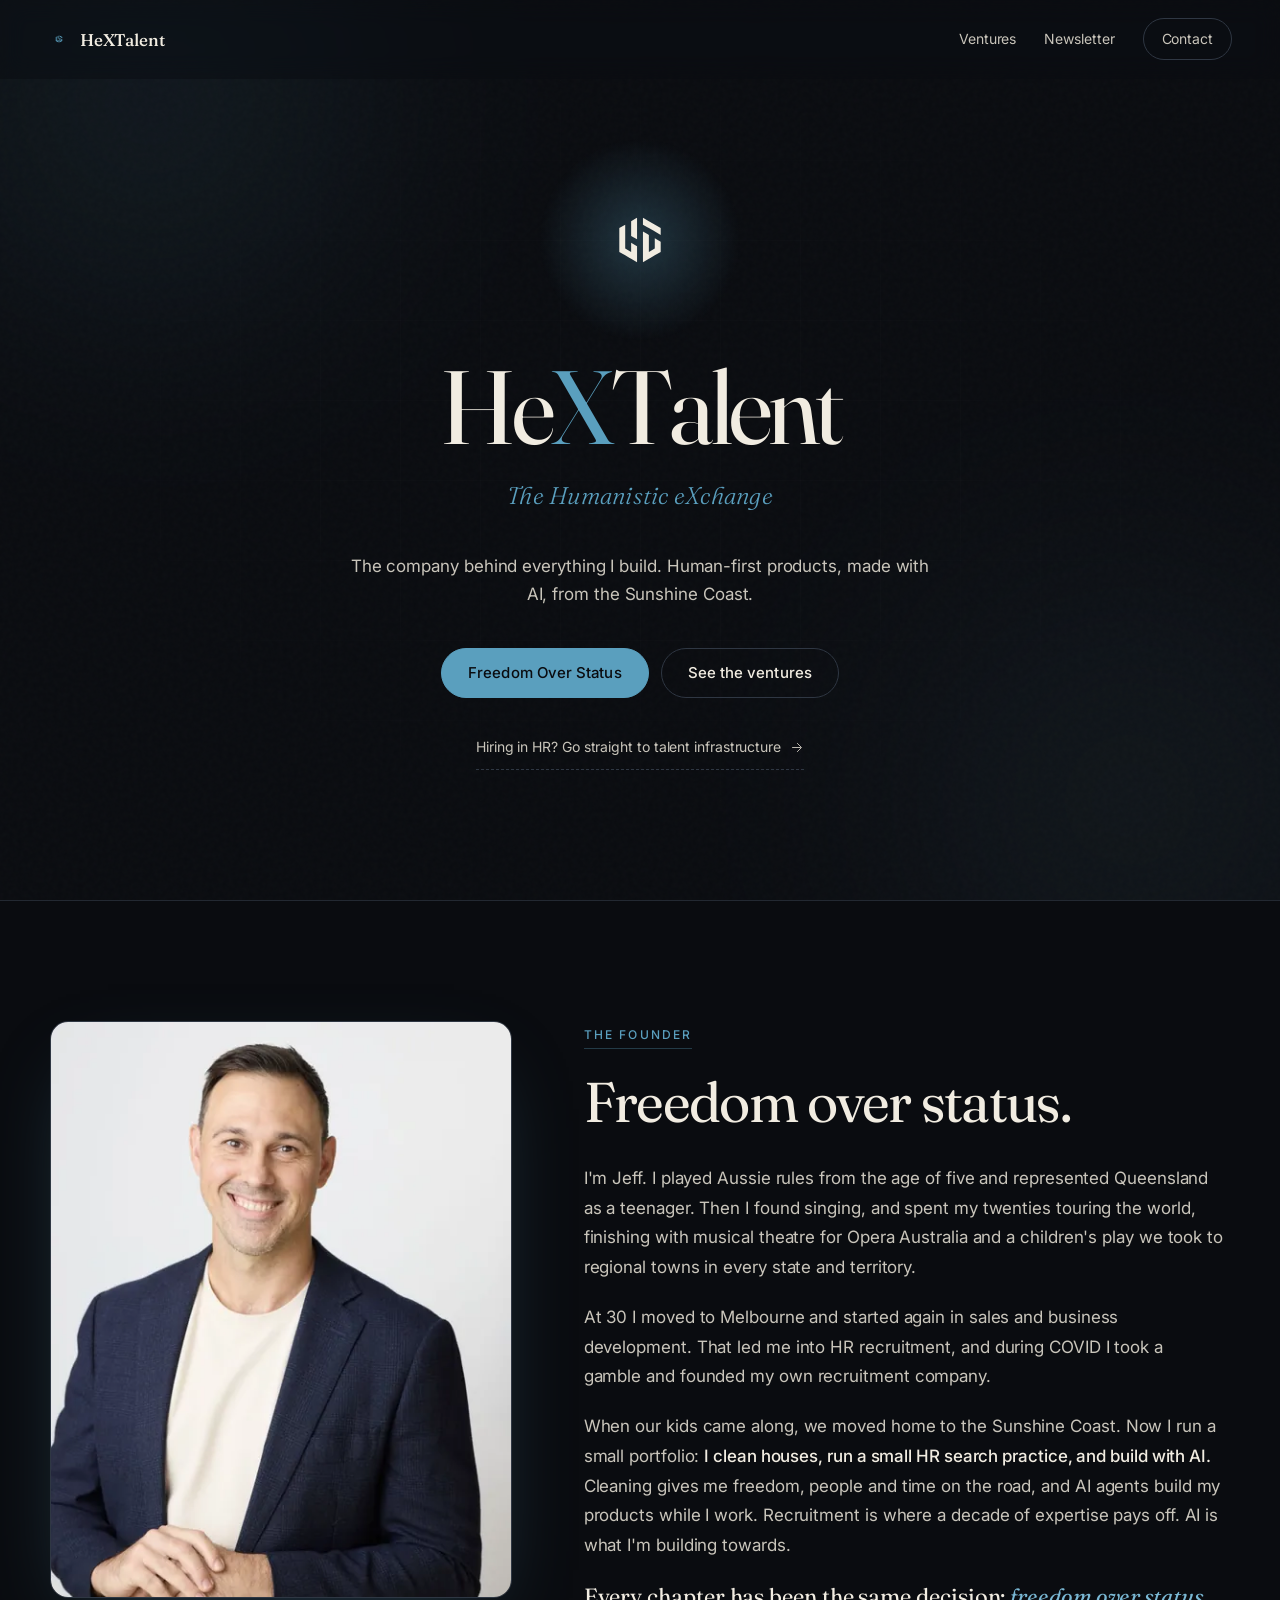
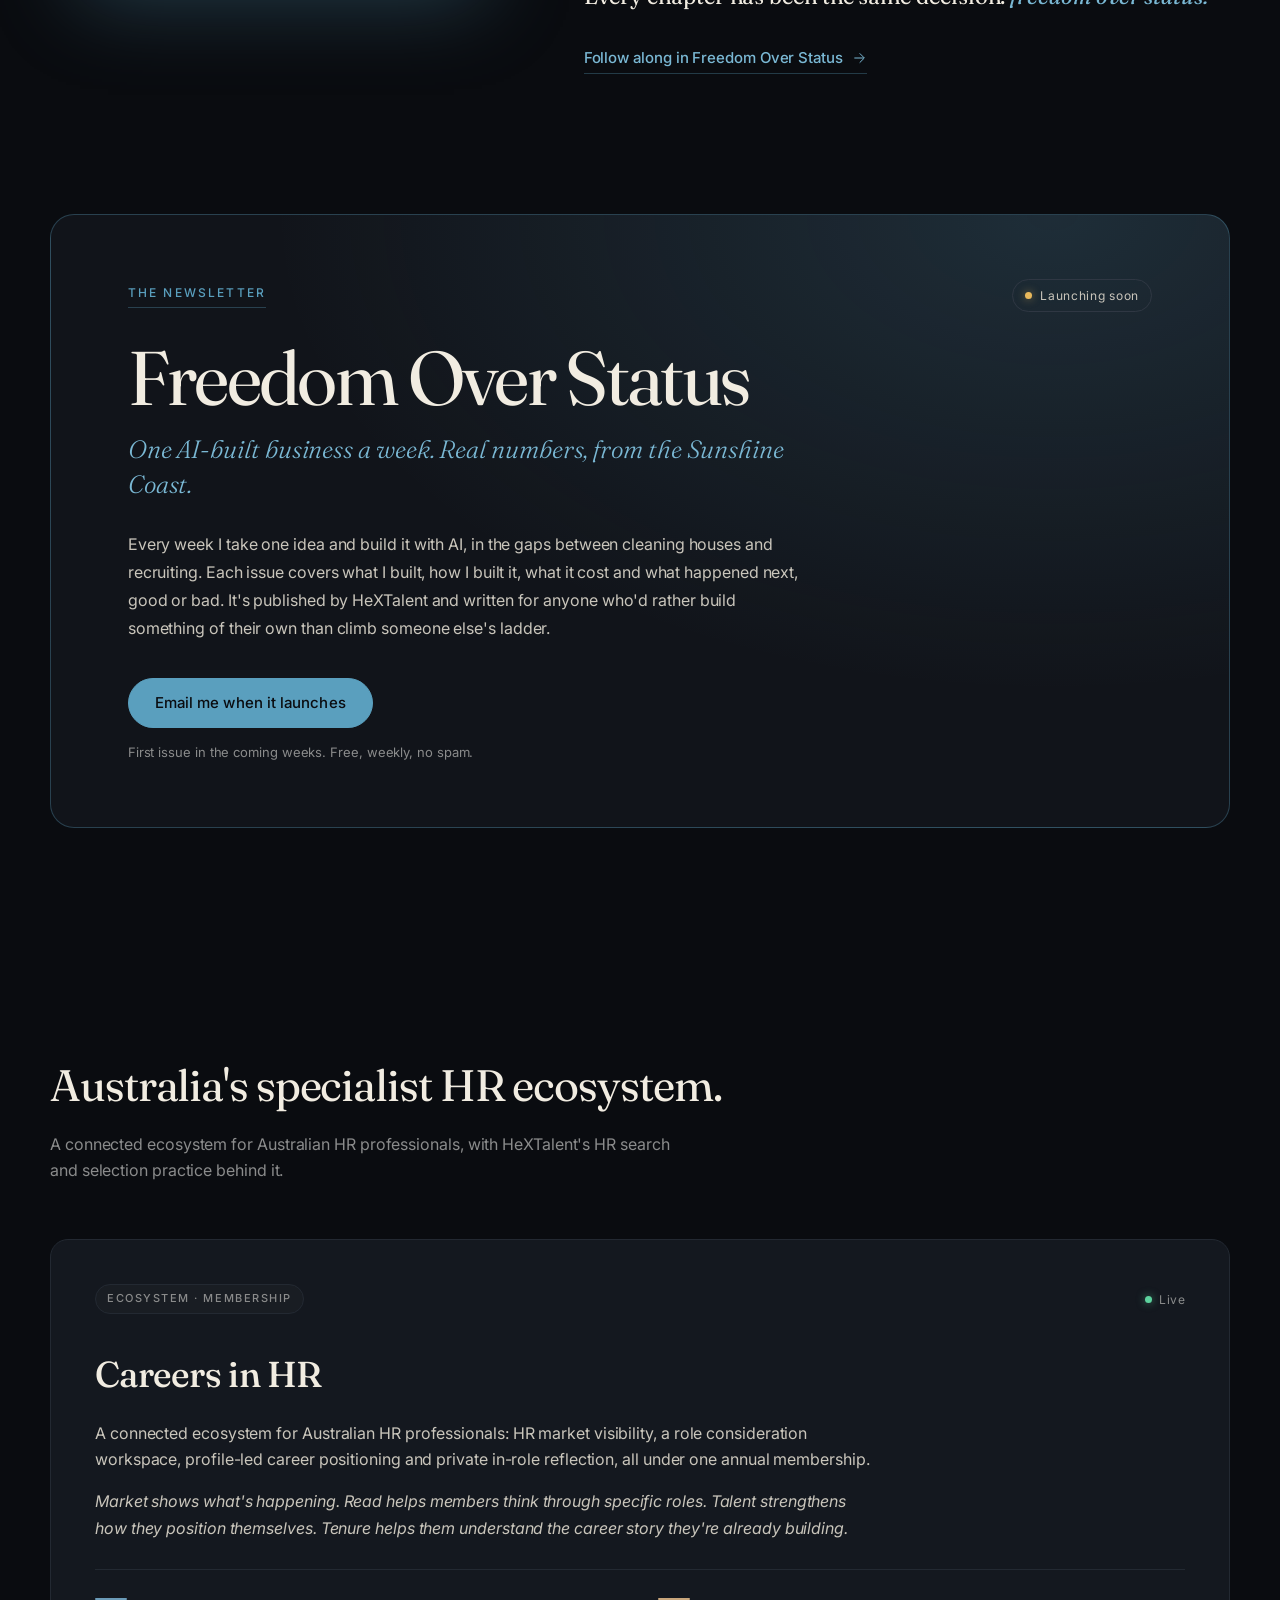
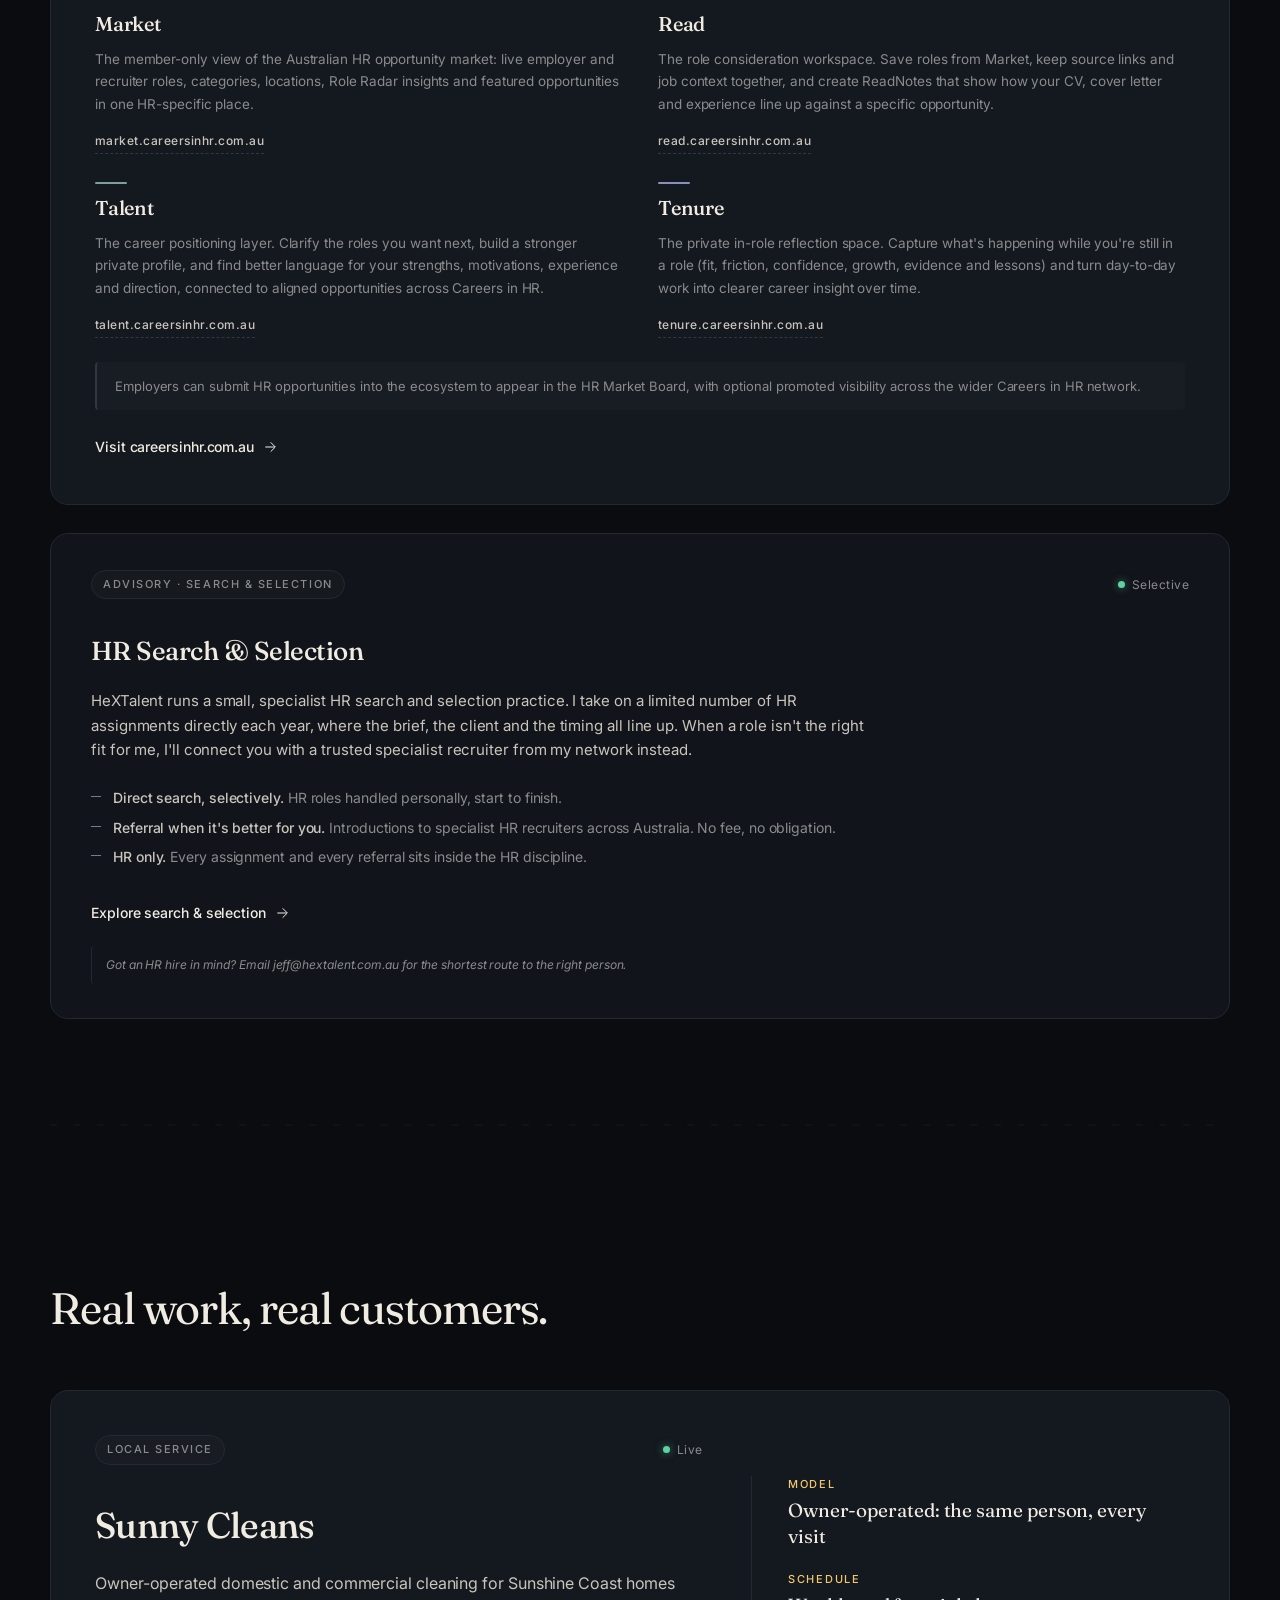
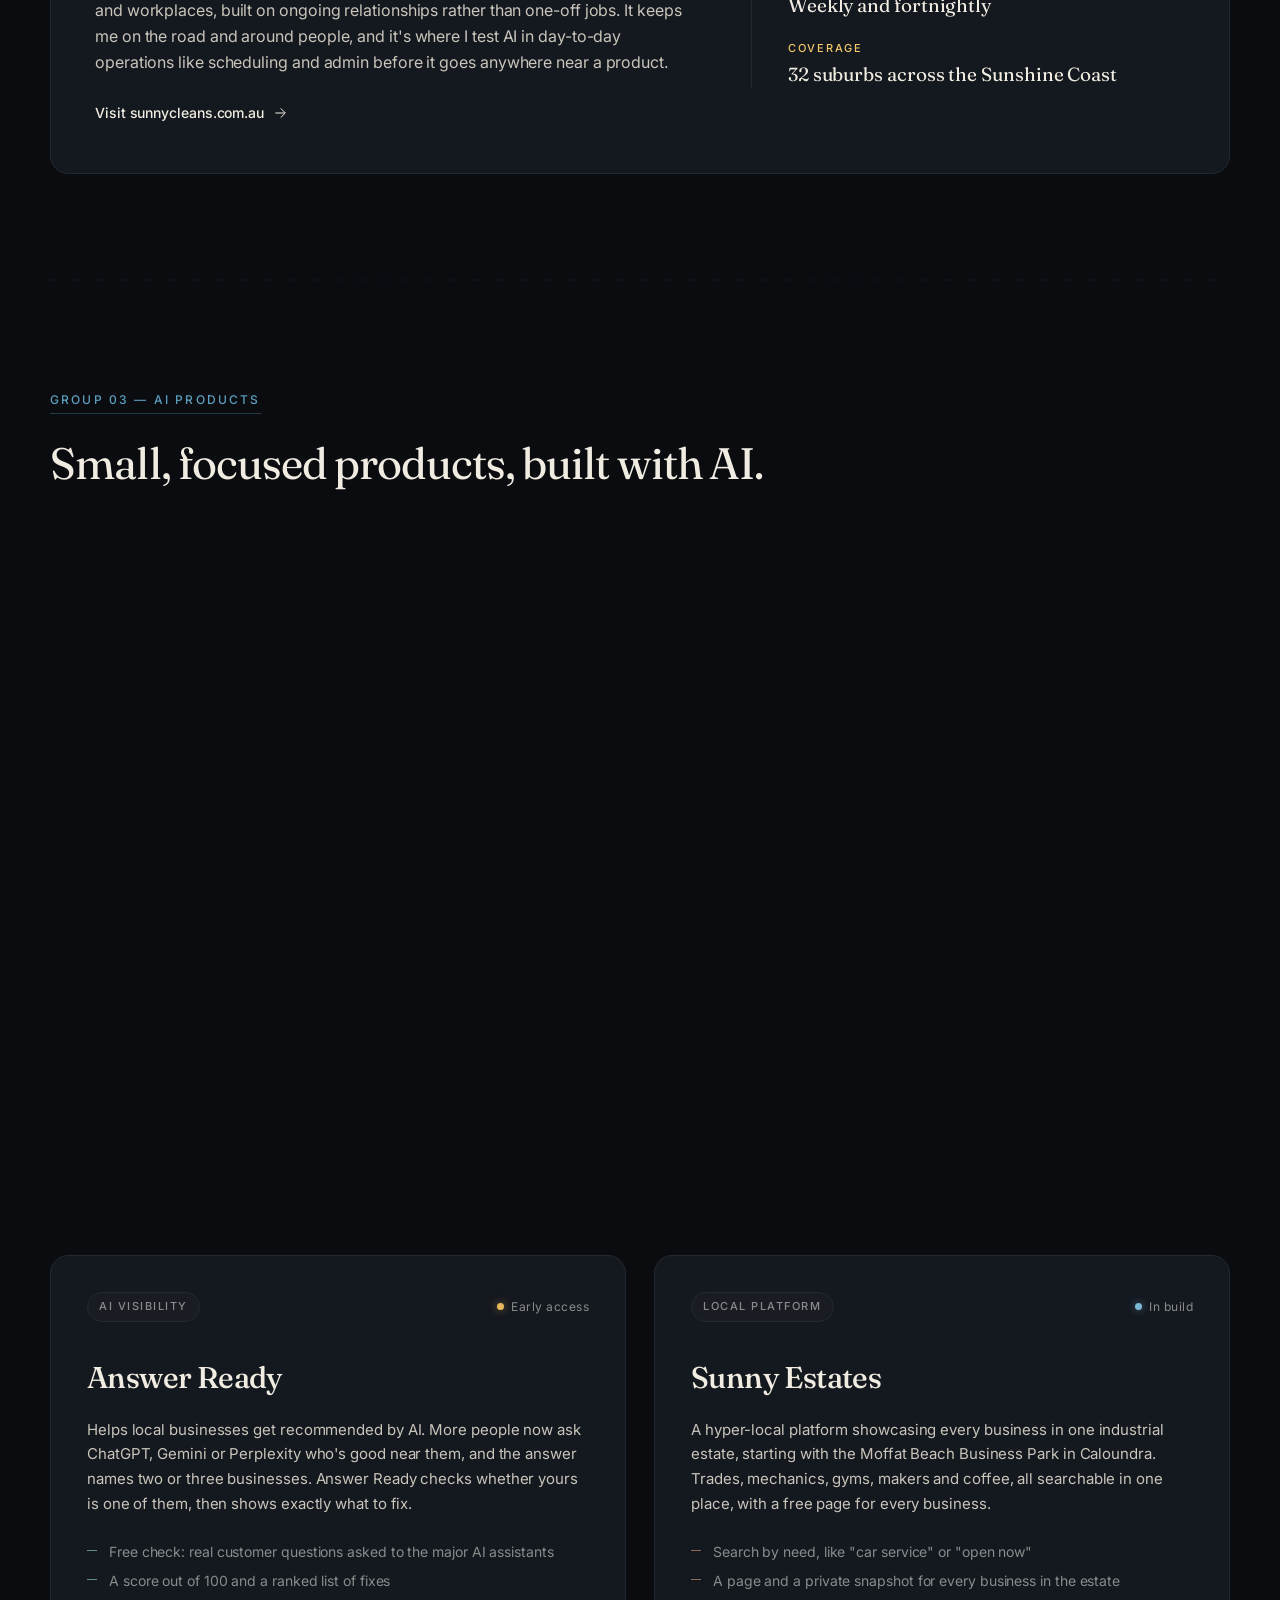
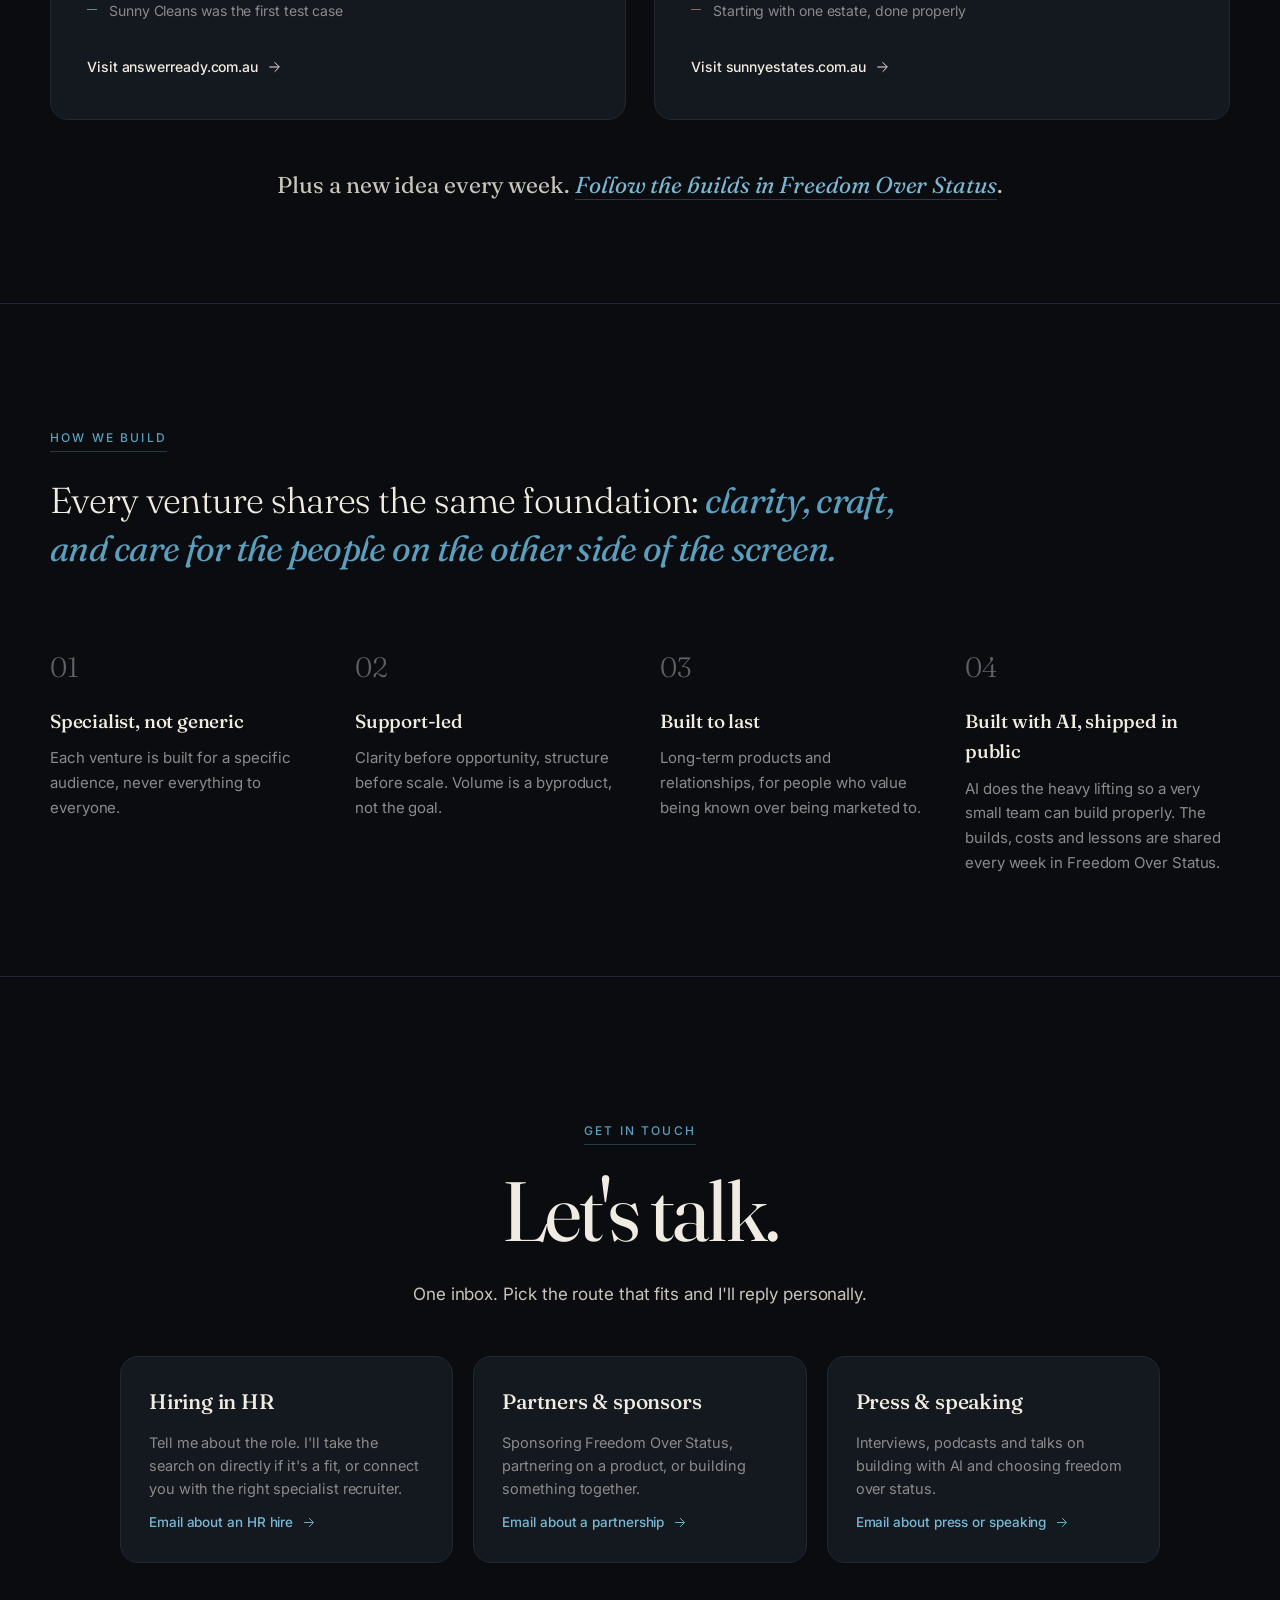
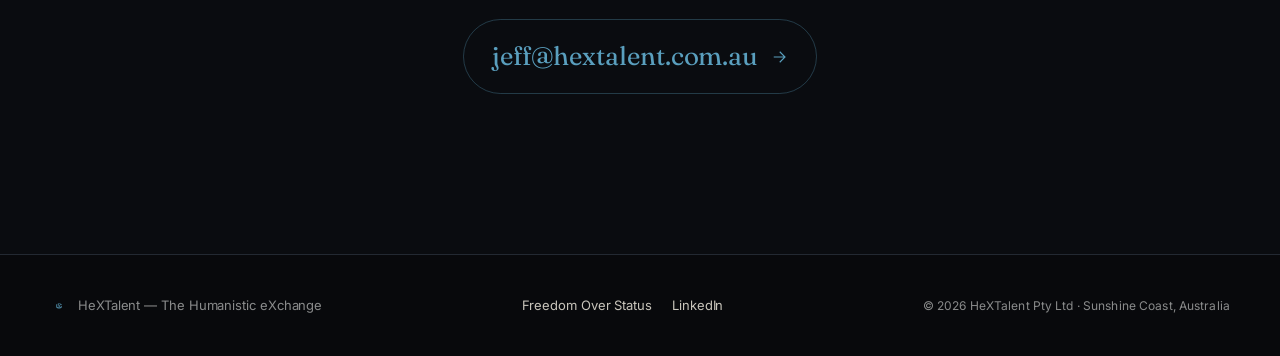
==== index.html @ 3245e7ce "Add founder portrait Cropped to 4:5, served as WebP with JPEG fallback at 480 and 800 px (15–73 KB)." ====
<!DOCTYPE html>
<html lang="en-AU">
<head>
  <meta charset="UTF-8" />
  <meta name="viewport" content="width=device-width, initial-scale=1.0" />
  <title>HeXTalent — Human-first products, built with AI, from the Sunshine Coast</title>
  <meta name="description" content="HeXTalent is a small, human-first company on the Sunshine Coast. Founder Jeff Teale cleans houses, runs a small HR search practice and builds AI products, including the Careers in HR ecosystem, Sunny Stories and Sunny Home. Publisher of Freedom Over Status." />
  <meta name="theme-color" content="#0a0c10" />
  <link rel="canonical" href="https://hextalent.com.au/" />

  <!-- Icons -->
  <link rel="icon" type="image/svg+xml" href="/assets/favicon.svg" />
  <link rel="apple-touch-icon" href="/assets/apple-touch-icon.png" />

  <!-- Open Graph (LinkedIn, Facebook, Slack, iMessage, etc.) -->
  <meta property="og:type" content="website" />
  <meta property="og:site_name" content="HeXTalent" />
  <meta property="og:title" content="HeXTalent — The Humanistic eXchange" />
  <meta property="og:description" content="The company behind everything Jeff Teale builds. Human-first products, built with AI, from the Sunshine Coast." />
  <meta property="og:url" content="https://hextalent.com.au/" />
  <meta property="og:image" content="https://hextalent.com.au/assets/og-image-2026.png" />
  <meta property="og:image:width" content="1200" />
  <meta property="og:image:height" content="630" />
  <meta property="og:image:alt" content="HeXTalent — The Humanistic eXchange. Human-first products, built with AI, from the Sunshine Coast." />
  <meta property="og:locale" content="en_AU" />

  <!-- Twitter / X -->
  <meta name="twitter:card" content="summary_large_image" />
  <meta name="twitter:title" content="HeXTalent — The Humanistic eXchange" />
  <meta name="twitter:description" content="The company behind everything Jeff Teale builds. Human-first products, built with AI, from the Sunshine Coast." />
  <meta name="twitter:image" content="https://hextalent.com.au/assets/og-image-2026.png" />

  <link rel="preconnect" href="https://fonts.googleapis.com" />
  <link rel="preconnect" href="https://fonts.gstatic.com" crossorigin />
  <link href="https://fonts.googleapis.com/css2?family=Fraunces:ital,opsz,wght@0,9..144,300;0,9..144,400;0,9..144,500;0,9..144,600;1,9..144,300;1,9..144,400&family=Inter:wght@300;400;500;600&display=swap" rel="stylesheet" />
  <link rel="stylesheet" href="styles.css" />

  <!-- Structured data: Organization + founder -->
  <script type="application/ld+json">
  {
    "@context": "https://schema.org",
    "@type": "Organization",
    "name": "HeXTalent",
    "legalName": "HeXTalent Pty Ltd",
    "url": "https://hextalent.com.au/",
    "logo": "https://hextalent.com.au/assets/apple-touch-icon.png",
    "image": "https://hextalent.com.au/assets/og-image-2026.png",
    "description": "HeXTalent is a small, human-first company on the Sunshine Coast: specialist HR search, the Careers in HR ecosystem, Sunny Cleans, and AI products built by founder Jeff Teale.",
    "slogan": "The Humanistic eXchange",
    "email": "jeff@hextalent.com.au",
    "founder": {
      "@type": "Person",
      "name": "Jeff Teale",
      "jobTitle": "Founder & Director",
      "image": "https://hextalent.com.au/assets/jeff-teale-800.jpg"
    },
    "address": {
      "@type": "PostalAddress",
      "addressRegion": "QLD",
      "addressLocality": "Sunshine Coast",
      "addressCountry": "AU"
    },
    "sameAs": [
      "https://www.linkedin.com/company/hextalent"
    ],
    "subOrganization": [
      {
        "@type": "Organization",
        "name": "Careers in HR",
        "url": "https://www.careersinhr.com.au/",
        "description": "Australia's specialist HR ecosystem: HR market visibility, a role consideration workspace, profile-led career positioning and private in-role reflection under one annual membership.",
        "subOrganization": [
          { "@type": "Organization", "name": "Market — Careers in HR", "url": "https://market.careersinhr.com.au/" },
          { "@type": "Organization", "name": "Read — Careers in HR", "url": "https://read.careersinhr.com.au/" },
          { "@type": "Organization", "name": "Talent — Careers in HR", "url": "https://talent.careersinhr.com.au/" },
          { "@type": "Organization", "name": "Tenure — Careers in HR", "url": "https://tenure.careersinhr.com.au/" }
        ]
      },
      { "@type": "Organization", "name": "Sunny Cleans", "url": "https://sunnycleans.com.au/" },
      { "@type": "Organization", "name": "Sunny Stories", "url": "https://sunnystories.co/" },
      { "@type": "Organization", "name": "Sunny Home", "url": "https://sunnyhome.com.au/" },
      { "@type": "Organization", "name": "Answer Ready", "url": "https://answerready.com.au/" },
      { "@type": "Organization", "name": "Sunny Estates", "url": "https://www.sunnyestates.com.au/" }
    ]
  }
  </script>
</head>
<body>
  <a class="skip-link" href="#main">Skip to content</a>

  <div class="ambient" aria-hidden="true">
    <div class="ambient__orb ambient__orb--one"></div>
    <div class="ambient__orb ambient__orb--two"></div>
    <div class="ambient__grain"></div>
  </div>

  <header class="topbar">
    <a href="#top" class="topbar__brand" aria-label="HeXTalent home">
      <span class="topbar__mark" aria-hidden="true">
        <svg viewBox="0 0 8467 8467" fill="currentColor"><path d="M4055 2891l-86 49 -272 158 0 147 0 266 0 147 0 329 358 207 0 -330 0 -83 0 -330 0 -147 0 0 0 -413zm357 413l268 155 90 52 268 155 447 258 0 -413 -715 -413 0 0 -358 -207 0 413zm715 1239l0 206 -357 207 0 -1032 -90 -52 -268 -155 0 516 0 242 0 687 0 413 358 -206 89 -52 268 -155 358 -206 0 -619 -358 -207 0 413zm-1788 -826l0 -413 -357 207 0 1445 357 206 268 155 90 52 358 206 0 -79 0 -334 0 -142 0 -413 -358 -207 0 413 0 143 -358 -207 0 -1032z"/></svg>
      </span>
      <span class="topbar__name">HeXTalent</span>
    </a>
    <nav class="topbar__nav" aria-label="Main">
      <a href="#ventures">Ventures</a>
      <a href="#newsletter">Newsletter</a>
      <a href="#contact" class="topbar__cta">Contact</a>
    </nav>
  </header>

  <main id="main">
    <!-- =================================================================
         Hero
         ================================================================= -->
    <section class="hero" id="top">
      <div class="hero__mark" data-anim="hero-mark">
        <div class="hero__mark-halo" aria-hidden="true"></div>
        <div class="hero__mark-inner" aria-hidden="true">
          <svg viewBox="0 0 8467 8467" fill="currentColor"><path d="M4055 2891l-86 49 -272 158 0 147 0 266 0 147 0 329 358 207 0 -330 0 -83 0 -330 0 -147 0 0 0 -413zm357 413l268 155 90 52 268 155 447 258 0 -413 -715 -413 0 0 -358 -207 0 413zm715 1239l0 206 -357 207 0 -1032 -90 -52 -268 -155 0 516 0 242 0 687 0 413 358 -206 89 -52 268 -155 358 -206 0 -619 -358 -207 0 413zm-1788 -826l0 -413 -357 207 0 1445 357 206 268 155 90 52 358 206 0 -79 0 -334 0 -142 0 -413 -358 -207 0 413 0 143 -358 -207 0 -1032z"/></svg>
        </div>
      </div>

      <h1 class="hero__title" aria-label="HeXTalent">
        <span aria-hidden="true">H</span><span aria-hidden="true">e</span><span aria-hidden="true">X</span><span aria-hidden="true">T</span><span aria-hidden="true">a</span><span aria-hidden="true">l</span><span aria-hidden="true">e</span><span aria-hidden="true">n</span><span aria-hidden="true">t</span>
      </h1>
      <p class="hero__tagline" data-anim="fade-up" data-delay="600">The Humanistic eXchange</p>
      <p class="hero__lede" data-anim="fade-up" data-delay="800">
        The company behind everything I build. Human-first products, made with AI, from the Sunshine Coast.
      </p>
      <div class="hero__actions" data-anim="fade-up" data-delay="950">
        <a href="#newsletter" class="btn btn--primary">Freedom Over Status</a>
        <a href="#ventures" class="btn btn--ghost">See the ventures</a>
      </div>
      <a href="#talent" class="hero__fastlane" data-anim="fade-up" data-delay="1100">
        Hiring in HR? Go straight to talent infrastructure
        <svg viewBox="0 0 24 24" fill="none" stroke="currentColor" stroke-width="1.5" aria-hidden="true"><path d="M5 12h14M13 5l7 7-7 7"/></svg>
      </a>
    </section>

    <!-- =================================================================
         Founder
         ================================================================= -->
    <section id="founder" class="founder" aria-labelledby="founder-title">
      <div class="founder__inner">
        <div class="founder__photo" data-anim="fade-up">
          <picture>
            <source type="image/webp" srcset="assets/jeff-teale-480.webp 480w, assets/jeff-teale-800.webp 800w" sizes="(max-width: 880px) 220px, 420px" />
            <img src="assets/jeff-teale-800.jpg" srcset="assets/jeff-teale-480.jpg 480w, assets/jeff-teale-800.jpg 800w" sizes="(max-width: 880px) 220px, 420px" alt="Jeff Teale, founder of HeXTalent, smiling in a navy blazer" width="800" height="1000" loading="lazy" decoding="async" />
          </picture>
        </div>

        <div class="founder__copy">
          <p class="eyebrow" data-anim="fade-up">The founder</p>
          <h2 id="founder-title" class="founder__title" data-anim="fade-up" data-delay="100">Freedom over status.</h2>
          <div class="founder__story" data-anim="fade-up" data-delay="200">
            <p>I'm Jeff. I played Aussie rules from the age of five and represented Queensland as a teenager. Then I found singing, and spent my twenties touring the world, finishing with musical theatre for Opera Australia and a children's play we took to regional towns in every state and territory.</p>
            <p>At 30 I moved to Melbourne and started again in sales and business development. That led me into HR recruitment, and during COVID I took a gamble and founded my own recruitment company.</p>
            <p>When our kids came along, we moved home to the Sunshine Coast. Now I run a small portfolio: <strong>I clean houses, run a small HR search practice, and build with AI.</strong> Cleaning gives me freedom, people and time on the road, and AI agents build my products while I work. Recruitment is where a decade of expertise pays off. AI is what I'm building towards.</p>
            <p class="founder__thread">Every chapter has been the same decision: <em>freedom over status.</em></p>
          </div>
          <a href="#newsletter" class="text-link" data-anim="fade-up" data-delay="300">
            Follow along in Freedom Over Status
            <svg viewBox="0 0 24 24" fill="none" stroke="currentColor" stroke-width="1.5" aria-hidden="true"><path d="M5 12h14M13 5l7 7-7 7"/></svg>
          </a>
        </div>
      </div>
    </section>

    <!-- =================================================================
         Freedom Over Status — newsletter
         ================================================================= -->
    <section id="newsletter" class="newsletter" aria-labelledby="newsletter-title">
      <div class="newsletter__card" data-anim="fade-up">
        <div class="newsletter__top">
          <p class="eyebrow">The newsletter</p>
          <span class="newsletter__badge"><span class="dot dot--soon" aria-hidden="true"></span>Launching soon</span>
        </div>
        <h2 id="newsletter-title" class="newsletter__title">Freedom Over Status</h2>
        <p class="newsletter__strap">One AI-built business a week. Real numbers, from the Sunshine Coast.</p>
        <p class="newsletter__body">
          Every week I take one idea and build it with AI, in the gaps between cleaning houses and recruiting. Each issue covers what I built, how I built it, what it cost and what happened next, good or bad. It's published by HeXTalent and written for anyone who'd rather build something of their own than climb someone else's ladder.
        </p>
        <!-- TODO(Jeff): when beehiiv is set up, replace this mailto with the subscribe link or embed,
             change the button to "Subscribe free", and swap the badge above for "Weekly". -->
        <a class="btn btn--primary newsletter__cta" href="mailto:jeff@hextalent.com.au?subject=Freedom%20Over%20Status%20%E2%80%94%20tell%20me%20when%20it%20launches&amp;body=Hi%20Jeff%2C%20please%20let%20me%20know%20when%20Freedom%20Over%20Status%20launches.">
          Email me when it launches
        </a>
        <p class="newsletter__note">First issue in the coming weeks. Free, weekly, no spam.</p>
      </div>
    </section>

    <!-- =================================================================
         Ventures
         ================================================================= -->
    <section id="ventures" class="ventures" aria-label="Ventures">

      <!-- Group 01 — Talent infrastructure -->
      <div class="ventures__group" id="talent" data-group="talent">
        <header class="group-head">
          <p class="eyebrow" data-anim="fade-up">Group 01 — Talent infrastructure</p>
          <h2 data-anim="fade-up" data-delay="100">Australia's specialist HR ecosystem.</h2>
          <p class="group-head__lede" data-anim="fade-up" data-delay="200">
            A connected ecosystem for Australian HR professionals, with HeXTalent's HR search and selection practice behind it.
          </p>
        </header>

        <div class="cards">
          <article class="card card--ecosystem" data-accent="careers-ecosystem" data-anim="fade-up">
            <div class="card__top">
              <span class="card__tag">Ecosystem · membership</span>
              <span class="card__status"><span class="dot" aria-hidden="true"></span>Live</span>
            </div>
            <h3 class="card__title">Careers in HR</h3>
            <p class="card__desc">
              A connected ecosystem for Australian HR professionals: HR market visibility, a role consideration workspace, profile-led career positioning and private in-role reflection, all under one annual membership.
            </p>
            <p class="card__desc card__desc--muted">
              <em>Market shows what's happening. Read helps members think through specific roles. Talent strengthens how they position themselves. Tenure helps them understand the career story they're already building.</em>
            </p>

            <div class="surfaces">
              <div class="surface surface--market">
                <h4 class="surface__name">Market</h4>
                <p class="surface__desc">
                  The member-only view of the Australian HR opportunity market: live employer and recruiter roles, categories, locations, Role Radar insights and featured opportunities in one HR-specific place.
                </p>
                <a class="surface__link" href="https://market.careersinhr.com.au" target="_blank" rel="noopener">market.careersinhr.com.au</a>
              </div>

              <div class="surface surface--read">
                <h4 class="surface__name">Read</h4>
                <p class="surface__desc">
                  The role consideration workspace. Save roles from Market, keep source links and job context together, and create ReadNotes that show how your CV, cover letter and experience line up against a specific opportunity.
                </p>
                <a class="surface__link" href="https://read.careersinhr.com.au" target="_blank" rel="noopener">read.careersinhr.com.au</a>
              </div>

              <div class="surface surface--talent">
                <h4 class="surface__name">Talent</h4>
                <p class="surface__desc">
                  The career positioning layer. Clarify the roles you want next, build a stronger private profile, and find better language for your strengths, motivations, experience and direction, connected to aligned opportunities across Careers in HR.
                </p>
                <a class="surface__link" href="https://talent.careersinhr.com.au" target="_blank" rel="noopener">talent.careersinhr.com.au</a>
              </div>

              <div class="surface surface--tenure">
                <h4 class="surface__name">Tenure</h4>
                <p class="surface__desc">
                  The private in-role reflection space. Capture what's happening while you're still in a role (fit, friction, confidence, growth, evidence and lessons) and turn day-to-day work into clearer career insight over time.
                </p>
                <a class="surface__link" href="https://tenure.careersinhr.com.au" target="_blank" rel="noopener">tenure.careersinhr.com.au</a>
              </div>
            </div>

            <p class="card__footnote">
              Employers can submit HR opportunities into the ecosystem to appear in the HR Market Board, with optional promoted visibility across the wider Careers in HR network.
            </p>

            <a class="card__link" href="https://www.careersinhr.com.au/" target="_blank" rel="noopener">
              <span>Visit careersinhr.com.au</span>
              <svg viewBox="0 0 24 24" fill="none" stroke="currentColor" stroke-width="1.5" aria-hidden="true"><path d="M5 12h14M13 5l7 7-7 7"/></svg>
            </a>
            <div class="card__glow" aria-hidden="true"></div>
          </article>

          <article class="card card--adjunct" data-accent="recruitment" data-anim="fade-up">
            <div class="card__top">
              <span class="card__tag">Advisory · Search &amp; selection</span>
              <span class="card__status"><span class="dot" aria-hidden="true"></span>Selective</span>
            </div>
            <h3 class="card__title">HR Search &amp; Selection</h3>
            <p class="card__desc">
              HeXTalent runs a small, specialist HR search and selection practice. I take on a limited number of HR assignments directly each year, where the brief, the client and the timing all line up. When a role isn't the right fit for me, I'll connect you with a trusted specialist recruiter from my network instead.
            </p>
            <ul class="card__features">
              <li><strong>Direct search, selectively.</strong> HR roles handled personally, start to finish.</li>
              <li><strong>Referral when it's better for you.</strong> Introductions to specialist HR recruiters across Australia. No fee, no obligation.</li>
              <li><strong>HR only.</strong> Every assignment and every referral sits inside the HR discipline.</li>
            </ul>
            <a class="card__link" href="https://www.careersinhr.com.au/employers/search.html" target="_blank" rel="noopener">
              <span>Explore search &amp; selection</span>
              <svg viewBox="0 0 24 24" fill="none" stroke="currentColor" stroke-width="1.5" aria-hidden="true"><path d="M5 12h14M13 5l7 7-7 7"/></svg>
            </a>
            <p class="card__footnote card__footnote--compact">
              Got an HR hire in mind? Email <a href="mailto:jeff@hextalent.com.au?subject=HR%20hire">jeff@hextalent.com.au</a> for the shortest route to the right person.
            </p>
            <div class="card__glow" aria-hidden="true"></div>
          </article>
        </div>
      </div>

      <div class="ventures__divider" aria-hidden="true">
        <svg viewBox="0 0 100 12" preserveAspectRatio="none"><line x1="0" y1="6" x2="100" y2="6" stroke="currentColor" stroke-width="0.3" stroke-dasharray="0.6 1.4"/></svg>
      </div>

      <!-- Group 02 — On the ground -->
      <div class="ventures__group" data-group="ground">
        <header class="group-head">
          <p class="eyebrow" data-anim="fade-up">Group 02 — On the ground</p>
          <h2 data-anim="fade-up" data-delay="100">Real work, real customers.</h2>
        </header>

        <article class="card card--feature" data-accent="sunny-cleans" data-anim="fade-up">
          <div class="card--feature__main">
            <div class="card__top">
              <span class="card__tag">Local service</span>
              <span class="card__status"><span class="dot" aria-hidden="true"></span>Live</span>
            </div>
            <h3 class="card__title">Sunny Cleans</h3>
            <p class="card__desc">
              Owner-operated domestic and commercial cleaning for Sunshine Coast homes and workplaces, built on ongoing relationships rather than one-off jobs. It keeps me on the road and around people, and it's where I test AI in day-to-day operations like scheduling and admin before it goes anywhere near a product.
            </p>
            <a class="card__link" href="https://sunnycleans.com.au" target="_blank" rel="noopener">
              <span>Visit sunnycleans.com.au</span>
              <svg viewBox="0 0 24 24" fill="none" stroke="currentColor" stroke-width="1.5" aria-hidden="true"><path d="M5 12h14M13 5l7 7-7 7"/></svg>
            </a>
          </div>
          <ul class="card--feature__facts">
            <li><span class="fact__label">Model</span><span class="fact__value">Owner-operated: the same person, every visit</span></li>
            <li><span class="fact__label">Schedule</span><span class="fact__value">Weekly and fortnightly</span></li>
            <li><span class="fact__label">Coverage</span><span class="fact__value">32 suburbs across the Sunshine Coast</span></li>
          </ul>
          <div class="card__glow" aria-hidden="true"></div>
        </article>
      </div>

      <div class="ventures__divider" aria-hidden="true">
        <svg viewBox="0 0 100 12" preserveAspectRatio="none"><line x1="0" y1="6" x2="100" y2="6" stroke="currentColor" stroke-width="0.3" stroke-dasharray="0.6 1.4"/></svg>
      </div>

      <!-- Group 03 — AI products -->
      <div class="ventures__group" data-group="ai">
        <header class="group-head">
          <p class="eyebrow" data-anim="fade-up">Group 03 — AI products</p>
          <h2 data-anim="fade-up" data-delay="100">Small, focused products, built with AI.</h2>
          <p class="group-head__lede" data-anim="fade-up" data-delay="200">
            Each one solves one real problem for one kind of person. Most start on the Sunshine Coast.
          </p>
        </header>

        <div class="cards">
          <article class="card" data-accent="sunny-stories" data-anim="fade-up">
            <div class="card__top">
              <span class="card__tag">AI storytelling</span>
              <span class="card__status"><span class="dot" aria-hidden="true"></span>Live</span>
            </div>
            <h3 class="card__title">Sunny Stories</h3>
            <p class="card__desc">
              Ten personalised children's stories starring your child by name, set in your family's favourite Sunshine Coast places, delivered instantly for $15.
            </p>
            <ul class="card__features">
              <li>Blueprint engine guarantees every child, place and interest appears</li>
              <li>54+ curated Sunshine Coast locations</li>
              <li>3 or 5-minute story lengths, eight story vibes</li>
            </ul>
            <a class="card__link" href="https://sunnystories.co" target="_blank" rel="noopener">
              <span>Visit sunnystories.co</span>
              <svg viewBox="0 0 24 24" fill="none" stroke="currentColor" stroke-width="1.5" aria-hidden="true"><path d="M5 12h14M13 5l7 7-7 7"/></svg>
            </a>
            <div class="card__glow" aria-hidden="true"></div>
          </article>

          <article class="card" data-accent="sunny-home" data-anim="fade-up" data-delay="100">
            <div class="card__top">
              <span class="card__tag">AI memory</span>
              <span class="card__status"><span class="dot dot--early" aria-hidden="true"></span>Early access</span>
            </div>
            <h3 class="card__title">Sunny Home</h3>
            <p class="card__desc">
              <em>An AI memory for your home.</em> For homeowners tired of carrying the whole house in their head. Send Sunny anything to do with your home (a receipt, a warranty, a quote, a photo, a passing thought) and it remembers, works out what it is, and hands it back the moment you ask.
            </p>
            <ul class="card__features">
              <li>Send it your way: forward an email, upload a file or jot a quick note. No folders, no tags.</li>
              <li>Ask in plain English, like <em>"Who serviced the air con?"</em>, and get it back in seconds.</li>
              <li>Private by default: your home's memory is yours, never sold and never used to train AI.</li>
            </ul>
            <a class="card__link" href="https://sunnyhome.com.au" target="_blank" rel="noopener">
              <span>Visit sunnyhome.com.au</span>
              <svg viewBox="0 0 24 24" fill="none" stroke="currentColor" stroke-width="1.5" aria-hidden="true"><path d="M5 12h14M13 5l7 7-7 7"/></svg>
            </a>
            <p class="card__footnote card__footnote--compact">Built by the team behind Sunny Cleans.</p>
            <div class="card__glow" aria-hidden="true"></div>
          </article>

          <article class="card" data-accent="answer-ready" data-anim="fade-up">
            <div class="card__top">
              <span class="card__tag">AI visibility</span>
              <span class="card__status"><span class="dot dot--early" aria-hidden="true"></span>Early access</span>
            </div>
            <h3 class="card__title">Answer Ready</h3>
            <p class="card__desc">
              Helps local businesses get recommended by AI. More people now ask ChatGPT, Gemini or Perplexity who's good near them, and the answer names two or three businesses. Answer Ready checks whether yours is one of them, then shows exactly what to fix.
            </p>
            <ul class="card__features">
              <li>Free check: real customer questions asked to the major AI assistants</li>
              <li>A score out of 100 and a ranked list of fixes</li>
              <li>Sunny Cleans was the first test case</li>
            </ul>
            <a class="card__link" href="https://answerready.com.au" target="_blank" rel="noopener">
              <span>Visit answerready.com.au</span>
              <svg viewBox="0 0 24 24" fill="none" stroke="currentColor" stroke-width="1.5" aria-hidden="true"><path d="M5 12h14M13 5l7 7-7 7"/></svg>
            </a>
            <div class="card__glow" aria-hidden="true"></div>
          </article>

          <article class="card" data-accent="sunny-estates" data-anim="fade-up" data-delay="100">
            <div class="card__top">
              <span class="card__tag">Local platform</span>
              <span class="card__status"><span class="dot dot--build" aria-hidden="true"></span>In build</span>
            </div>
            <h3 class="card__title">Sunny Estates</h3>
            <p class="card__desc">
              A hyper-local platform showcasing every business in one industrial estate, starting with the Moffat Beach Business Park in Caloundra. Trades, mechanics, gyms, makers and coffee, all searchable in one place, with a free page for every business.
            </p>
            <ul class="card__features">
              <li>Search by need, like "car service" or "open now"</li>
              <li>A page and a private snapshot for every business in the estate</li>
              <li>Starting with one estate, done properly</li>
            </ul>
            <a class="card__link" href="https://www.sunnyestates.com.au" target="_blank" rel="noopener">
              <span>Visit sunnyestates.com.au</span>
              <svg viewBox="0 0 24 24" fill="none" stroke="currentColor" stroke-width="1.5" aria-hidden="true"><path d="M5 12h14M13 5l7 7-7 7"/></svg>
            </a>
            <div class="card__glow" aria-hidden="true"></div>
          </article>
        </div>

        <p class="ventures__closer" data-anim="fade-up">
          Plus a new idea every week. <a href="#newsletter">Follow the builds in Freedom Over Status</a>.
        </p>
      </div>
    </section>

    <!-- =================================================================
         How we build
         ================================================================= -->
    <section id="principles" class="about" aria-labelledby="principles-title">
      <div class="about__inner">
        <p class="eyebrow" data-anim="fade-up">How we build</p>
        <h2 id="principles-title" class="about__statement" data-anim="fade-up" data-delay="100">
          Every venture shares the same foundation: <em>clarity, craft, and care for the people on the other side of the screen.</em>
        </h2>
        <div class="about__pillars">
          <div class="pillar" data-anim="fade-up" data-delay="150">
            <div class="pillar__num" aria-hidden="true">01</div>
            <h3>Specialist, not generic</h3>
            <p>Each venture is built for a specific audience, never everything to everyone.</p>
          </div>
          <div class="pillar" data-anim="fade-up" data-delay="250">
            <div class="pillar__num" aria-hidden="true">02</div>
            <h3>Support-led</h3>
            <p>Clarity before opportunity, structure before scale. Volume is a byproduct, not the goal.</p>
          </div>
          <div class="pillar" data-anim="fade-up" data-delay="350">
            <div class="pillar__num" aria-hidden="true">03</div>
            <h3>Built to last</h3>
            <p>Long-term products and relationships, for people who value being known over being marketed to.</p>
          </div>
          <div class="pillar" data-anim="fade-up" data-delay="450">
            <div class="pillar__num" aria-hidden="true">04</div>
            <h3>Built with AI, shipped in public</h3>
            <p>AI does the heavy lifting so a very small team can build properly. The builds, costs and lessons are shared every week in Freedom Over Status.</p>
          </div>
        </div>
      </div>
    </section>

    <!-- =================================================================
         Contact
         ================================================================= -->
    <section id="contact" class="contact" aria-labelledby="contact-title">
      <div class="contact__inner">
        <p class="eyebrow" data-anim="fade-up">Get in touch</p>
        <h2 id="contact-title" data-anim="fade-up" data-delay="100">Let's talk.</h2>
        <p class="contact__lede" data-anim="fade-up" data-delay="200">
          One inbox. Pick the route that fits and I'll reply personally.
        </p>

        <div class="routes">
          <a class="route" href="mailto:jeff@hextalent.com.au?subject=HR%20hire" data-anim="fade-up" data-delay="250">
            <h3 class="route__title">Hiring in HR</h3>
            <p class="route__desc">Tell me about the role. I'll take the search on directly if it's a fit, or connect you with the right specialist recruiter.</p>
            <span class="route__cta">Email about an HR hire <svg viewBox="0 0 24 24" fill="none" stroke="currentColor" stroke-width="1.5" aria-hidden="true"><path d="M5 12h14M13 5l7 7-7 7"/></svg></span>
          </a>
          <a class="route" href="mailto:jeff@hextalent.com.au?subject=Partnership" data-anim="fade-up" data-delay="350">
            <h3 class="route__title">Partners &amp; sponsors</h3>
            <p class="route__desc">Sponsoring Freedom Over Status, partnering on a product, or building something together.</p>
            <span class="route__cta">Email about a partnership <svg viewBox="0 0 24 24" fill="none" stroke="currentColor" stroke-width="1.5" aria-hidden="true"><path d="M5 12h14M13 5l7 7-7 7"/></svg></span>
          </a>
          <a class="route" href="mailto:jeff@hextalent.com.au?subject=Press%20%2F%20speaking" data-anim="fade-up" data-delay="450">
            <h3 class="route__title">Press &amp; speaking</h3>
            <p class="route__desc">Interviews, podcasts and talks on building with AI and choosing freedom over status.</p>
            <span class="route__cta">Email about press or speaking <svg viewBox="0 0 24 24" fill="none" stroke="currentColor" stroke-width="1.5" aria-hidden="true"><path d="M5 12h14M13 5l7 7-7 7"/></svg></span>
          </a>
        </div>

        <a href="mailto:jeff@hextalent.com.au" class="contact__email" data-anim="fade-up" data-delay="300">
          jeff@hextalent.com.au
          <svg viewBox="0 0 24 24" fill="none" stroke="currentColor" stroke-width="1.5" aria-hidden="true"><path d="M5 12h14M13 5l7 7-7 7"/></svg>
        </a>
      </div>
    </section>
  </main>

  <footer class="footer">
    <div class="footer__inner">
      <div class="footer__brand">
        <span class="footer__mark" aria-hidden="true">
          <svg viewBox="0 0 8467 8467" fill="currentColor"><path d="M4055 2891l-86 49 -272 158 0 147 0 266 0 147 0 329 358 207 0 -330 0 -83 0 -330 0 -147 0 0 0 -413zm357 413l268 155 90 52 268 155 447 258 0 -413 -715 -413 0 0 -358 -207 0 413zm715 1239l0 206 -357 207 0 -1032 -90 -52 -268 -155 0 516 0 242 0 687 0 413 358 -206 89 -52 268 -155 358 -206 0 -619 -358 -207 0 413zm-1788 -826l0 -413 -357 207 0 1445 357 206 268 155 90 52 358 206 0 -79 0 -334 0 -142 0 -413 -358 -207 0 413 0 143 -358 -207 0 -1032z"/></svg>
        </span>
        <span>HeXTalent — The Humanistic eXchange</span>
      </div>
      <nav class="footer__links" aria-label="Footer">
        <a href="#newsletter">Freedom Over Status</a>
        <a href="https://www.linkedin.com/company/hextalent" target="_blank" rel="noopener">LinkedIn</a>
      </nav>
      <p class="footer__meta">© <span id="year">2026</span> HeXTalent Pty Ltd · Sunshine Coast, Australia</p>
    </div>
  </footer>

  <script src="script.js"></script>
</body>
</html>
---- styles.css ----
/* =========================================================================
   HeXTalent — landing page styles
   ========================================================================= */

:root {
  /* Surface palette — warm near-black, sophisticated dark */
  --bg: #0a0c10;
  --bg-elev: #11141a;
  --bg-card: #14181f;
  --bg-card-hover: #181d25;
  --border: #232932;
  --border-strong: #2f3743;
  --border-hover: #3d4654;

  /* Type */
  --text: #f1ece1;
  --text-soft: #c9c5bb;
  --text-mute: #8a8b8b;
  --text-dim: #5f6168;

  /* Accent — refined ocean (HeXTalent parent brand) */
  --accent: #5a9fbe;
  --accent-bright: #7ab8d4;
  --accent-soft: rgba(90, 159, 190, 0.14);
  --accent-line: rgba(90, 159, 190, 0.32);

  /* Per-project accents */
  --c-cihr: #6b9bb8;
  --c-read: #c9a67c;
  --c-careers: #7da098;
  --c-tenure: #8a8fbf;
  --c-ecosystem: #5a9fbe;
  --c-recruitment: #8fb1c4;
  --c-stories: #38a2c2;
  --c-cleans: #f2c86a;
  --c-home: #d4816a;
  --c-answer: #7fc4b0;
  --c-estates: #c98f6b;

  /* Status dots */
  --dot-live: #5dd39e;
  --dot-early: #e8b85c;
  --dot-build: #7ab8d4;

  /* Layout */
  --max: 1180px;
  --gutter: clamp(20px, 4vw, 48px);
  --radius: 18px;
  --radius-sm: 10px;

  /* Motion */
  --ease: cubic-bezier(0.2, 0.7, 0.2, 1);
  --ease-out: cubic-bezier(0.16, 1, 0.3, 1);
}

* {
  box-sizing: border-box;
  margin: 0;
  padding: 0;
}

html {
  scroll-behavior: smooth;
}

body {
  background: var(--bg);
  color: var(--text);
  font-family: 'Inter', system-ui, -apple-system, 'Segoe UI', sans-serif;
  font-weight: 400;
  font-size: 16px;
  line-height: 1.6;
  letter-spacing: -0.005em;
  -webkit-font-smoothing: antialiased;
  -moz-osx-font-smoothing: grayscale;
  overflow-x: hidden;
  min-height: 100vh;
  position: relative;
}

/* Subtle hex-pattern overlay across the whole page */
body::before {
  content: '';
  position: fixed;
  inset: 0;
  background-image:
    linear-gradient(rgba(255, 255, 255, 0.012) 1px, transparent 1px),
    linear-gradient(90deg, rgba(255, 255, 255, 0.012) 1px, transparent 1px);
  background-size: 80px 80px;
  pointer-events: none;
  z-index: 0;
  mask-image: radial-gradient(ellipse at center, black 30%, transparent 80%);
}

img, svg {
  display: block;
  max-width: 100%;
}

a {
  color: inherit;
  text-decoration: none;
}

a:focus-visible,
button:focus-visible {
  outline: 2px solid var(--accent-bright);
  outline-offset: 3px;
  border-radius: 6px;
}

.skip-link {
  position: absolute;
  left: 16px;
  top: -60px;
  z-index: 100;
  padding: 10px 16px;
  background: var(--accent);
  color: var(--bg);
  font-size: 14px;
  font-weight: 600;
  border-radius: 8px;
  transition: top 200ms var(--ease);
}

.skip-link:focus {
  top: 12px;
}

/* =========================================================================
   Buttons + text links
   ========================================================================= */

.btn {
  display: inline-flex;
  align-items: center;
  justify-content: center;
  gap: 10px;
  min-height: 48px;
  padding: 12px 26px;
  border-radius: 100px;
  font-size: 15px;
  font-weight: 500;
  letter-spacing: 0.005em;
  transition: background 250ms var(--ease), border-color 250ms var(--ease), color 250ms var(--ease), transform 250ms var(--ease);
}

.btn--primary {
  background: var(--accent);
  color: var(--bg);
  border: 1px solid var(--accent);
}

.btn--primary:hover {
  background: var(--accent-bright);
  border-color: var(--accent-bright);
  transform: translateY(-1px);
}

.btn--ghost {
  color: var(--text);
  border: 1px solid var(--border-strong);
}

.btn--ghost:hover {
  border-color: var(--accent);
  background: var(--accent-soft);
}

.text-link {
  display: inline-flex;
  align-items: center;
  gap: 8px;
  font-size: 15px;
  font-weight: 500;
  color: var(--accent-bright);
  padding-bottom: 3px;
  border-bottom: 1px solid var(--accent-line);
  transition: gap 300ms var(--ease), border-color 250ms var(--ease);
}

.text-link svg {
  width: 16px;
  height: 16px;
}

.text-link:hover {
  gap: 14px;
  border-color: var(--accent);
}

/* =========================================================================
   Ambient background — slow drifting orbs + grain
   ========================================================================= */

.ambient {
  position: fixed;
  inset: 0;
  z-index: 0;
  overflow: hidden;
  pointer-events: none;
}

.ambient__orb {
  position: absolute;
  border-radius: 50%;
  filter: blur(120px);
  opacity: 0.35;
  will-change: transform;
}

.ambient__orb--one {
  width: 600px;
  height: 600px;
  top: -200px;
  left: -150px;
  background: radial-gradient(circle, rgba(90, 159, 190, 0.42), transparent 70%);
  animation: drift1 28s ease-in-out infinite;
}

.ambient__orb--two {
  width: 700px;
  height: 700px;
  bottom: -250px;
  right: -200px;
  background: radial-gradient(circle, rgba(107, 155, 184, 0.3), transparent 70%);
  animation: drift2 34s ease-in-out infinite;
}

.ambient__grain {
  position: absolute;
  inset: 0;
  opacity: 0.025;
  background-image: url("data:image/svg+xml,%3Csvg viewBox='0 0 200 200' xmlns='http://www.w3.org/2000/svg'%3E%3Cfilter id='n'%3E%3CfeTurbulence type='fractalNoise' baseFrequency='0.9' numOctaves='3'/%3E%3C/filter%3E%3Crect width='100%25' height='100%25' filter='url(%23n)'/%3E%3C/svg%3E");
  mix-blend-mode: overlay;
}

@keyframes drift1 {
  0%, 100% { transform: translate(0, 0) scale(1); }
  50% { transform: translate(120px, 80px) scale(1.1); }
}

@keyframes drift2 {
  0%, 100% { transform: translate(0, 0) scale(1); }
  50% { transform: translate(-100px, -60px) scale(1.08); }
}

/* =========================================================================
   Top bar
   ========================================================================= */

.topbar {
  position: fixed;
  top: 0;
  left: 0;
  right: 0;
  z-index: 50;
  display: flex;
  align-items: center;
  justify-content: space-between;
  padding: 18px var(--gutter);
  backdrop-filter: blur(12px) saturate(140%);
  -webkit-backdrop-filter: blur(12px) saturate(140%);
  background: rgba(10, 12, 16, 0.5);
  border-bottom: 1px solid transparent;
  transition: border-color 400ms var(--ease), background 400ms var(--ease);
}

.topbar.is-scrolled {
  background: rgba(10, 12, 16, 0.75);
  border-bottom-color: var(--border);
}

.topbar__brand {
  display: flex;
  align-items: center;
  gap: 10px;
  font-family: 'Fraunces', serif;
  font-weight: 500;
  font-size: 17px;
  letter-spacing: -0.01em;
  color: var(--text);
}

.topbar__mark {
  display: inline-flex;
  width: 22px;
  height: 22px;
  color: var(--accent);
  transition: transform 400ms var(--ease);
}

.topbar__brand:hover .topbar__mark {
  transform: rotate(60deg);
}

.topbar__nav {
  display: flex;
  align-items: center;
  gap: 28px;
  font-size: 14px;
  font-weight: 400;
}

.topbar__nav a {
  color: var(--text-soft);
  transition: color 200ms var(--ease);
}

.topbar__nav a:hover {
  color: var(--text);
}

.topbar__cta {
  padding: 9px 18px;
  border: 1px solid var(--border-strong);
  border-radius: 100px;
  transition: border-color 250ms var(--ease), background 250ms var(--ease), color 250ms var(--ease);
}

.topbar__cta:hover {
  border-color: var(--accent);
  background: var(--accent-soft);
  color: var(--text) !important;
}

/* =========================================================================
   Hero
   ========================================================================= */

.hero {
  position: relative;
  z-index: 2;
  min-height: 100vh;
  display: flex;
  flex-direction: column;
  align-items: center;
  justify-content: center;
  text-align: center;
  padding: 120px var(--gutter) 80px;
}

.hero__mark {
  position: relative;
  width: 140px;
  height: 140px;
  margin-bottom: 48px;
  opacity: 0;
  transform: scale(0.92);
  animation: heroMarkIn 1200ms var(--ease-out) 200ms forwards;
}

.hero__mark-inner {
  position: relative;
  width: 100%;
  height: 100%;
  color: var(--text);
  animation: heroFloat 7s ease-in-out infinite;
  z-index: 2;
}

.hero__mark-halo {
  position: absolute;
  inset: -40px;
  border-radius: 50%;
  background: radial-gradient(circle, rgba(90, 159, 190, 0.28), transparent 65%);
  animation: heroPulse 5s ease-in-out infinite;
  z-index: 1;
}

@keyframes heroMarkIn {
  to { opacity: 1; transform: scale(1); }
}

@keyframes heroFloat {
  0%, 100% { transform: translateY(0); }
  50% { transform: translateY(-8px); }
}

@keyframes heroPulse {
  0%, 100% { opacity: 0.5; transform: scale(0.95); }
  50% { opacity: 1; transform: scale(1.08); }
}

.hero__title {
  font-family: 'Fraunces', serif;
  font-weight: 400;
  font-size: clamp(48px, 9vw, 104px);
  line-height: 0.95;
  letter-spacing: -0.04em;
  margin-bottom: 20px;
  font-variation-settings: 'opsz' 144;
}

.hero__title span {
  display: inline-block;
  opacity: 0;
  transform: translateY(40px);
  animation: letterIn 800ms var(--ease-out) forwards;
}

.hero__title span:nth-child(1) { animation-delay: 350ms; }
.hero__title span:nth-child(2) { animation-delay: 410ms; }
.hero__title span:nth-child(3) { animation-delay: 470ms; color: var(--accent); }
.hero__title span:nth-child(4) { animation-delay: 530ms; }
.hero__title span:nth-child(5) { animation-delay: 590ms; }
.hero__title span:nth-child(6) { animation-delay: 650ms; }
.hero__title span:nth-child(7) { animation-delay: 710ms; }
.hero__title span:nth-child(8) { animation-delay: 770ms; }
.hero__title span:nth-child(9) { animation-delay: 830ms; }

@keyframes letterIn {
  to { opacity: 1; transform: translateY(0); }
}

.hero__tagline {
  font-family: 'Fraunces', serif;
  font-style: italic;
  font-weight: 300;
  font-size: clamp(18px, 2.4vw, 24px);
  color: var(--accent);
  letter-spacing: 0.01em;
  margin-bottom: 36px;
}

.hero__lede {
  max-width: 580px;
  font-size: clamp(15px, 1.6vw, 17px);
  color: var(--text-soft);
  line-height: 1.65;
}

.hero__cue {
  position: absolute;
  bottom: 40px;
  left: 50%;
  transform: translateX(-50%);
  width: 24px;
  height: 44px;
  display: flex;
  align-items: flex-start;
  justify-content: center;
  opacity: 0;
  animation: fadeIn 1s ease 1.8s forwards;
}

.hero__cue-line {
  width: 1px;
  height: 24px;
  background: linear-gradient(to bottom, var(--text-mute), transparent);
  animation: cueDrop 2.4s ease-in-out infinite;
}

@keyframes cueDrop {
  0% { transform: translateY(-8px); opacity: 0; }
  30% { opacity: 1; }
  100% { transform: translateY(20px); opacity: 0; }
}

@keyframes fadeIn { to { opacity: 0.7; } }

.hero__actions {
  display: flex;
  flex-wrap: wrap;
  justify-content: center;
  gap: 12px;
  margin-top: 40px;
}

.hero__fastlane {
  display: inline-flex;
  align-items: center;
  gap: 8px;
  margin-top: 28px;
  min-height: 44px;
  font-size: 14px;
  color: var(--text-soft);
  border-bottom: 1px dashed var(--border-strong);
  transition: color 250ms var(--ease), border-color 250ms var(--ease), gap 300ms var(--ease);
}

.hero__fastlane svg {
  width: 15px;
  height: 15px;
}

.hero__fastlane:hover {
  color: var(--text);
  border-color: var(--accent);
  gap: 12px;
}

/* =========================================================================
   Founder
   ========================================================================= */

.founder {
  position: relative;
  z-index: 2;
  padding: 120px var(--gutter) 100px;
  border-top: 1px solid var(--border);
}

.founder__inner {
  max-width: var(--max);
  margin: 0 auto;
  display: grid;
  grid-template-columns: minmax(0, 5fr) minmax(0, 7fr);
  gap: 72px;
  align-items: start;
}

.founder__photo {
  position: sticky;
  top: 110px;
}

.founder__photo picture {
  display: block;
  position: relative;
}

.founder__photo img {
  width: 100%;
  height: auto;
  aspect-ratio: 4 / 5;
  object-fit: cover;
  border-radius: var(--radius);
  border: 1px solid var(--border-strong);
  box-shadow: 0 30px 80px -30px rgba(90, 159, 190, 0.35);
}

.founder__title {
  font-family: 'Fraunces', serif;
  font-weight: 400;
  font-size: clamp(36px, 5vw, 56px);
  line-height: 1.05;
  letter-spacing: -0.03em;
  margin-bottom: 32px;
}

.founder__story p {
  font-size: 17px;
  line-height: 1.75;
  color: var(--text-soft);
  margin-bottom: 20px;
  max-width: 640px;
}

.founder__story strong {
  color: var(--text);
  font-weight: 500;
}

.founder__thread {
  font-family: 'Fraunces', serif;
  font-size: 22px !important;
  line-height: 1.45 !important;
  color: var(--text) !important;
  margin-top: 8px;
  margin-bottom: 32px !important;
}

.founder__thread em {
  font-style: italic;
  color: var(--accent-bright);
}

/* =========================================================================
   Newsletter — Freedom Over Status
   ========================================================================= */

.newsletter {
  position: relative;
  z-index: 2;
  padding: 40px var(--gutter) 120px;
}

.newsletter__card {
  position: relative;
  max-width: var(--max);
  margin: 0 auto;
  padding: 64px clamp(28px, 6vw, 80px);
  border: 1px solid var(--accent-line);
  border-radius: calc(var(--radius) + 6px);
  background:
    radial-gradient(ellipse at 85% 0%, rgba(90, 159, 190, 0.18), transparent 55%),
    var(--bg-elev);
  overflow: hidden;
}

.newsletter__top {
  display: flex;
  flex-wrap: wrap;
  align-items: center;
  justify-content: space-between;
  gap: 12px;
  margin-bottom: 8px;
}

.newsletter__top .eyebrow {
  margin-bottom: 0;
}

.newsletter__badge {
  display: inline-flex;
  align-items: center;
  gap: 8px;
  font-size: 12px;
  letter-spacing: 0.06em;
  color: var(--text-soft);
  padding: 6px 12px;
  border: 1px solid var(--border-strong);
  border-radius: 100px;
}

.newsletter__title {
  font-family: 'Fraunces', serif;
  font-weight: 400;
  font-size: clamp(40px, 7vw, 76px);
  line-height: 1;
  letter-spacing: -0.035em;
  margin: 28px 0 16px;
}

.newsletter__strap {
  font-family: 'Fraunces', serif;
  font-style: italic;
  font-weight: 300;
  font-size: clamp(19px, 2.4vw, 25px);
  line-height: 1.4;
  color: var(--accent-bright);
  margin-bottom: 28px;
  max-width: 720px;
}

.newsletter__body {
  font-size: 16px;
  line-height: 1.75;
  color: var(--text-soft);
  max-width: 680px;
  margin-bottom: 36px;
}

.newsletter__note {
  margin-top: 14px;
  font-size: 13px;
  color: var(--text-mute);
}

/* =========================================================================
   Generic reveal animations (used with data-anim + IntersectionObserver)
   ========================================================================= */

[data-anim] {
  opacity: 0;
  transform: translateY(28px);
  transition: opacity 900ms var(--ease-out), transform 900ms var(--ease-out);
}

[data-anim].is-visible {
  opacity: 1;
  transform: translateY(0);
}

/* =========================================================================
   Shared section atoms
   ========================================================================= */

.eyebrow {
  display: inline-block;
  font-size: 12px;
  font-weight: 500;
  letter-spacing: 0.18em;
  text-transform: uppercase;
  color: var(--accent);
  margin-bottom: 24px;
  padding-bottom: 4px;
  border-bottom: 1px solid var(--accent-line);
}

/* =========================================================================
   About
   ========================================================================= */

.about {
  position: relative;
  z-index: 2;
  padding: 120px var(--gutter) 100px;
  border-top: 1px solid var(--border);
}

.about__inner {
  max-width: var(--max);
  margin: 0 auto;
}

.about__statement {
  font-family: 'Fraunces', serif;
  font-weight: 300;
  font-size: clamp(24px, 3.4vw, 36px);
  line-height: 1.35;
  letter-spacing: -0.02em;
  max-width: 880px;
  color: var(--text);
  margin-bottom: 72px;
}

.about__statement em {
  font-style: italic;
  color: var(--accent);
  font-weight: 400;
}

.about__pillars {
  display: grid;
  grid-template-columns: repeat(4, minmax(0, 1fr));
  gap: 40px;
}

.pillar__num {
  font-family: 'Fraunces', serif;
  font-size: 28px;
  color: var(--text-dim);
  margin-bottom: 16px;
  font-weight: 300;
}

.pillar h3 {
  font-family: 'Fraunces', serif;
  font-weight: 500;
  font-size: 19px;
  letter-spacing: -0.01em;
  margin-bottom: 10px;
  color: var(--text);
}

.pillar p {
  font-size: 15px;
  color: var(--text-mute);
  line-height: 1.65;
}

/* =========================================================================
   Ventures
   ========================================================================= */

.ventures {
  position: relative;
  z-index: 2;
  padding: 60px var(--gutter) 100px;
}

.ventures__group {
  max-width: var(--max);
  margin: 0 auto;
}

.ventures__divider {
  max-width: var(--max);
  margin: 100px auto;
  color: var(--border);
  height: 12px;
}

.ventures__divider svg {
  width: 100%;
  height: 100%;
}

.group-head {
  margin-bottom: 56px;
  max-width: 720px;
}

.group-head h2 {
  font-family: 'Fraunces', serif;
  font-weight: 400;
  font-size: clamp(28px, 4vw, 44px);
  line-height: 1.15;
  letter-spacing: -0.025em;
  margin-bottom: 20px;
}

.group-head__lede {
  font-size: 16px;
  color: var(--text-mute);
  line-height: 1.65;
  max-width: 620px;
}

.cards {
  display: grid;
  grid-template-columns: repeat(2, 1fr);
  gap: 28px;
}

/* Three-card group (e.g. Talent Infrastructure) */
.cards--trio {
  grid-template-columns: repeat(3, 1fr);
}

/* =========================================================================
   Project card
   ========================================================================= */

.card {
  position: relative;
  padding: 36px;
  background: var(--bg-card);
  border: 1px solid var(--border);
  border-radius: var(--radius);
  overflow: hidden;
  transition: transform 500ms var(--ease), border-color 400ms var(--ease), background 400ms var(--ease);
}

.card:hover {
  transform: translateY(-4px);
  border-color: var(--border-hover);
  background: var(--bg-card-hover);
}

.card__glow {
  position: absolute;
  top: -50%;
  right: -30%;
  width: 80%;
  height: 80%;
  border-radius: 50%;
  filter: blur(80px);
  opacity: 0;
  transition: opacity 700ms var(--ease);
  pointer-events: none;
}

.card:hover .card__glow {
  opacity: 0.4;
}

.card[data-accent="cihr-talent"] .card__glow { background: radial-gradient(circle, var(--c-cihr), transparent 60%); }
.card[data-accent="careers-in-hr"] .card__glow { background: radial-gradient(circle, var(--c-careers), transparent 60%); }
.card[data-accent="tenure"] .card__glow { background: radial-gradient(circle, var(--c-tenure), transparent 60%); }
.card[data-accent="careers-ecosystem"] .card__glow { background: radial-gradient(circle, var(--c-ecosystem), transparent 60%); }
.card[data-accent="recruitment"] .card__glow { background: radial-gradient(circle, var(--c-recruitment), transparent 60%); }
.card[data-accent="sunny-stories"] .card__glow { background: radial-gradient(circle, var(--c-stories), transparent 60%); }
.card[data-accent="sunny-cleans"] .card__glow { background: radial-gradient(circle, var(--c-cleans), transparent 60%); }
.card[data-accent="sunny-home"] .card__glow { background: radial-gradient(circle, var(--c-home), transparent 60%); }
.card[data-accent="answer-ready"] .card__glow { background: radial-gradient(circle, var(--c-answer), transparent 60%); }
.card[data-accent="sunny-estates"] .card__glow { background: radial-gradient(circle, var(--c-estates), transparent 60%); }

.card__top {
  display: flex;
  justify-content: space-between;
  align-items: center;
  margin-bottom: 32px;
  position: relative;
  z-index: 1;
}

.card__tag {
  font-size: 11px;
  font-weight: 500;
  letter-spacing: 0.14em;
  text-transform: uppercase;
  color: var(--text-mute);
  padding: 5px 11px;
  border: 1px solid var(--border);
  border-radius: 100px;
  background: rgba(255, 255, 255, 0.02);
}

.card__status {
  display: inline-flex;
  align-items: center;
  gap: 7px;
  font-size: 12px;
  color: var(--text-mute);
  letter-spacing: 0.04em;
}

.dot {
  display: inline-block;
  width: 7px;
  height: 7px;
  border-radius: 50%;
  background: var(--dot-live);
  box-shadow: 0 0 8px rgba(93, 211, 158, 0.6);
  animation: dotPulse 2s ease-in-out infinite;
}

.dot--early,
.dot--soon {
  background: var(--dot-early);
  box-shadow: 0 0 8px rgba(232, 184, 92, 0.55);
}

.dot--build {
  background: var(--dot-build);
  box-shadow: 0 0 8px rgba(122, 184, 212, 0.55);
  animation: none;
}

@keyframes dotPulse {
  0%, 100% { opacity: 1; }
  50% { opacity: 0.5; }
}

.card__title {
  position: relative;
  font-family: 'Fraunces', serif;
  font-weight: 500;
  font-size: 30px;
  letter-spacing: -0.02em;
  margin-bottom: 16px;
  z-index: 1;
  display: inline-block;
}

.card__title::after {
  content: '';
  position: absolute;
  left: 0;
  bottom: -6px;
  width: 100%;
  height: 1px;
  background: currentColor;
  transform: scaleX(0);
  transform-origin: left;
  transition: transform 500ms var(--ease);
}

.card[data-accent="cihr-talent"] .card__title { color: var(--text); }
.card[data-accent="cihr-talent"] .card__title::after { background: var(--c-cihr); }
.card[data-accent="careers-in-hr"] .card__title::after { background: var(--c-careers); }
.card[data-accent="tenure"] .card__title::after { background: var(--c-tenure); }
.card[data-accent="careers-ecosystem"] .card__title::after { background: var(--c-ecosystem); }
.card[data-accent="recruitment"] .card__title::after { background: var(--c-recruitment); }
.card[data-accent="sunny-stories"] .card__title::after { background: var(--c-stories); }
.card[data-accent="sunny-cleans"] .card__title::after { background: var(--c-cleans); }
.card[data-accent="sunny-home"] .card__title::after { background: var(--c-home); }
.card[data-accent="answer-ready"] .card__title::after { background: var(--c-answer); }
.card[data-accent="sunny-estates"] .card__title::after { background: var(--c-estates); }

.card:hover .card__title::after {
  transform: scaleX(1);
}

.card__desc {
  font-size: 15px;
  color: var(--text-soft);
  line-height: 1.65;
  margin-bottom: 24px;
  position: relative;
  z-index: 1;
}

.card__features {
  list-style: none;
  margin-bottom: 32px;
  position: relative;
  z-index: 1;
}

.card__features li {
  position: relative;
  padding-left: 22px;
  font-size: 14px;
  color: var(--text-mute);
  margin-bottom: 8px;
  line-height: 1.55;
}

.card__features li::before {
  content: '';
  position: absolute;
  left: 0;
  top: 9px;
  width: 10px;
  height: 1px;
  background: var(--text-dim);
}

.card[data-accent="cihr-talent"] .card__features li::before { background: var(--c-cihr); opacity: 0.7; }
.card[data-accent="careers-in-hr"] .card__features li::before { background: var(--c-careers); opacity: 0.7; }
.card[data-accent="tenure"] .card__features li::before { background: var(--c-tenure); opacity: 0.7; }
.card[data-accent="careers-ecosystem"] .card__features li::before { background: var(--c-ecosystem); opacity: 0.7; }
.card[data-accent="recruitment"] .card__features li::before { background: var(--c-recruitment); opacity: 0.7; }
.card[data-accent="sunny-stories"] .card__features li::before { background: var(--c-stories); opacity: 0.7; }
.card[data-accent="sunny-cleans"] .card__features li::before { background: var(--c-cleans); opacity: 0.7; }
.card[data-accent="sunny-home"] .card__features li::before { background: var(--c-home); opacity: 0.7; }
.card[data-accent="answer-ready"] .card__features li::before { background: var(--c-answer); opacity: 0.7; }
.card[data-accent="sunny-estates"] .card__features li::before { background: var(--c-estates); opacity: 0.7; }

.card__features strong {
  color: var(--text-soft);
  font-weight: 500;
}

/* =========================================================================
   Feature card — single full-width venture (Sunny Cleans)
   ========================================================================= */

.card--feature {
  display: grid;
  grid-template-columns: minmax(0, 7fr) minmax(0, 5fr);
  gap: 48px;
  align-items: center;
  padding: 44px;
}

.card--feature .card__title {
  font-size: 36px;
}

.card--feature .card__desc {
  font-size: 16px;
  max-width: 620px;
}

.card--feature__facts {
  list-style: none;
  position: relative;
  z-index: 1;
  border-left: 1px solid var(--border);
  padding-left: 36px;
  display: flex;
  flex-direction: column;
  gap: 22px;
}

.card--feature__facts li {
  display: flex;
  flex-direction: column;
  gap: 4px;
}

.fact__label {
  font-size: 11px;
  font-weight: 500;
  letter-spacing: 0.16em;
  text-transform: uppercase;
  color: var(--c-cleans);
}

.fact__value {
  font-family: 'Fraunces', serif;
  font-size: 19px;
  line-height: 1.35;
  color: var(--text);
}

.ventures__closer {
  margin-top: 48px;
  font-family: 'Fraunces', serif;
  font-size: clamp(19px, 2.2vw, 23px);
  line-height: 1.5;
  color: var(--text-soft);
  text-align: center;
}

.ventures__closer a {
  color: var(--accent-bright);
  font-style: italic;
  border-bottom: 1px solid var(--accent-line);
  transition: border-color 250ms var(--ease);
}

.ventures__closer a:hover {
  border-color: var(--accent);
}

.card__link {
  display: inline-flex;
  align-items: center;
  gap: 8px;
  font-size: 14px;
  font-weight: 500;
  color: var(--text);
  padding-bottom: 4px;
  border-bottom: 1px solid transparent;
  transition: border-color 250ms var(--ease), gap 300ms var(--ease);
  position: relative;
  z-index: 1;
}

.card__link svg {
  width: 16px;
  height: 16px;
  transition: transform 300ms var(--ease);
}

.card__link:hover {
  border-color: var(--accent-line);
  gap: 14px;
}

.card__link:hover svg {
  transform: translateX(3px);
}

/* =========================================================================
   Ecosystem card — full-width featured layout with nested surfaces
   ========================================================================= */

.card--ecosystem {
  grid-column: 1 / -1;
  padding: 44px 44px 40px;
}

.card--ecosystem .card__title {
  font-size: 36px;
}

.card--ecosystem .card__desc {
  font-size: 16px;
  max-width: 780px;
}

.card__desc--muted {
  font-size: 14.5px;
  color: var(--text-mute);
  margin-top: -8px;
  margin-bottom: 12px;
}

.card__desc--muted em {
  font-style: italic;
  color: var(--text-soft);
}

.surfaces {
  display: grid;
  grid-template-columns: repeat(2, 1fr);
  gap: 28px 36px;
  margin: 28px 0 12px;
  padding: 28px 0 4px;
  border-top: 1px solid var(--border);
  position: relative;
  z-index: 1;
}

.surface {
  position: relative;
  padding-top: 10px;
}

.surface::before {
  content: '';
  position: absolute;
  top: 0;
  left: 0;
  width: 32px;
  height: 2px;
  background: var(--accent);
  border-radius: 2px;
  transition: width 400ms var(--ease);
}

.surface:hover::before {
  width: 56px;
}

.surface--market::before { background: var(--c-cihr); }
.surface--read::before { background: var(--c-read); }
.surface--talent::before { background: var(--c-careers); }
.surface--tenure::before { background: var(--c-tenure); }

.surface__name {
  font-family: 'Fraunces', serif;
  font-weight: 500;
  font-size: 20px;
  letter-spacing: -0.01em;
  color: var(--text);
  margin-bottom: 8px;
}

.surface__desc {
  font-size: 13.5px;
  color: var(--text-mute);
  line-height: 1.65;
  margin-bottom: 12px;
}

.surface__link {
  display: inline-block;
  font-family: 'Inter', sans-serif;
  font-size: 12px;
  font-weight: 500;
  letter-spacing: 0.04em;
  color: var(--text-soft);
  padding-bottom: 3px;
  border-bottom: 1px dashed var(--border-strong);
  transition: color 250ms var(--ease), border-color 250ms var(--ease);
}

.surface--market .surface__link:hover { color: var(--c-cihr); border-color: var(--c-cihr); }
.surface--read .surface__link:hover { color: var(--c-read); border-color: var(--c-read); }
.surface--talent .surface__link:hover { color: var(--c-careers); border-color: var(--c-careers); }
.surface--tenure .surface__link:hover { color: var(--c-tenure); border-color: var(--c-tenure); }

/* =========================================================================
   Adjunct card — companion to the ecosystem card (smaller, quieter)
   ========================================================================= */

.card--adjunct {
  grid-column: 1 / -1;
  padding: 36px 40px 34px;
  background: var(--bg-elev);
}

.card--adjunct .card__title {
  font-size: 26px;
}

.card--adjunct .card__desc {
  font-size: 15px;
  max-width: 780px;
}

/* =========================================================================
   Card footnote — subtle contextual line below main content
   ========================================================================= */

.card__footnote {
  font-size: 13px;
  color: var(--text-mute);
  line-height: 1.55;
  margin: 20px 0 24px;
  padding: 14px 18px;
  background: rgba(255, 255, 255, 0.015);
  border-left: 2px solid var(--border-strong);
  border-radius: 4px;
  position: relative;
  z-index: 1;
}

.card__footnote--compact {
  margin: 16px 0 0;
  padding: 10px 14px;
  font-size: 12px;
  font-style: italic;
  color: var(--text-mute);
  background: transparent;
  border-left: 1px solid var(--border);
}

/* =========================================================================
   Contact
   ========================================================================= */

.contact {
  position: relative;
  z-index: 2;
  padding: 140px var(--gutter) 160px;
  border-top: 1px solid var(--border);
  text-align: center;
}

.contact__inner {
  max-width: 1040px;
  margin: 0 auto;
}

.contact__inner .eyebrow {
  display: inline-block;
}

.contact h2 {
  font-family: 'Fraunces', serif;
  font-weight: 400;
  font-size: clamp(48px, 7vw, 84px);
  line-height: 1;
  letter-spacing: -0.035em;
  margin-bottom: 28px;
}

.contact__lede {
  font-size: 17px;
  color: var(--text-soft);
  margin-bottom: 48px;
  max-width: 480px;
  margin-left: auto;
  margin-right: auto;
  line-height: 1.6;
}

.routes {
  display: grid;
  grid-template-columns: repeat(3, minmax(0, 1fr));
  gap: 20px;
  margin: 0 auto 56px;
  text-align: left;
}

.route {
  display: flex;
  flex-direction: column;
  gap: 12px;
  padding: 28px;
  background: var(--bg-card);
  border: 1px solid var(--border);
  border-radius: var(--radius);
  transition: border-color 300ms var(--ease), background 300ms var(--ease), transform 300ms var(--ease);
}

.route:hover {
  border-color: var(--accent-line);
  background: var(--bg-card-hover);
  transform: translateY(-3px);
}

.route__title {
  font-family: 'Fraunces', serif;
  font-weight: 500;
  font-size: 21px;
  letter-spacing: -0.01em;
  color: var(--text);
}

.route__desc {
  font-size: 14.5px;
  line-height: 1.6;
  color: var(--text-mute);
  flex-grow: 1;
}

.route__cta {
  display: inline-flex;
  align-items: center;
  gap: 8px;
  font-size: 13.5px;
  font-weight: 500;
  color: var(--accent-bright);
}

.route__cta svg {
  width: 15px;
  height: 15px;
  transition: transform 300ms var(--ease);
}

.route:hover .route__cta svg {
  transform: translateX(3px);
}

.contact__email {
  display: inline-flex;
  align-items: center;
  gap: 12px;
  font-family: 'Fraunces', serif;
  font-size: clamp(20px, 2.4vw, 26px);
  color: var(--accent);
  padding: 16px 28px;
  border: 1px solid var(--accent-line);
  border-radius: 100px;
  transition: background 300ms var(--ease), gap 300ms var(--ease), border-color 300ms var(--ease);
}

.contact__email svg {
  width: 18px;
  height: 18px;
  transition: transform 300ms var(--ease);
}

.contact__email:hover {
  background: var(--accent-soft);
  border-color: var(--accent);
  gap: 18px;
}

.contact__email:hover svg {
  transform: translateX(4px);
}

/* =========================================================================
   Footer
   ========================================================================= */

.footer {
  position: relative;
  z-index: 2;
  padding: 40px var(--gutter);
  border-top: 1px solid var(--border);
  background: rgba(0, 0, 0, 0.2);
}

.footer__inner {
  max-width: var(--max);
  margin: 0 auto;
  display: flex;
  align-items: center;
  justify-content: space-between;
  gap: 24px;
  flex-wrap: wrap;
  font-size: 13px;
  color: var(--text-mute);
}

.footer__brand {
  display: flex;
  align-items: center;
  gap: 10px;
}

.footer__mark {
  display: inline-flex;
  width: 18px;
  height: 18px;
  color: var(--accent);
}

.footer__links {
  display: flex;
  gap: 20px;
}

.footer__links a {
  color: var(--text-soft);
  transition: color 200ms var(--ease);
}

.footer__links a:hover {
  color: var(--accent-bright);
}

.footer__meta {
  color: var(--text-mute);
  font-size: 12px;
  letter-spacing: 0.01em;
}

/* =========================================================================
   Responsive
   ========================================================================= */

@media (max-width: 1080px) {
  .about__pillars {
    grid-template-columns: repeat(2, minmax(0, 1fr));
  }
}

@media (max-width: 880px) {
  .about__pillars {
    grid-template-columns: 1fr;
    gap: 32px;
  }

  .founder {
    padding: 90px var(--gutter) 70px;
  }

  .founder__inner {
    grid-template-columns: 1fr;
    gap: 40px;
  }

  .founder__photo {
    position: static;
    max-width: 220px;
  }

  .card--feature {
    grid-template-columns: 1fr;
    gap: 28px;
    padding: 32px 28px;
  }

  .card--feature .card__title {
    font-size: 30px;
  }

  .card--feature__facts {
    border-left: none;
    border-top: 1px solid var(--border);
    padding-left: 0;
    padding-top: 24px;
  }

  .routes {
    grid-template-columns: 1fr;
  }

  .newsletter {
    padding-bottom: 90px;
  }

  .cards {
    grid-template-columns: 1fr;
  }

  .cards--trio {
    grid-template-columns: 1fr;
  }

  .card--ecosystem {
    padding: 32px 28px;
  }

  .card--ecosystem .card__title {
    font-size: 30px;
  }

  .card--adjunct {
    padding: 30px 26px;
  }

  .card--adjunct .card__title {
    font-size: 24px;
  }

  .surfaces {
    grid-template-columns: 1fr;
    gap: 28px;
  }

  .ventures__divider {
    margin: 70px auto;
  }

  .topbar__nav {
    gap: 16px;
  }
}

@media (max-width: 560px) {
  .hero {
    padding-top: 110px;
  }

  .hero__mark {
    width: 100px;
    height: 100px;
    margin-bottom: 36px;
  }

  .about {
    padding: 80px var(--gutter) 70px;
  }

  .card {
    padding: 28px;
  }

  .card__title {
    font-size: 26px;
  }

  .contact {
    padding: 100px var(--gutter) 110px;
  }

  .hero__actions {
    flex-direction: column;
    align-items: stretch;
    width: 100%;
    max-width: 320px;
  }

  .newsletter__card {
    padding: 40px 24px;
  }

  .newsletter__cta {
    width: 100%;
  }

  .founder__story p {
    font-size: 16px;
  }

  .contact__email {
    font-size: 18px;
    padding: 14px 22px;
  }

  .topbar__nav {
    gap: 14px;
    font-size: 13px;
  }

  .topbar__cta {
    padding: 8px 14px;
  }

  .footer__inner {
    flex-direction: column;
    align-items: flex-start;
  }
}

/* =========================================================================
   Reduced motion
   ========================================================================= */

@media (prefers-reduced-motion: reduce) {
  *, *::before, *::after {
    animation-duration: 0.01ms !important;
    animation-iteration-count: 1 !important;
    transition-duration: 0.01ms !important;
  }

  [data-anim] {
    opacity: 1;
    transform: none;
  }

  .hero__title span {
    opacity: 1;
    transform: none;
  }
}
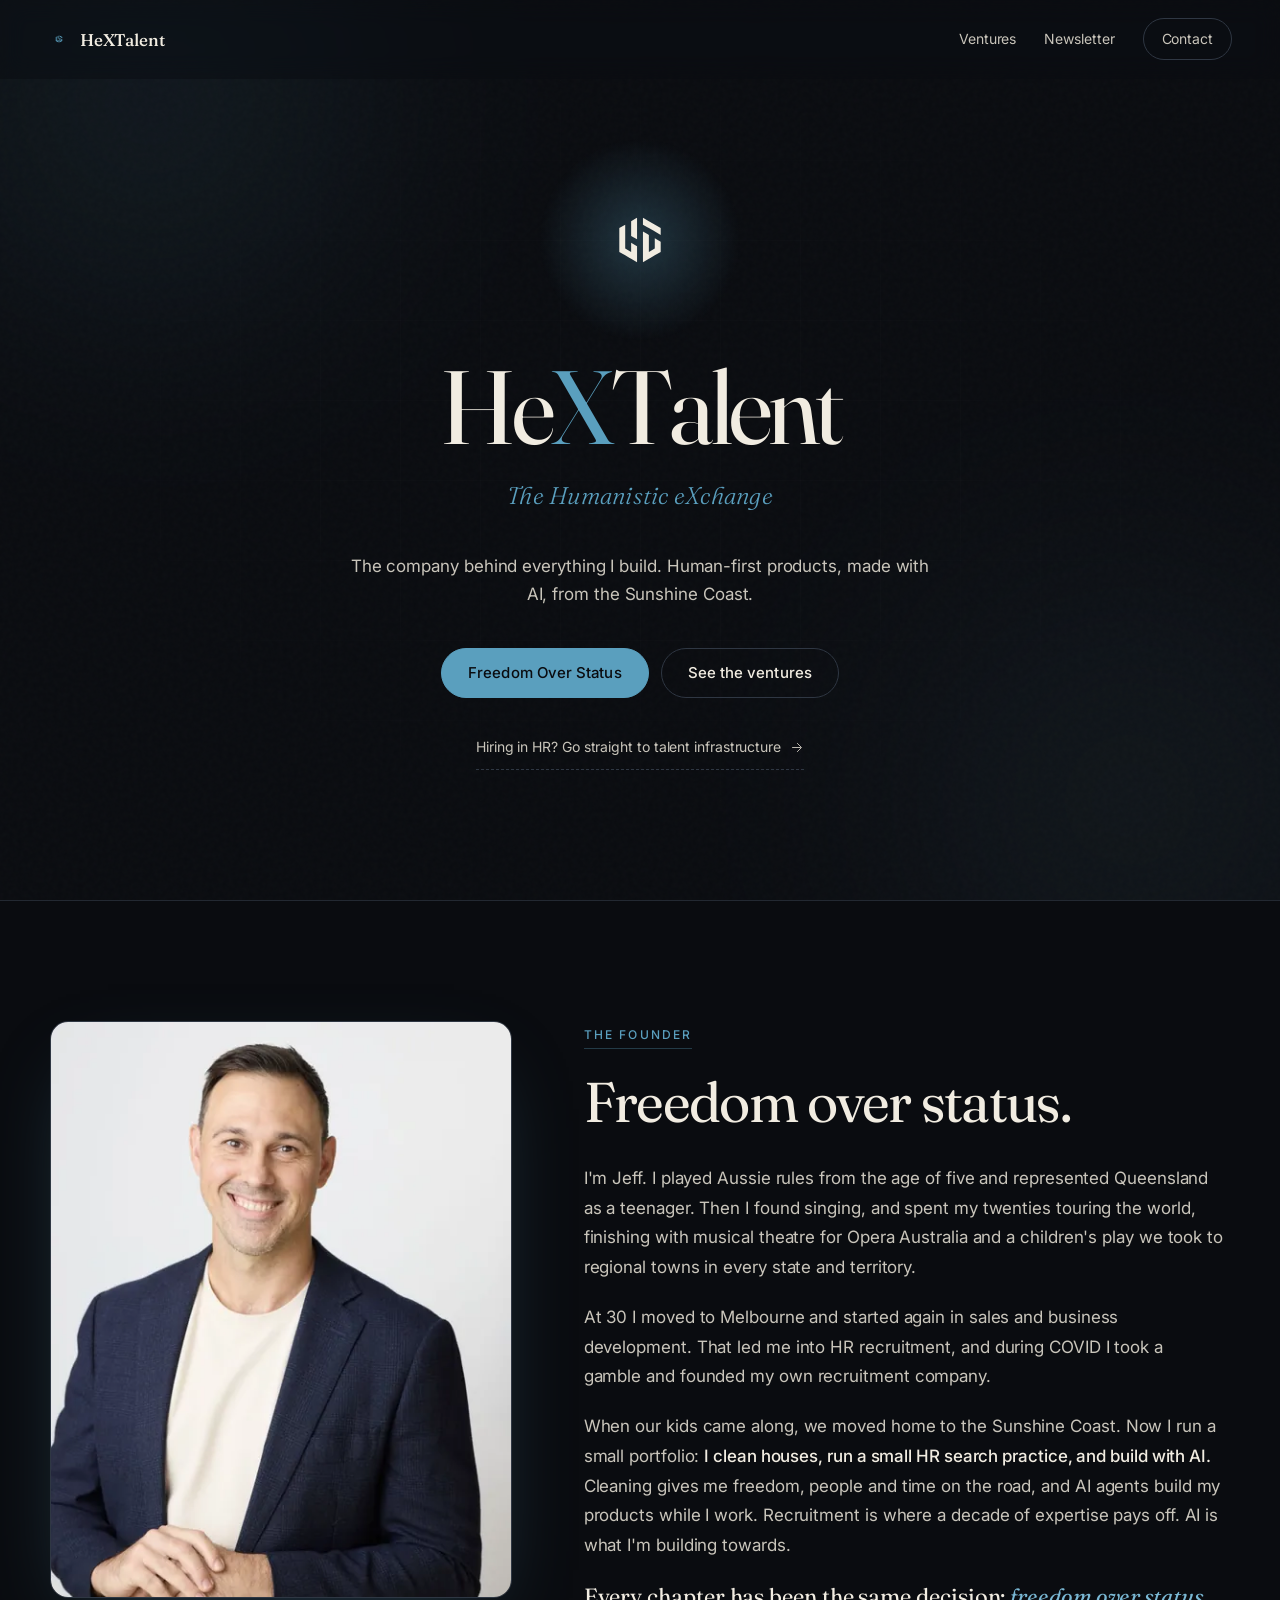
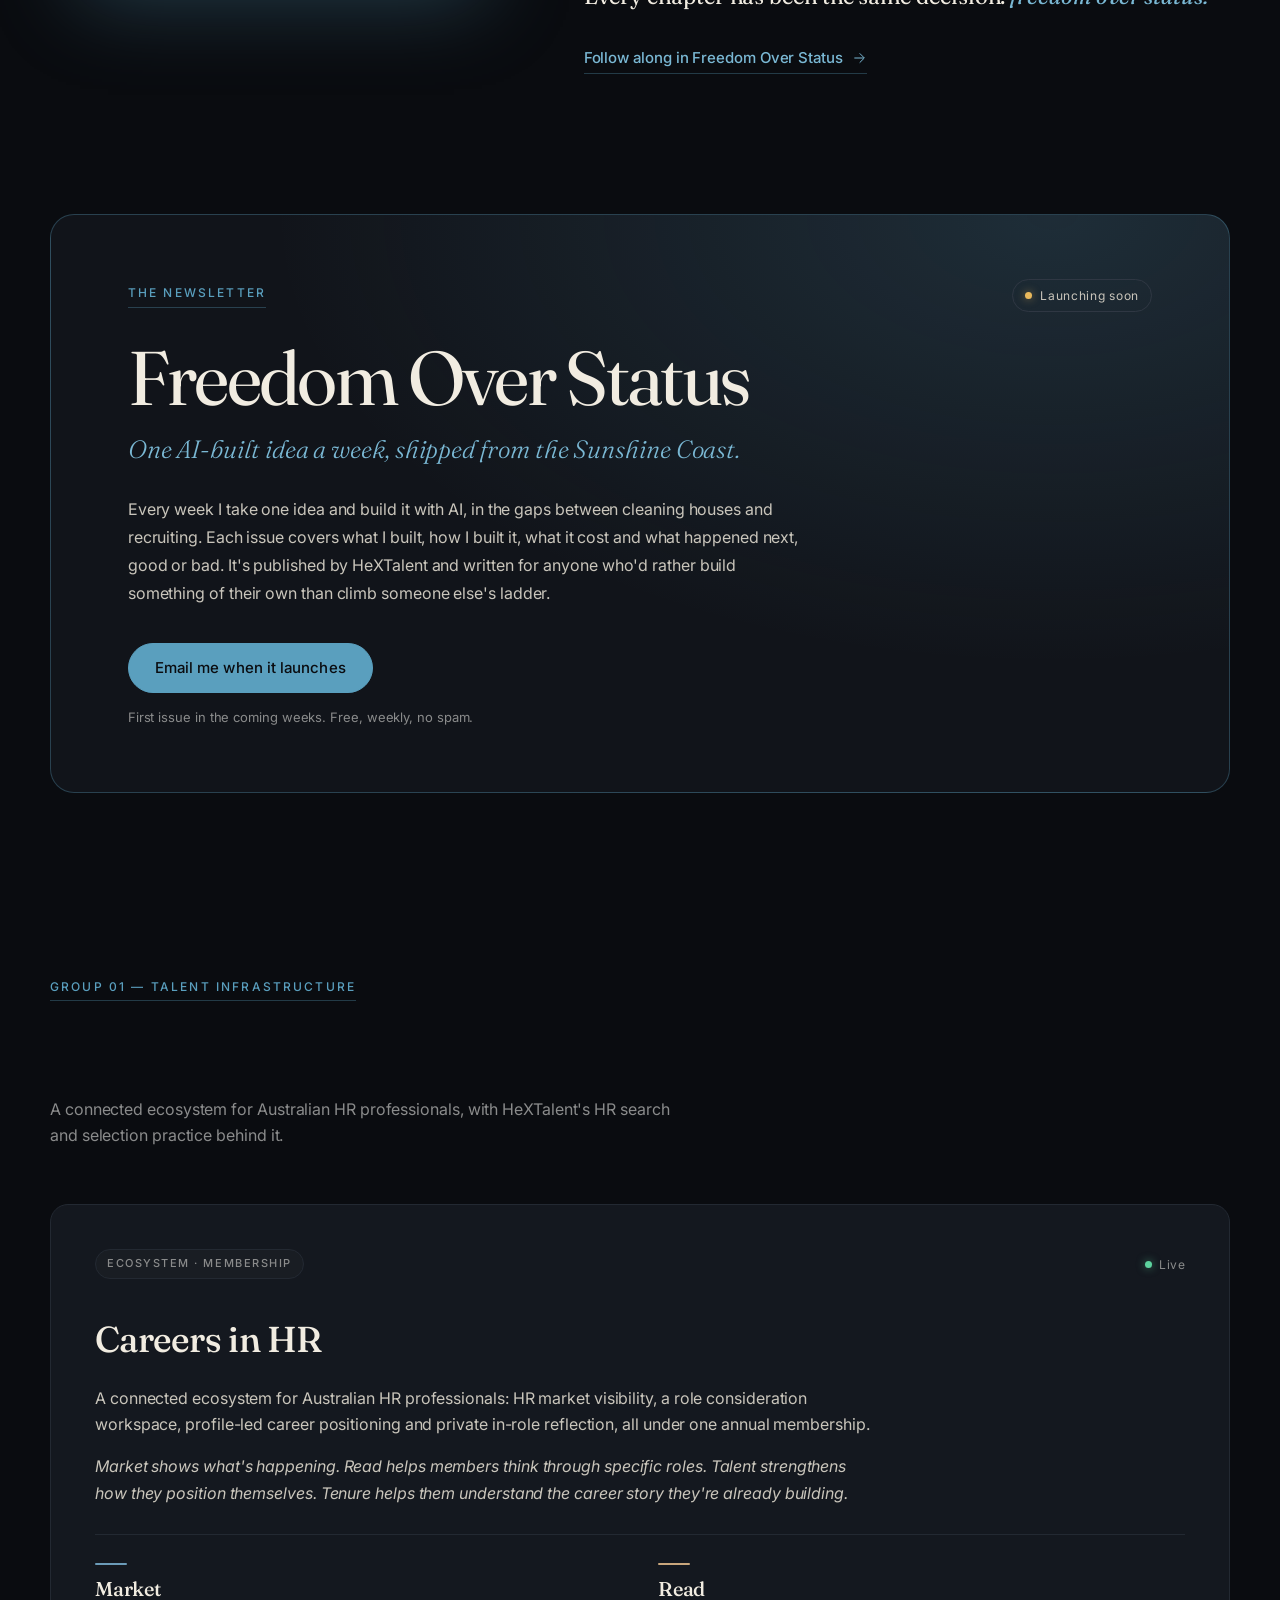
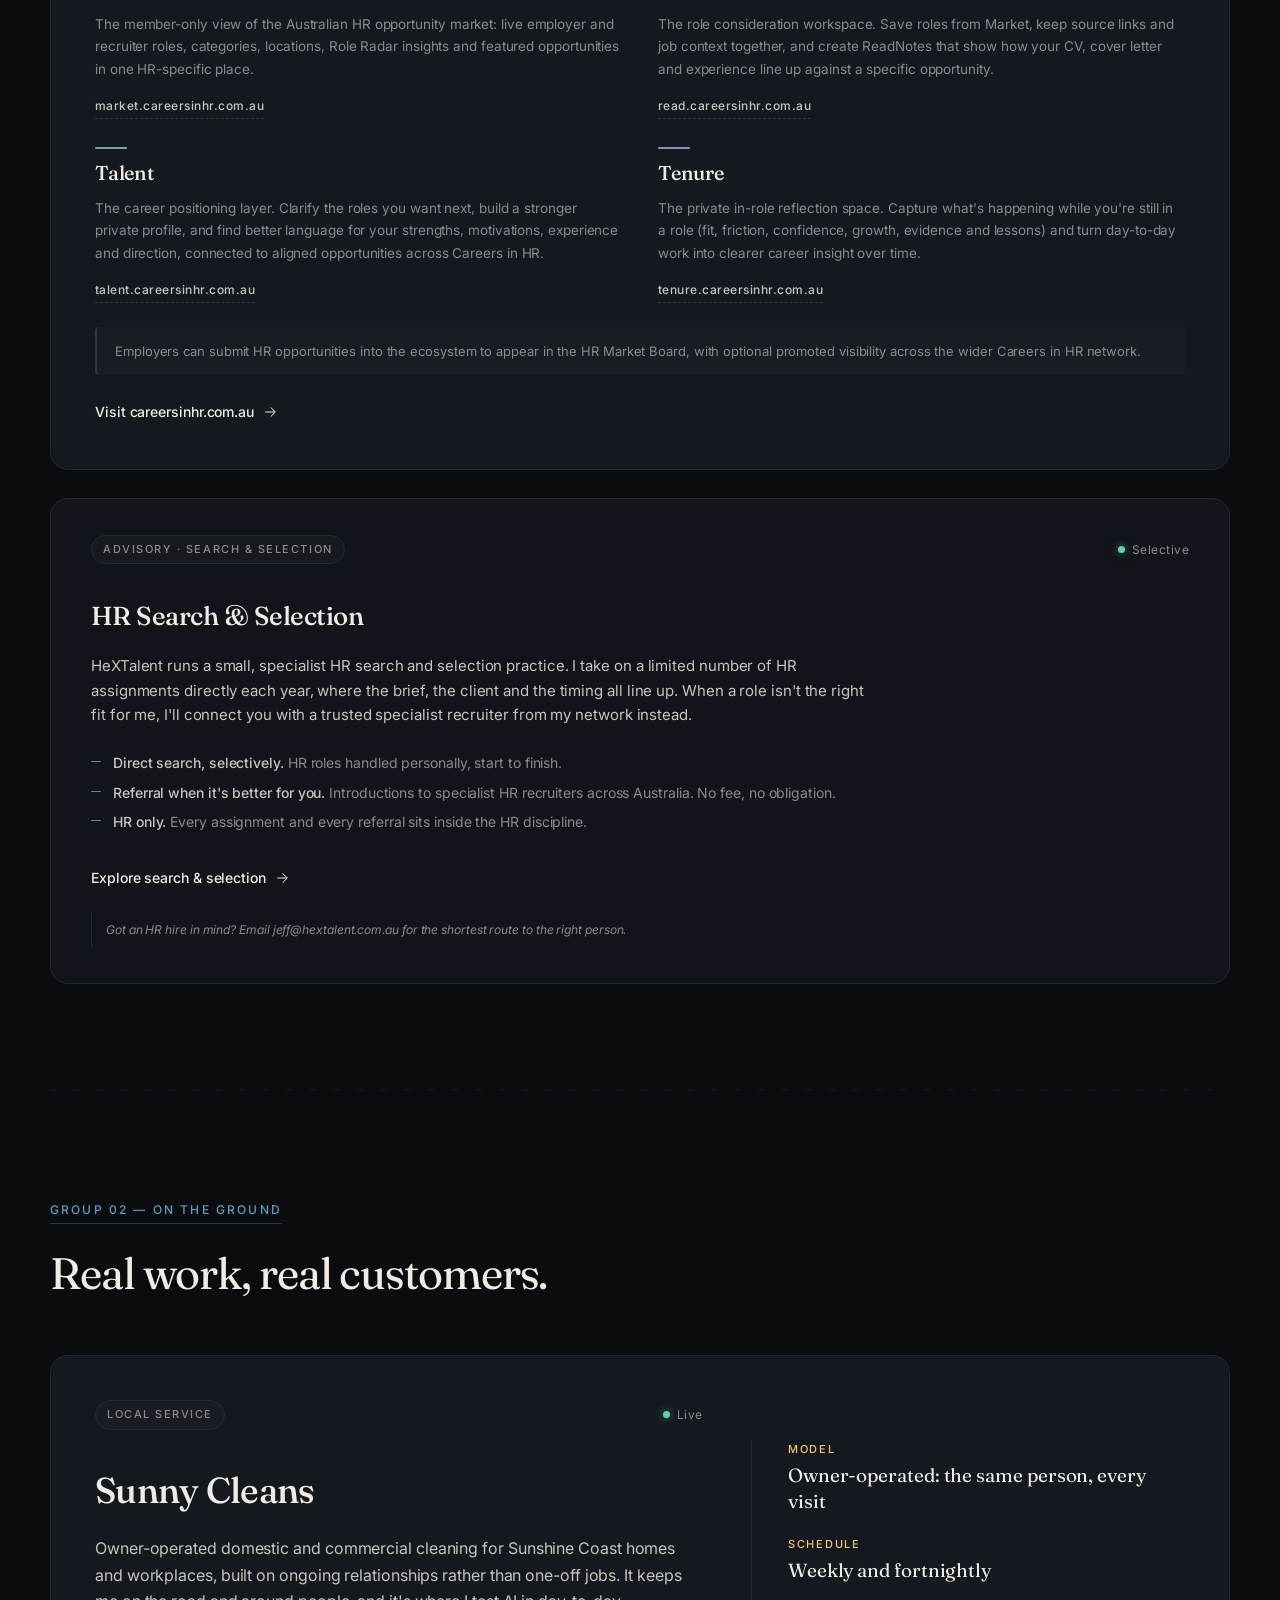
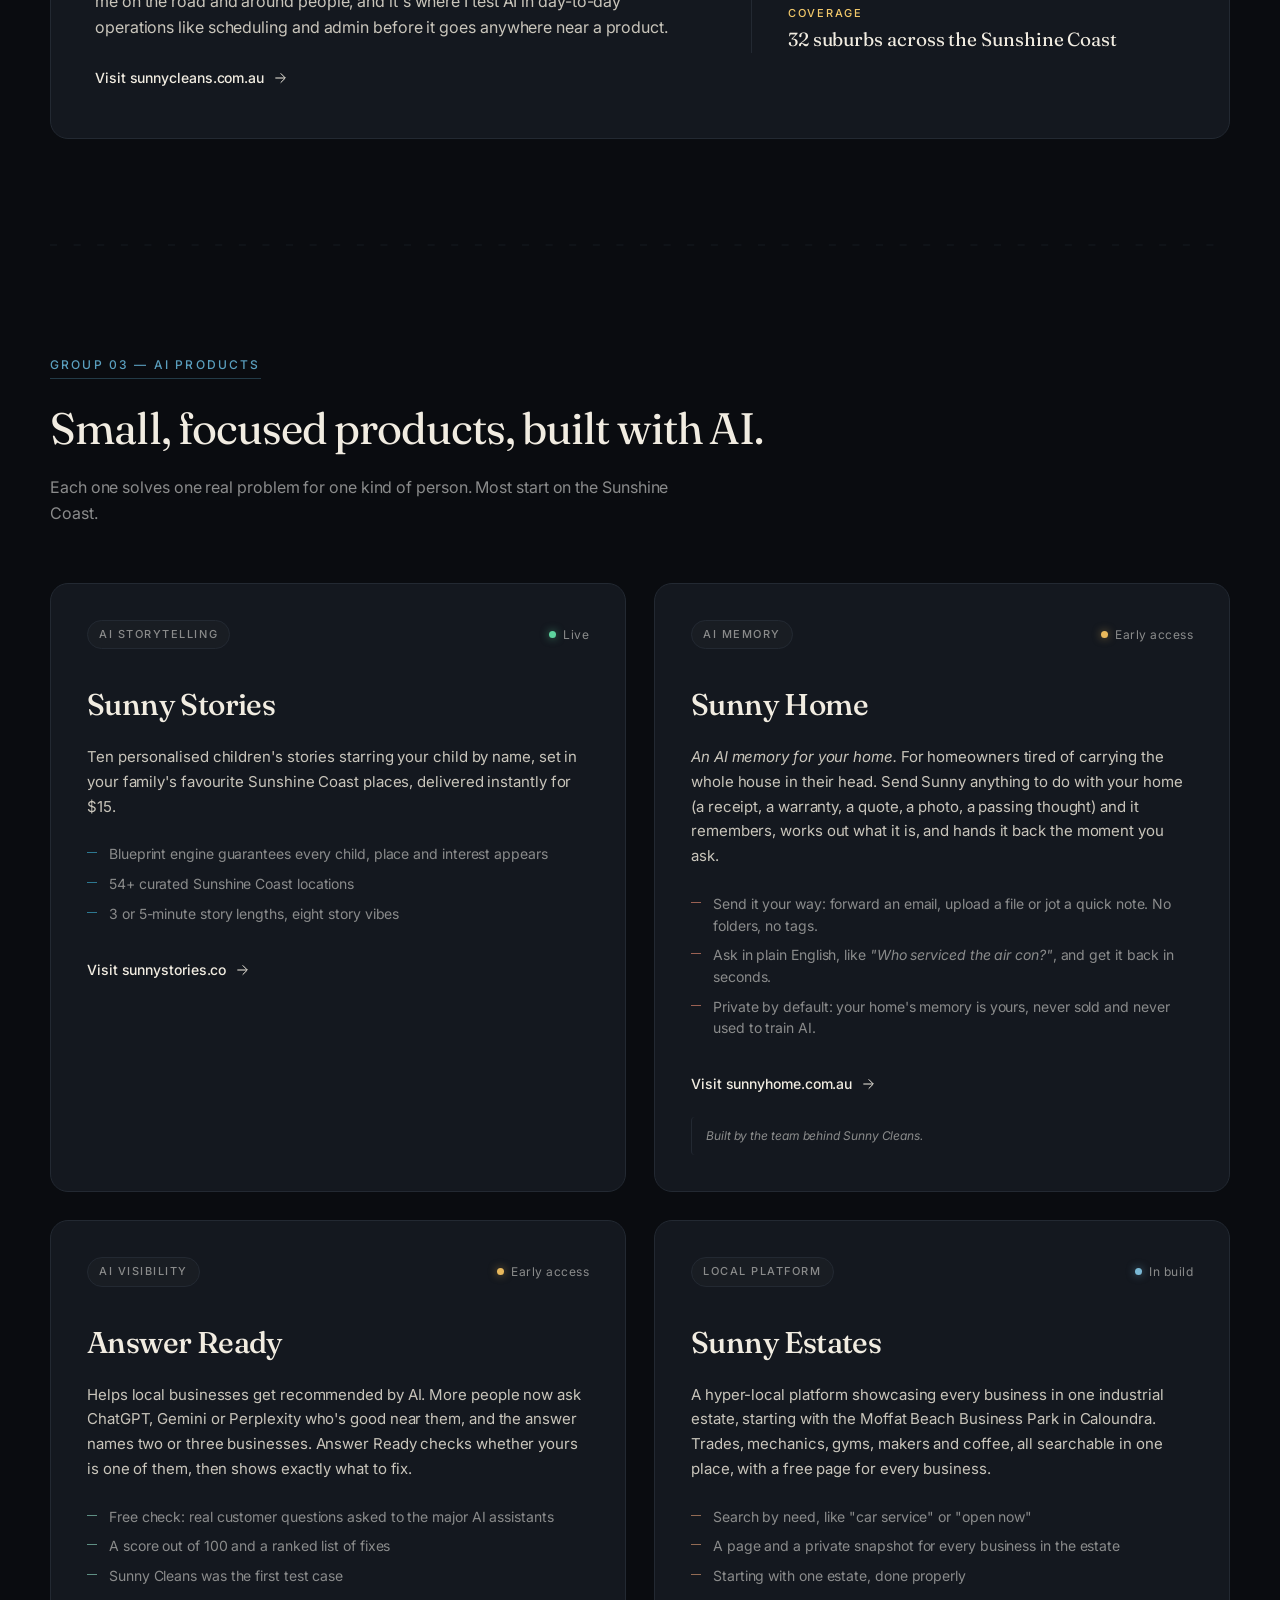
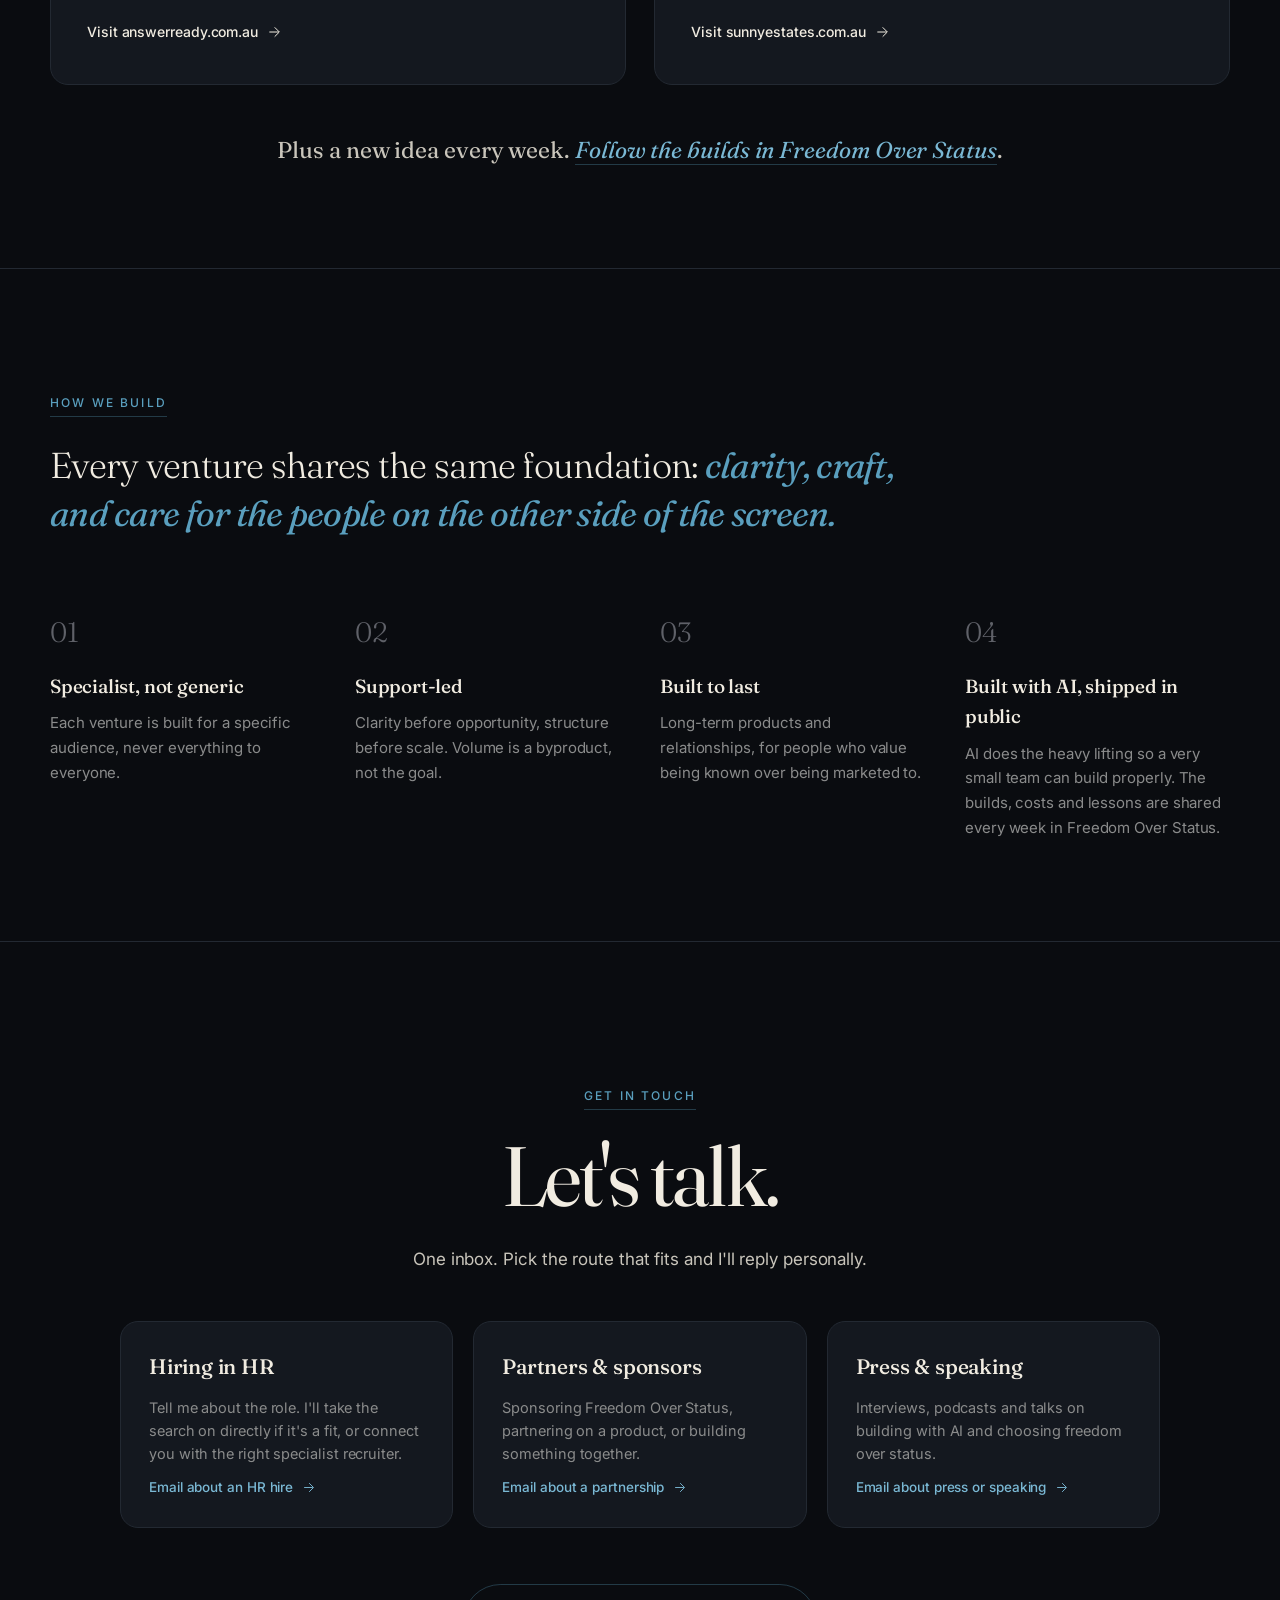
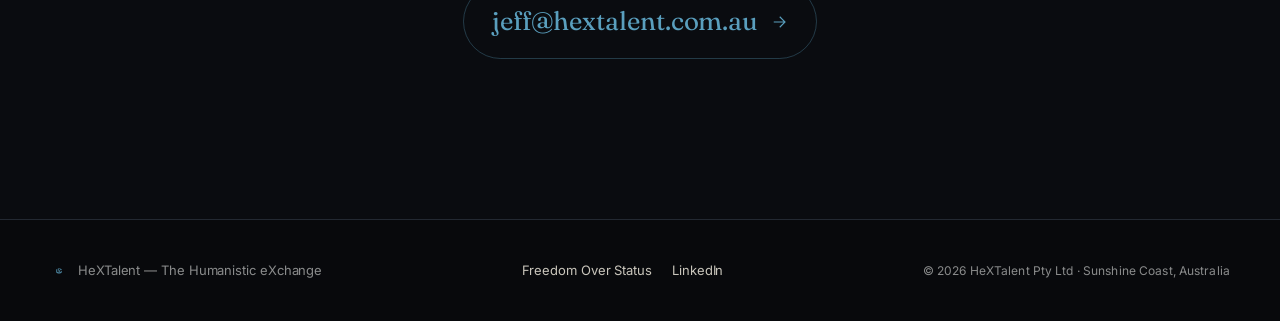
==== commit 45e225fd: "Update Freedom Over Status strapline Co-Authored-By: Claude Opus 5.5 <noreply@anthropic.com> Claude-" ====
--- a/index.html
+++ b/index.html
@@ -176,7 +176,7 @@
           <span class="newsletter__badge"><span class="dot dot--soon" aria-hidden="true"></span>Launching soon</span>
         </div>
         <h2 id="newsletter-title" class="newsletter__title">Freedom Over Status</h2>
-        <p class="newsletter__strap">One AI-built business a week. Real numbers, from the Sunshine Coast.</p>
+        <p class="newsletter__strap">One AI-built idea a week, shipped from the Sunshine Coast.</p>
         <p class="newsletter__body">
           Every week I take one idea and build it with AI, in the gaps between cleaning houses and recruiting. Each issue covers what I built, how I built it, what it cost and what happened next, good or bad. It's published by HeXTalent and written for anyone who'd rather build something of their own than climb someone else's ladder.
         </p>
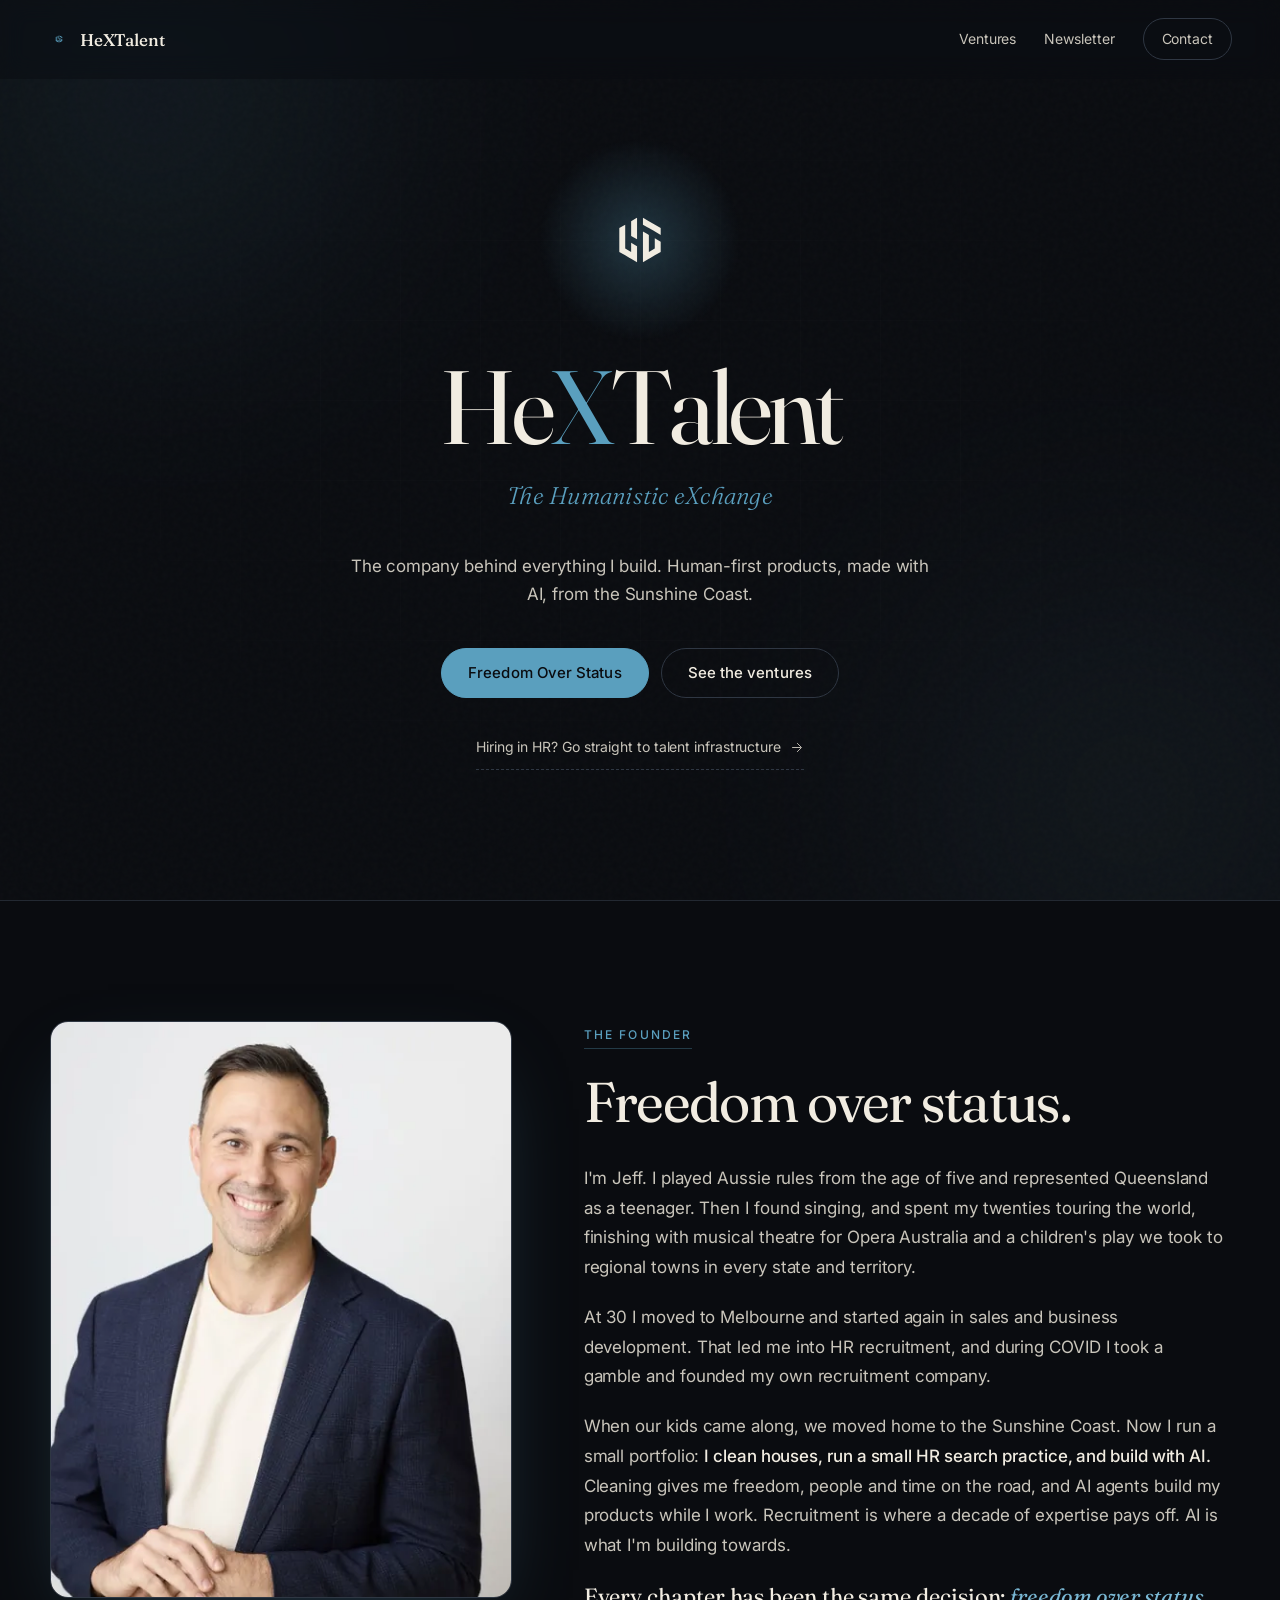
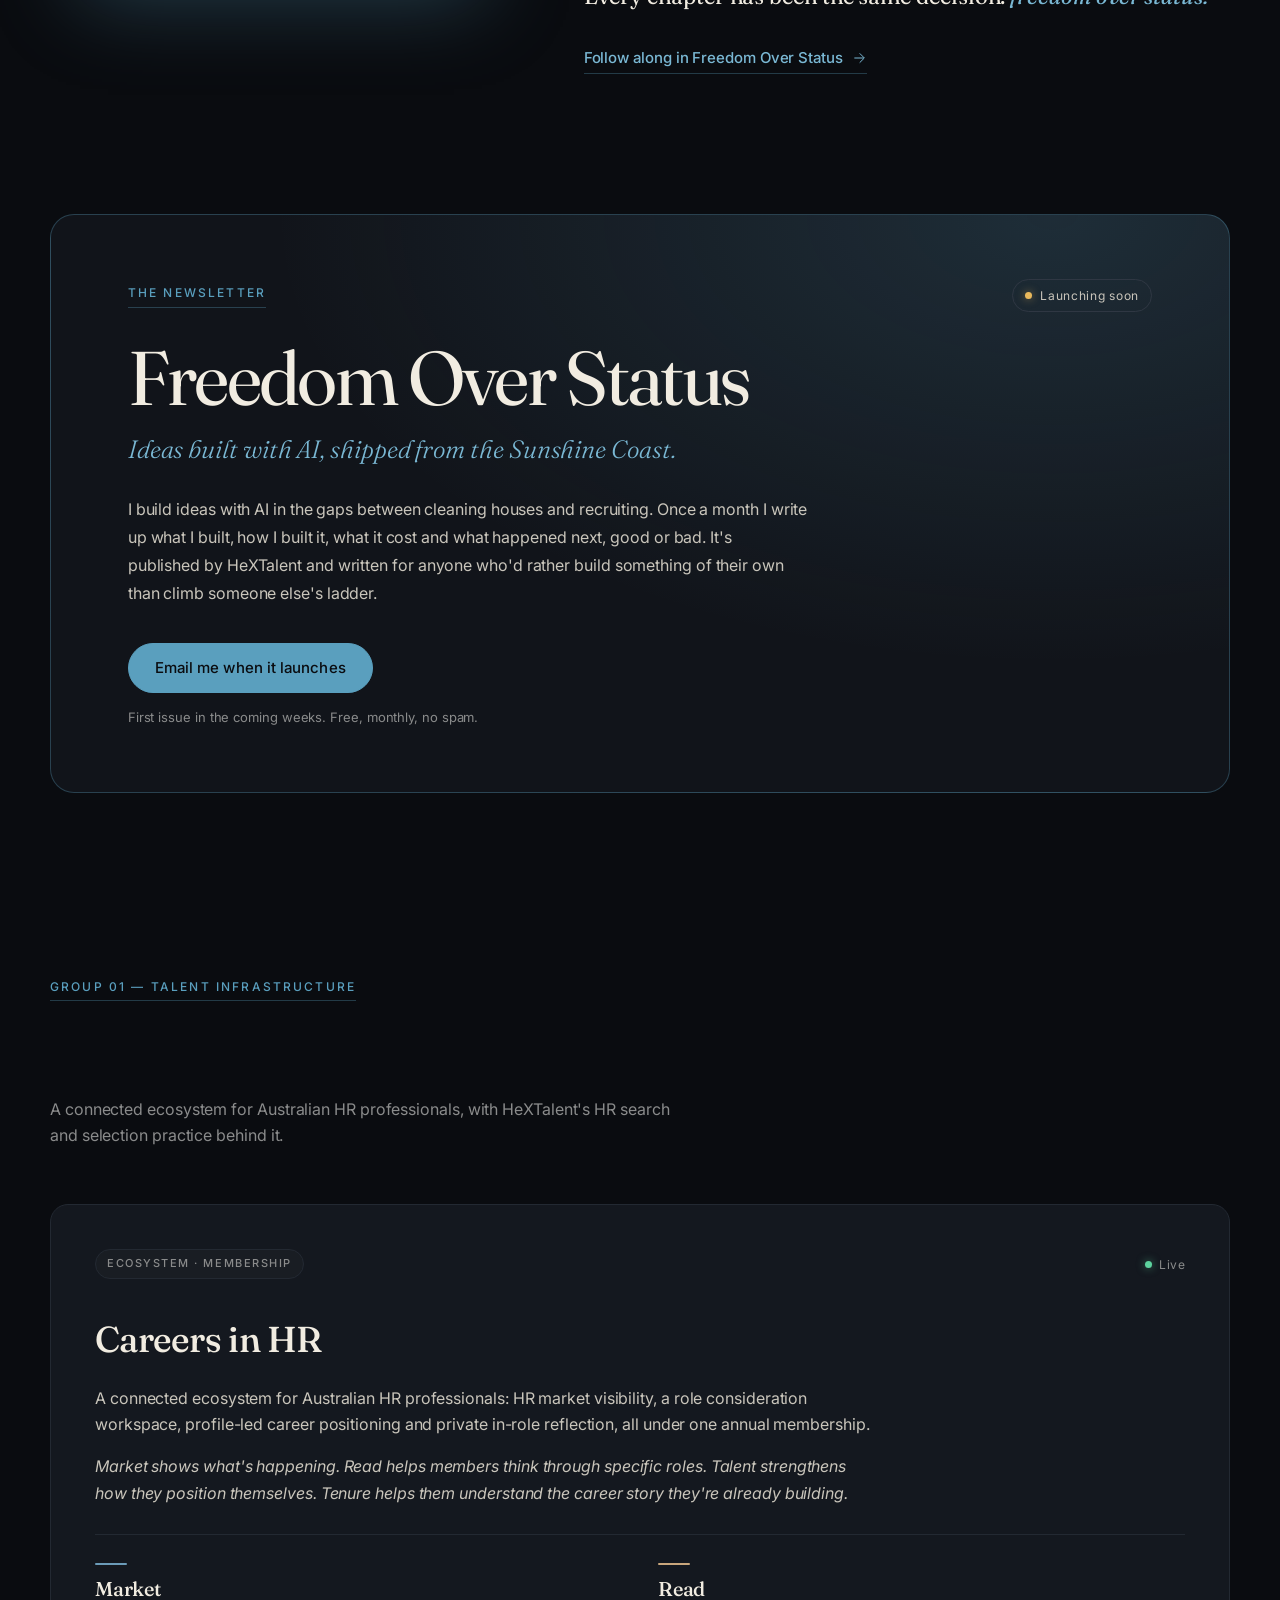
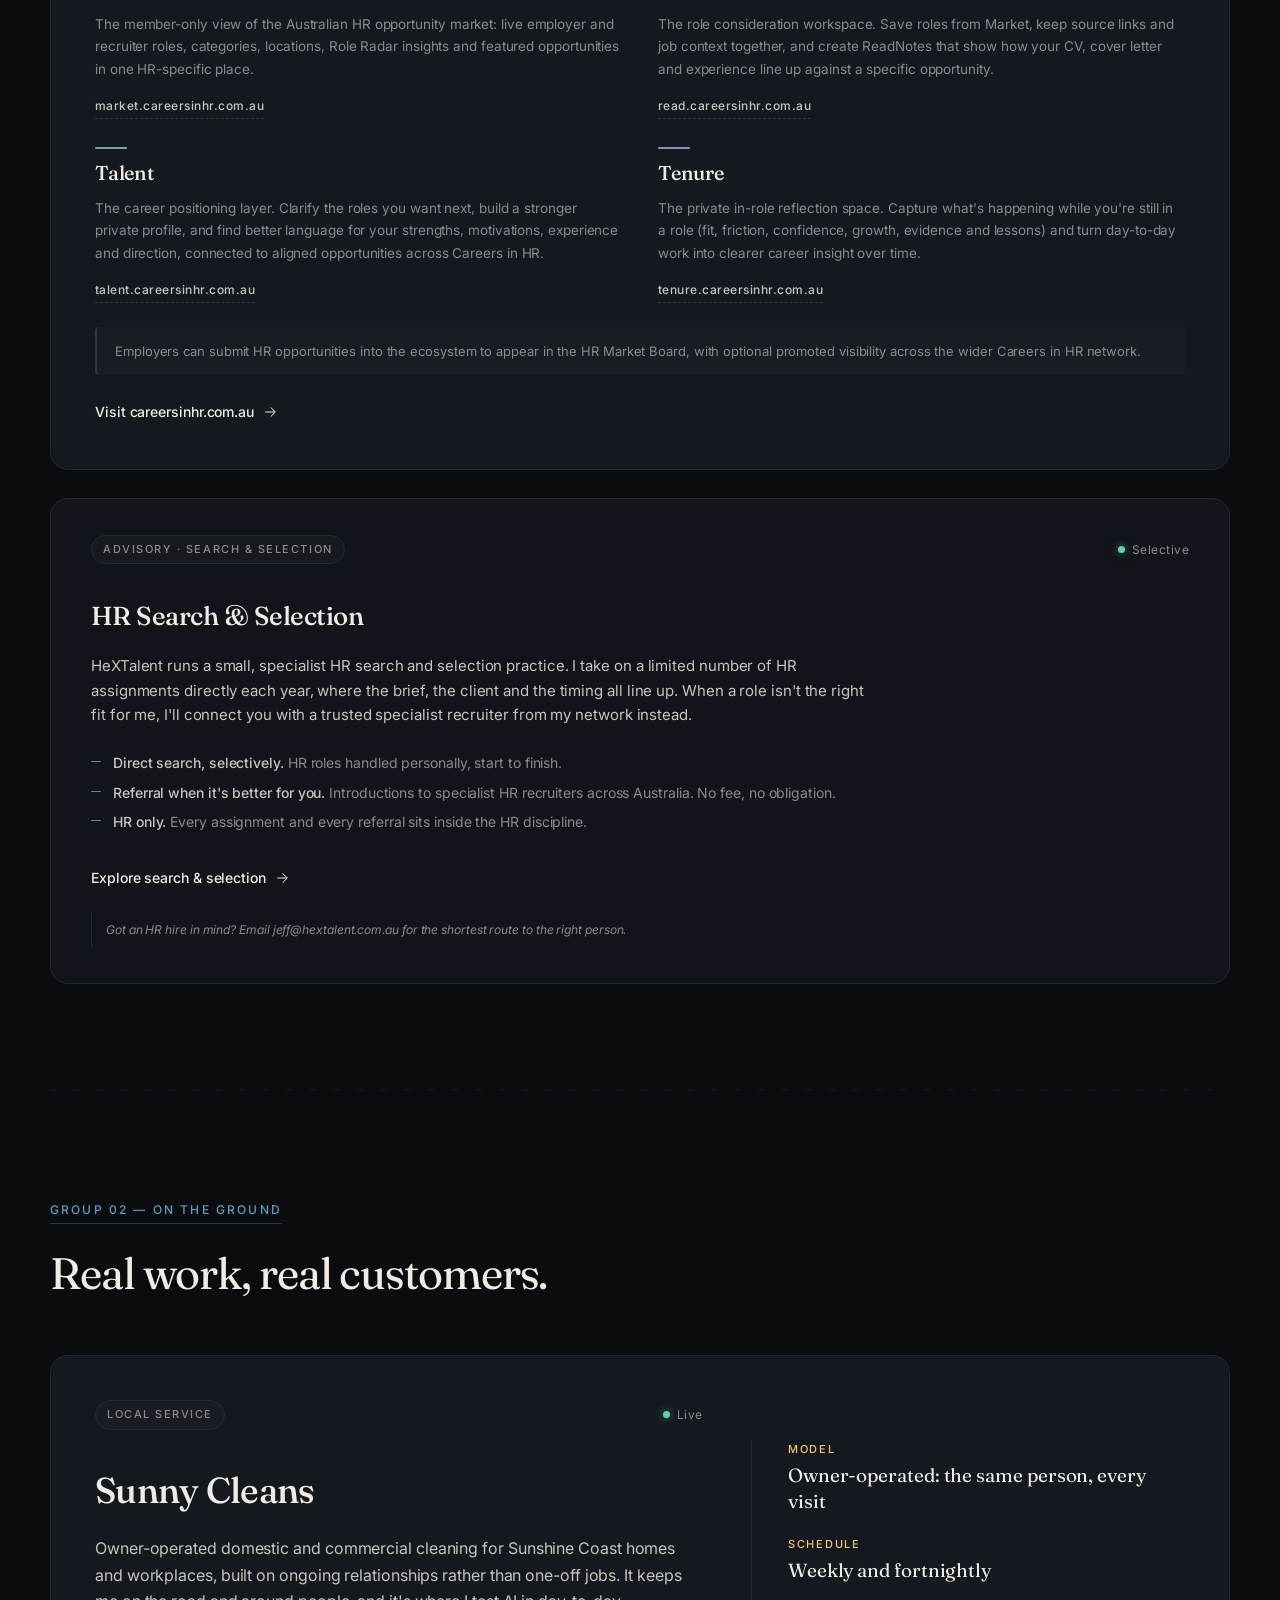
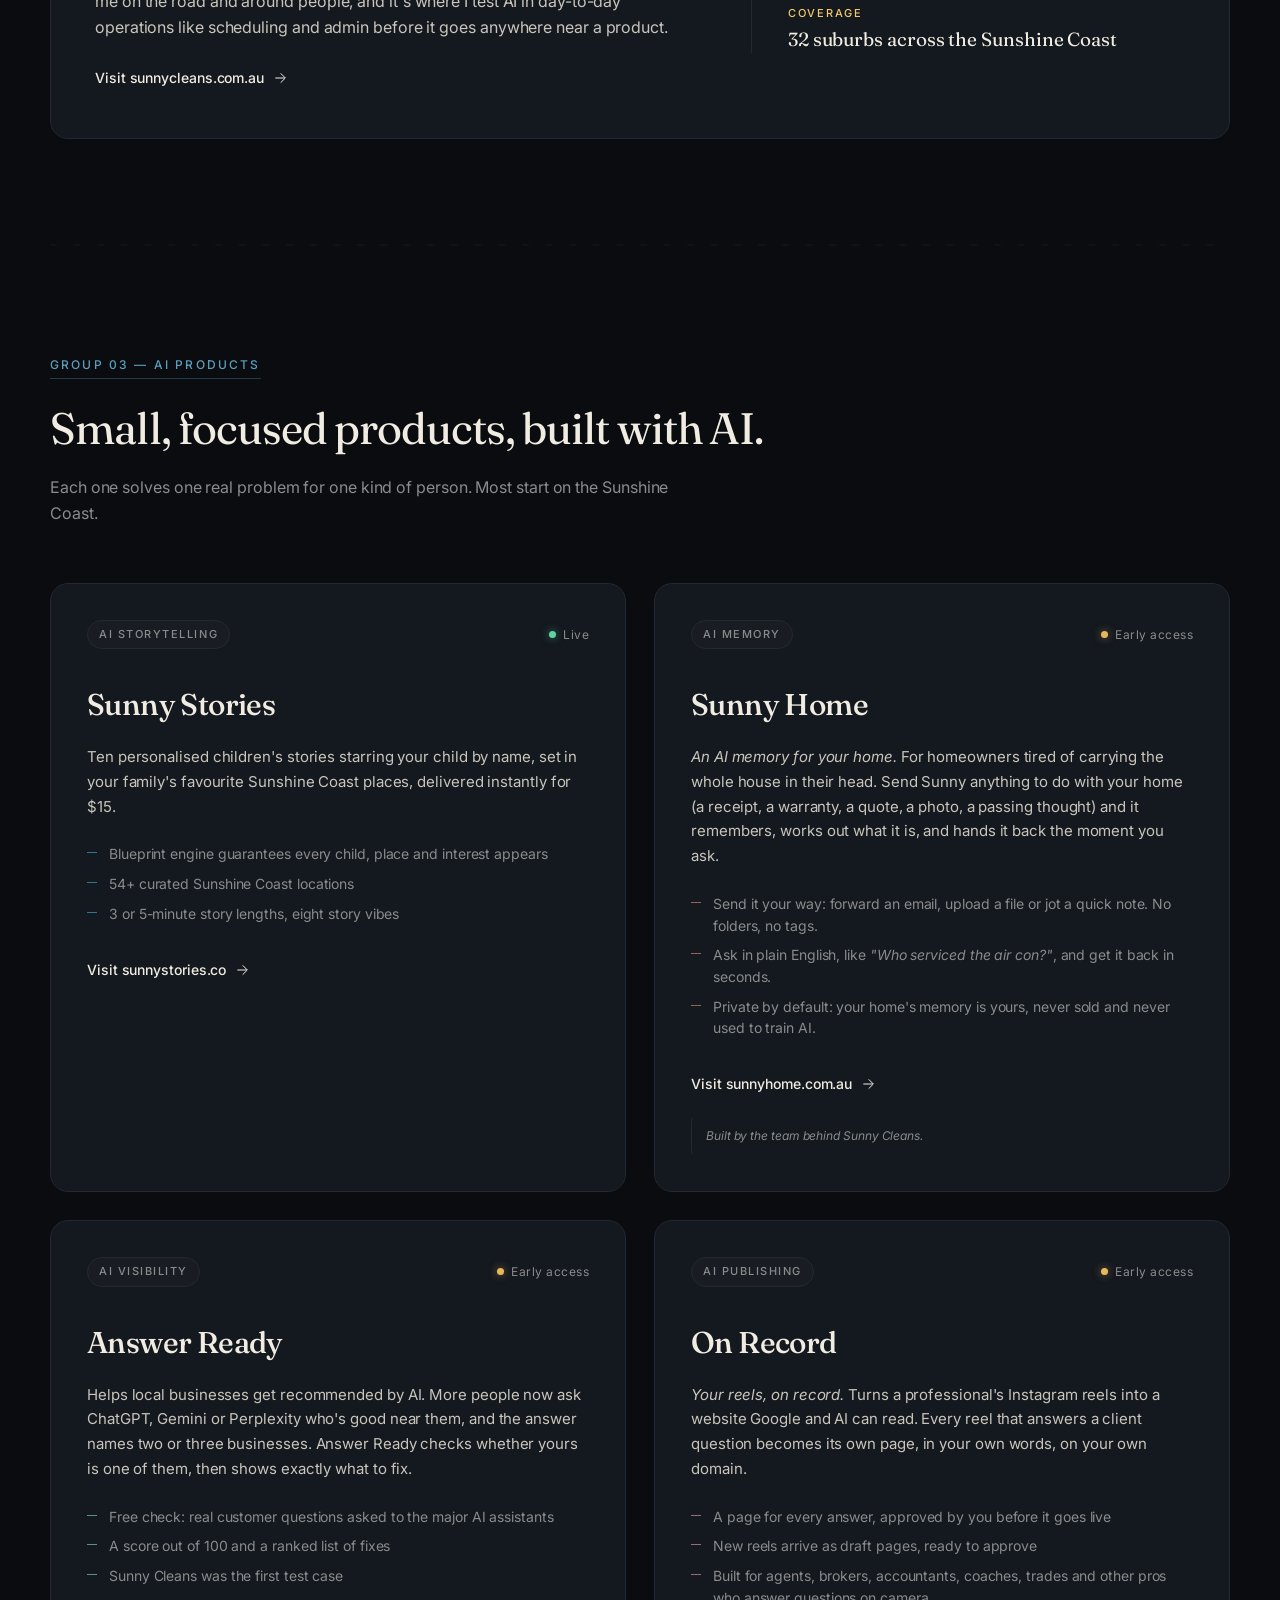
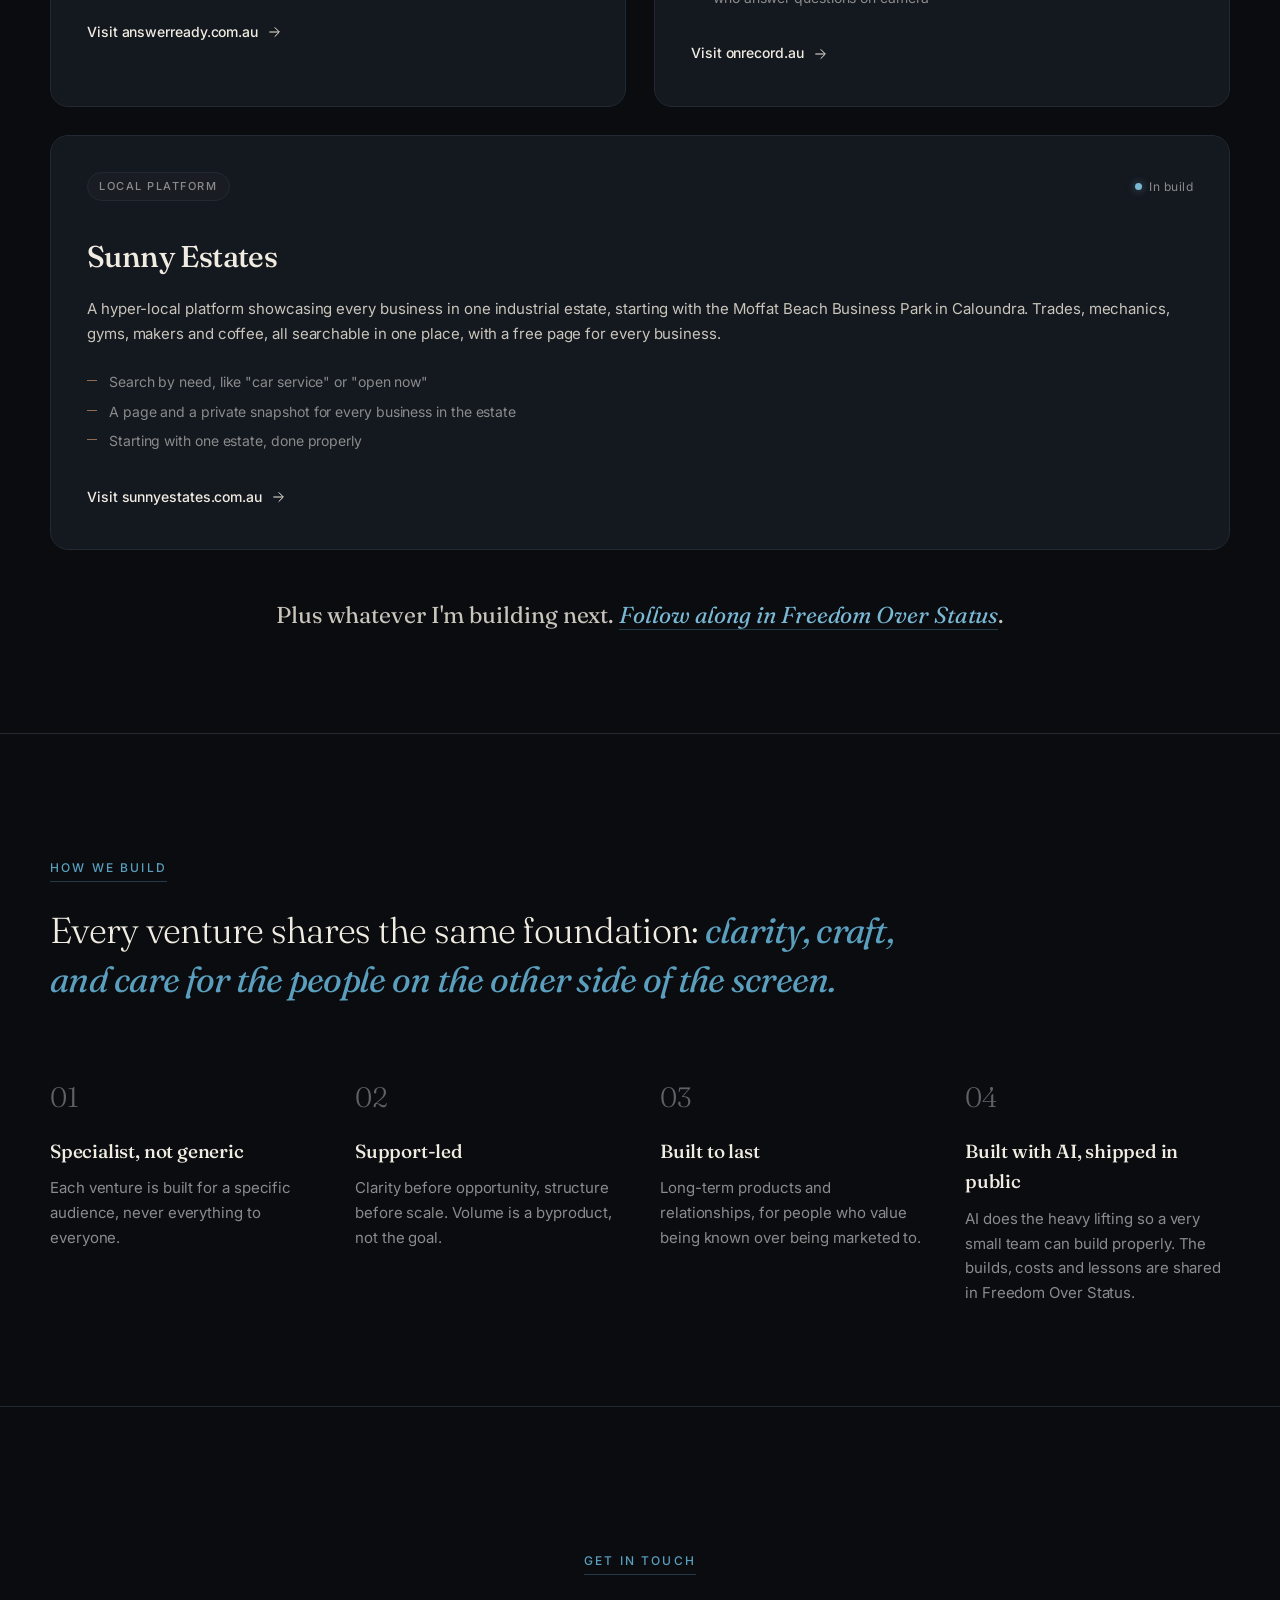
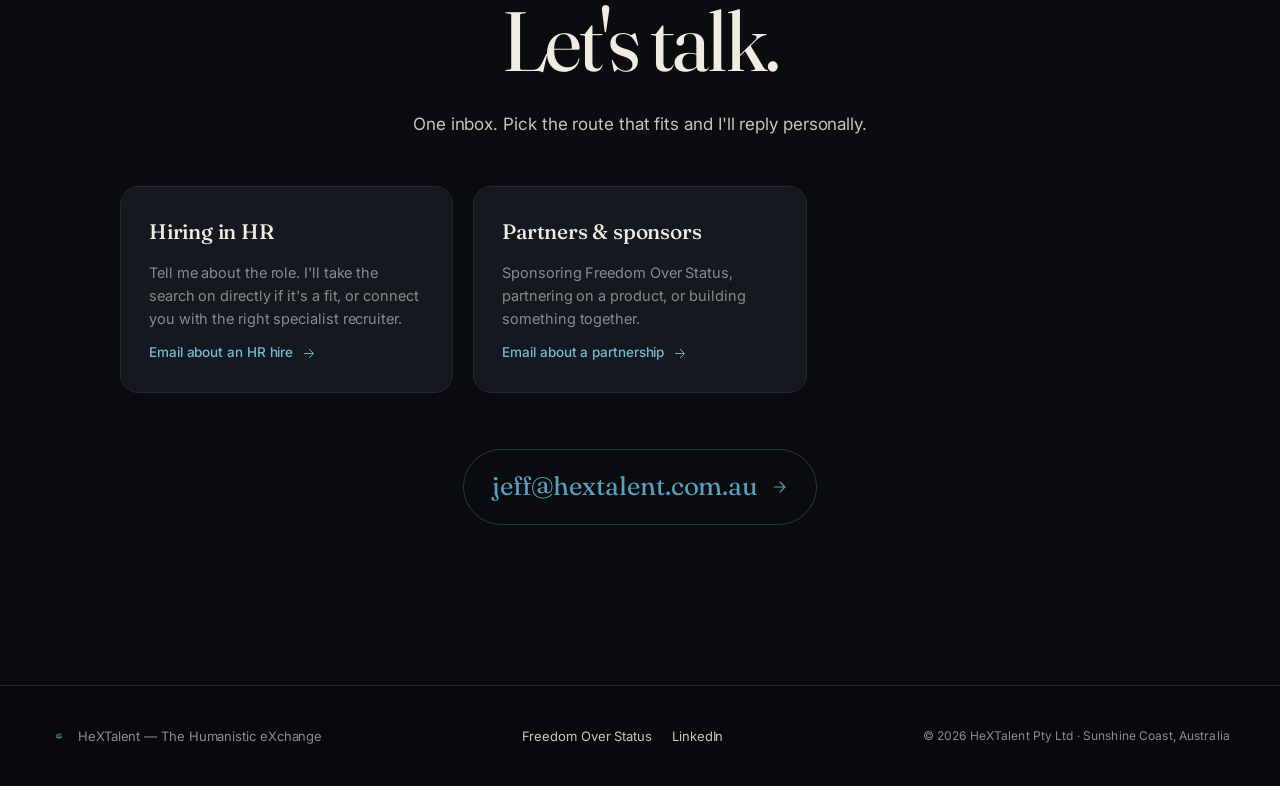
==== commit 6b16e205: "Move newsletter to monthly and add On Record - Freedom Over Status: monthly cadence; drop the one-id" ====
--- a/index.html
+++ b/index.html
@@ -80,6 +80,7 @@
       { "@type": "Organization", "name": "Sunny Stories", "url": "https://sunnystories.co/" },
       { "@type": "Organization", "name": "Sunny Home", "url": "https://sunnyhome.com.au/" },
       { "@type": "Organization", "name": "Answer Ready", "url": "https://answerready.com.au/" },
+      { "@type": "Organization", "name": "On Record", "url": "https://www.onrecord.au/" },
       { "@type": "Organization", "name": "Sunny Estates", "url": "https://www.sunnyestates.com.au/" }
     ]
   }
@@ -176,16 +177,16 @@
           <span class="newsletter__badge"><span class="dot dot--soon" aria-hidden="true"></span>Launching soon</span>
         </div>
         <h2 id="newsletter-title" class="newsletter__title">Freedom Over Status</h2>
-        <p class="newsletter__strap">One AI-built idea a week, shipped from the Sunshine Coast.</p>
+        <p class="newsletter__strap">Ideas built with AI, shipped from the Sunshine Coast.</p>
         <p class="newsletter__body">
-          Every week I take one idea and build it with AI, in the gaps between cleaning houses and recruiting. Each issue covers what I built, how I built it, what it cost and what happened next, good or bad. It's published by HeXTalent and written for anyone who'd rather build something of their own than climb someone else's ladder.
+          I build ideas with AI in the gaps between cleaning houses and recruiting. Once a month I write up what I built, how I built it, what it cost and what happened next, good or bad. It's published by HeXTalent and written for anyone who'd rather build something of their own than climb someone else's ladder.
         </p>
         <!-- TODO(Jeff): when beehiiv is set up, replace this mailto with the subscribe link or embed,
-             change the button to "Subscribe free", and swap the badge above for "Weekly". -->
+             change the button to "Subscribe free", and swap the badge above for "Monthly". -->
         <a class="btn btn--primary newsletter__cta" href="mailto:jeff@hextalent.com.au?subject=Freedom%20Over%20Status%20%E2%80%94%20tell%20me%20when%20it%20launches&amp;body=Hi%20Jeff%2C%20please%20let%20me%20know%20when%20Freedom%20Over%20Status%20launches.">
           Email me when it launches
         </a>
-        <p class="newsletter__note">First issue in the coming weeks. Free, weekly, no spam.</p>
+        <p class="newsletter__note">First issue in the coming weeks. Free, monthly, no spam.</p>
       </div>
     </section>
 
@@ -403,7 +404,28 @@
             <div class="card__glow" aria-hidden="true"></div>
           </article>
 
-          <article class="card" data-accent="sunny-estates" data-anim="fade-up" data-delay="100">
+          <article class="card" data-accent="on-record" data-anim="fade-up" data-delay="100">
+            <div class="card__top">
+              <span class="card__tag">AI publishing</span>
+              <span class="card__status"><span class="dot dot--early" aria-hidden="true"></span>Early access</span>
+            </div>
+            <h3 class="card__title">On Record</h3>
+            <p class="card__desc">
+              <em>Your reels, on record.</em> Turns a professional's Instagram reels into a website Google and AI can read. Every reel that answers a client question becomes its own page, in your own words, on your own domain.
+            </p>
+            <ul class="card__features">
+              <li>A page for every answer, approved by you before it goes live</li>
+              <li>New reels arrive as draft pages, ready to approve</li>
+              <li>Built for agents, brokers, accountants, coaches, trades and other pros who answer questions on camera</li>
+            </ul>
+            <a class="card__link" href="https://www.onrecord.au" target="_blank" rel="noopener">
+              <span>Visit onrecord.au</span>
+              <svg viewBox="0 0 24 24" fill="none" stroke="currentColor" stroke-width="1.5" aria-hidden="true"><path d="M5 12h14M13 5l7 7-7 7"/></svg>
+            </a>
+            <div class="card__glow" aria-hidden="true"></div>
+          </article>
+
+          <article class="card" data-accent="sunny-estates" data-anim="fade-up">
             <div class="card__top">
               <span class="card__tag">Local platform</span>
               <span class="card__status"><span class="dot dot--build" aria-hidden="true"></span>In build</span>
@@ -426,7 +448,7 @@
         </div>
 
         <p class="ventures__closer" data-anim="fade-up">
-          Plus a new idea every week. <a href="#newsletter">Follow the builds in Freedom Over Status</a>.
+          Plus whatever I'm building next. <a href="#newsletter">Follow along in Freedom Over Status</a>.
         </p>
       </div>
     </section>
@@ -459,7 +481,7 @@
           <div class="pillar" data-anim="fade-up" data-delay="450">
             <div class="pillar__num" aria-hidden="true">04</div>
             <h3>Built with AI, shipped in public</h3>
-            <p>AI does the heavy lifting so a very small team can build properly. The builds, costs and lessons are shared every week in Freedom Over Status.</p>
+            <p>AI does the heavy lifting so a very small team can build properly. The builds, costs and lessons are shared in Freedom Over Status.</p>
           </div>
         </div>
       </div>
--- a/styles.css
+++ b/styles.css
@@ -36,6 +36,7 @@
   --c-home: #d4816a;
   --c-answer: #7fc4b0;
   --c-estates: #c98f6b;
+  --c-onrecord: #d98ca8;
 
   /* Status dots */
   --dot-live: #5dd39e;
@@ -795,6 +796,11 @@
   gap: 28px;
 }
 
+/* An odd card out at the end of a two-up grid spans the full row */
+.cards > .card:last-child:nth-child(odd) {
+  grid-column: 1 / -1;
+}
+
 /* Three-card group (e.g. Talent Infrastructure) */
 .cards--trio {
   grid-template-columns: repeat(3, 1fr);
@@ -847,6 +853,7 @@
 .card[data-accent="sunny-home"] .card__glow { background: radial-gradient(circle, var(--c-home), transparent 60%); }
 .card[data-accent="answer-ready"] .card__glow { background: radial-gradient(circle, var(--c-answer), transparent 60%); }
 .card[data-accent="sunny-estates"] .card__glow { background: radial-gradient(circle, var(--c-estates), transparent 60%); }
+.card[data-accent="on-record"] .card__glow { background: radial-gradient(circle, var(--c-onrecord), transparent 60%); }
 
 .card__top {
   display: flex;
@@ -940,6 +947,7 @@
 .card[data-accent="sunny-home"] .card__title::after { background: var(--c-home); }
 .card[data-accent="answer-ready"] .card__title::after { background: var(--c-answer); }
 .card[data-accent="sunny-estates"] .card__title::after { background: var(--c-estates); }
+.card[data-accent="on-record"] .card__title::after { background: var(--c-onrecord); }
 
 .card:hover .card__title::after {
   transform: scaleX(1);
@@ -990,6 +998,7 @@
 .card[data-accent="sunny-home"] .card__features li::before { background: var(--c-home); opacity: 0.7; }
 .card[data-accent="answer-ready"] .card__features li::before { background: var(--c-answer); opacity: 0.7; }
 .card[data-accent="sunny-estates"] .card__features li::before { background: var(--c-estates); opacity: 0.7; }
+.card[data-accent="on-record"] .card__features li::before { background: var(--c-onrecord); opacity: 0.7; }
 
 .card__features strong {
   color: var(--text-soft);
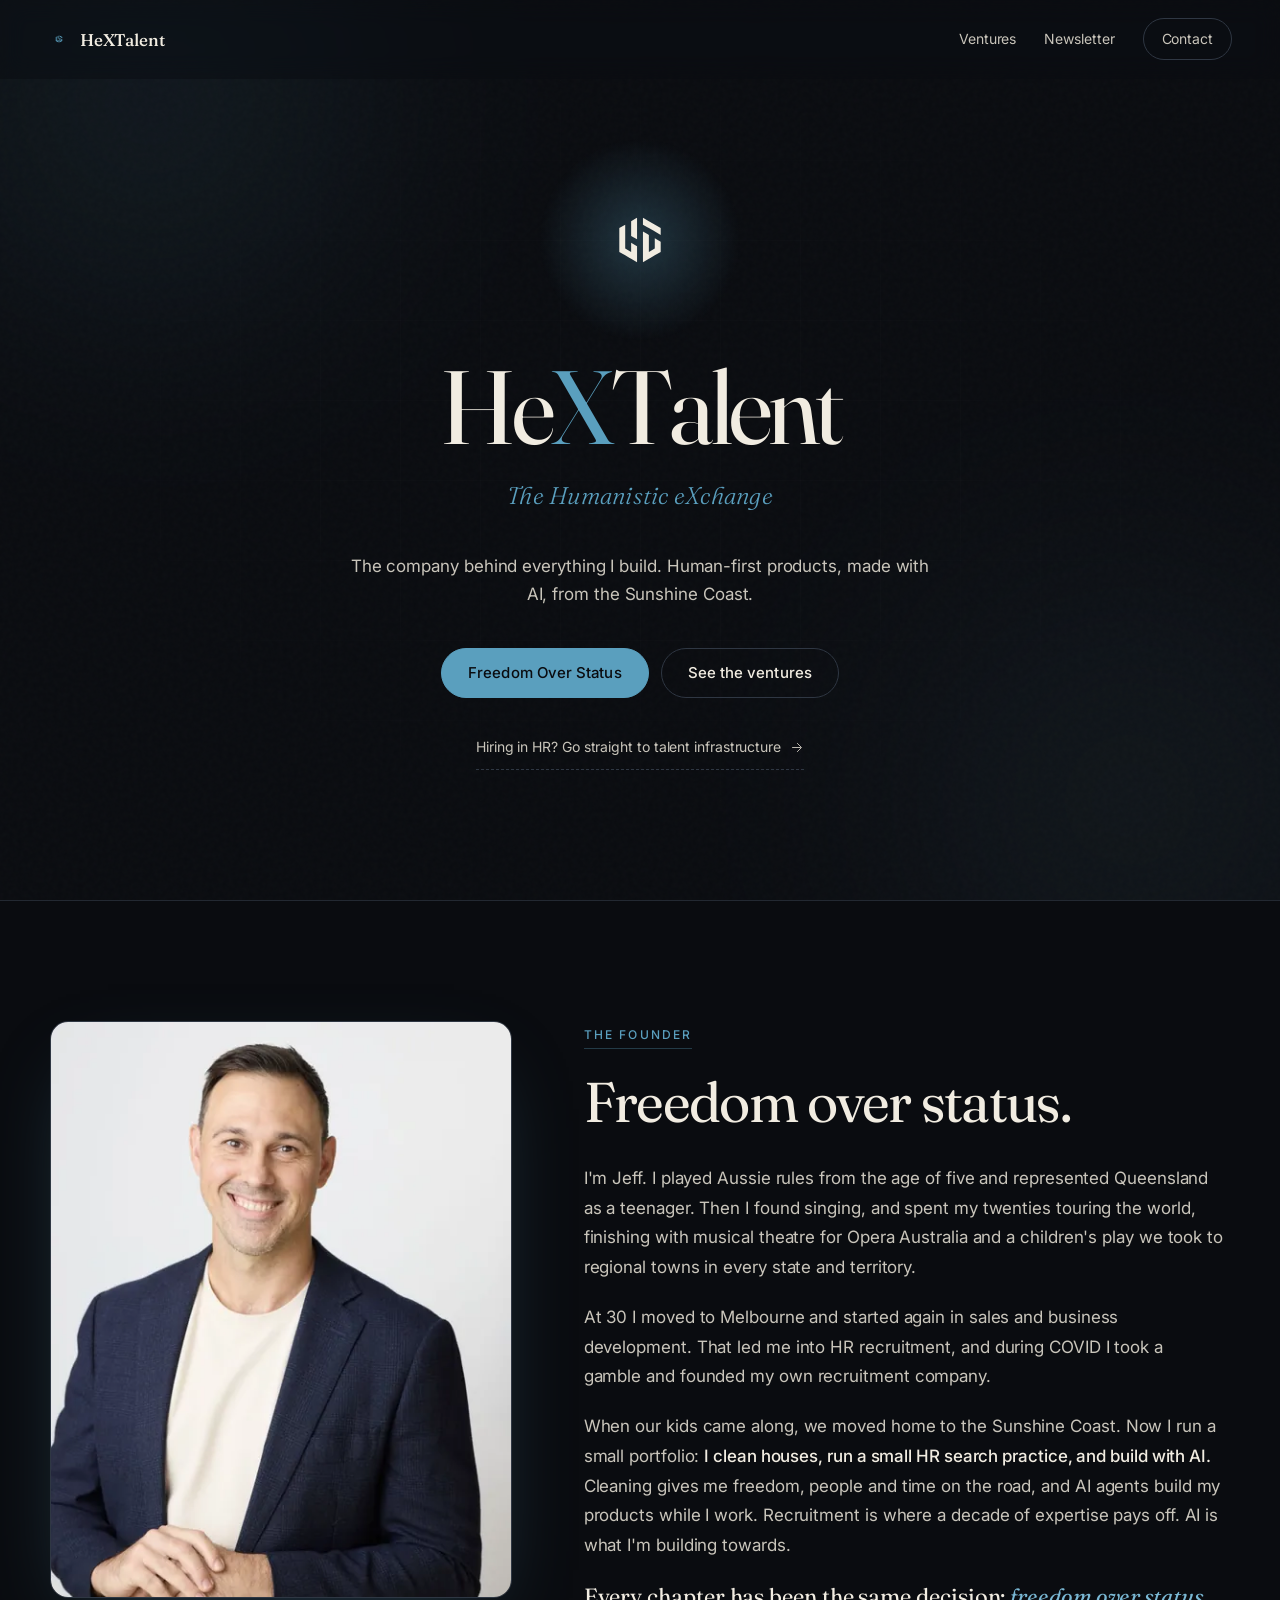
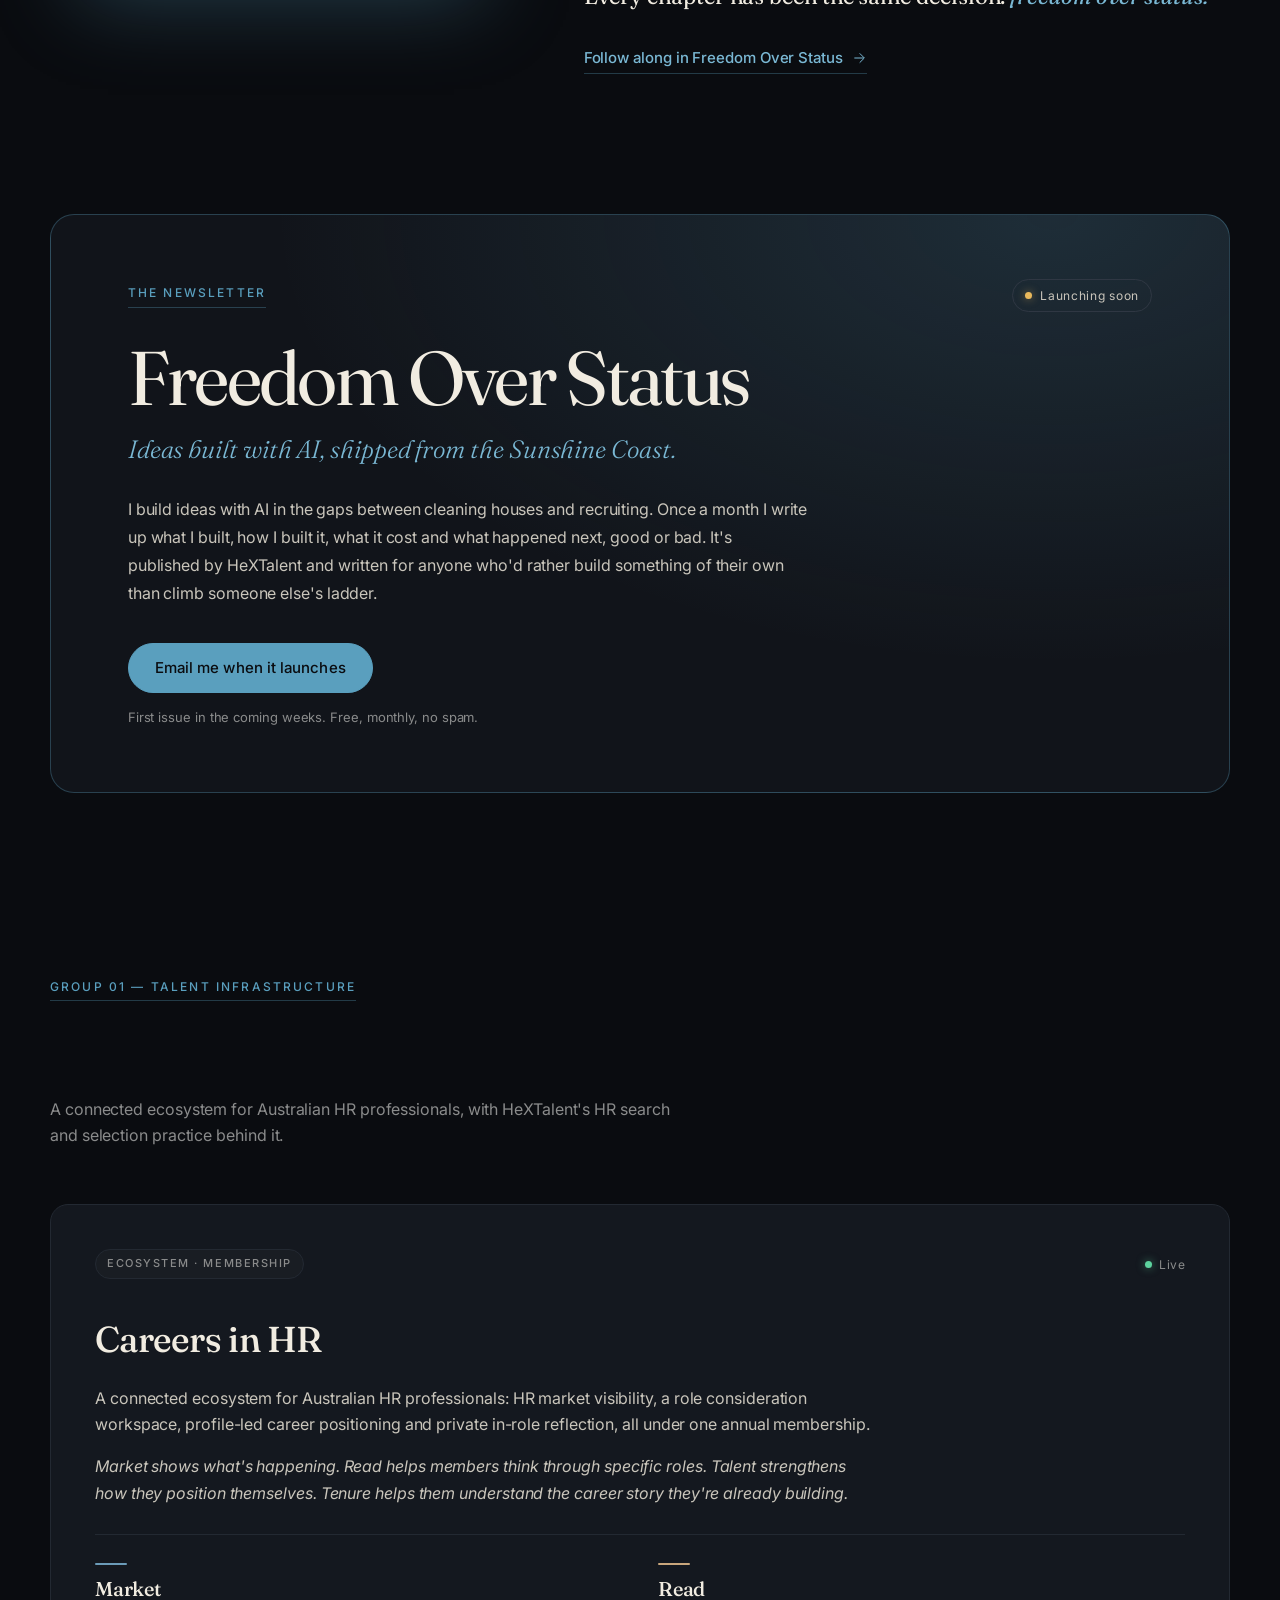
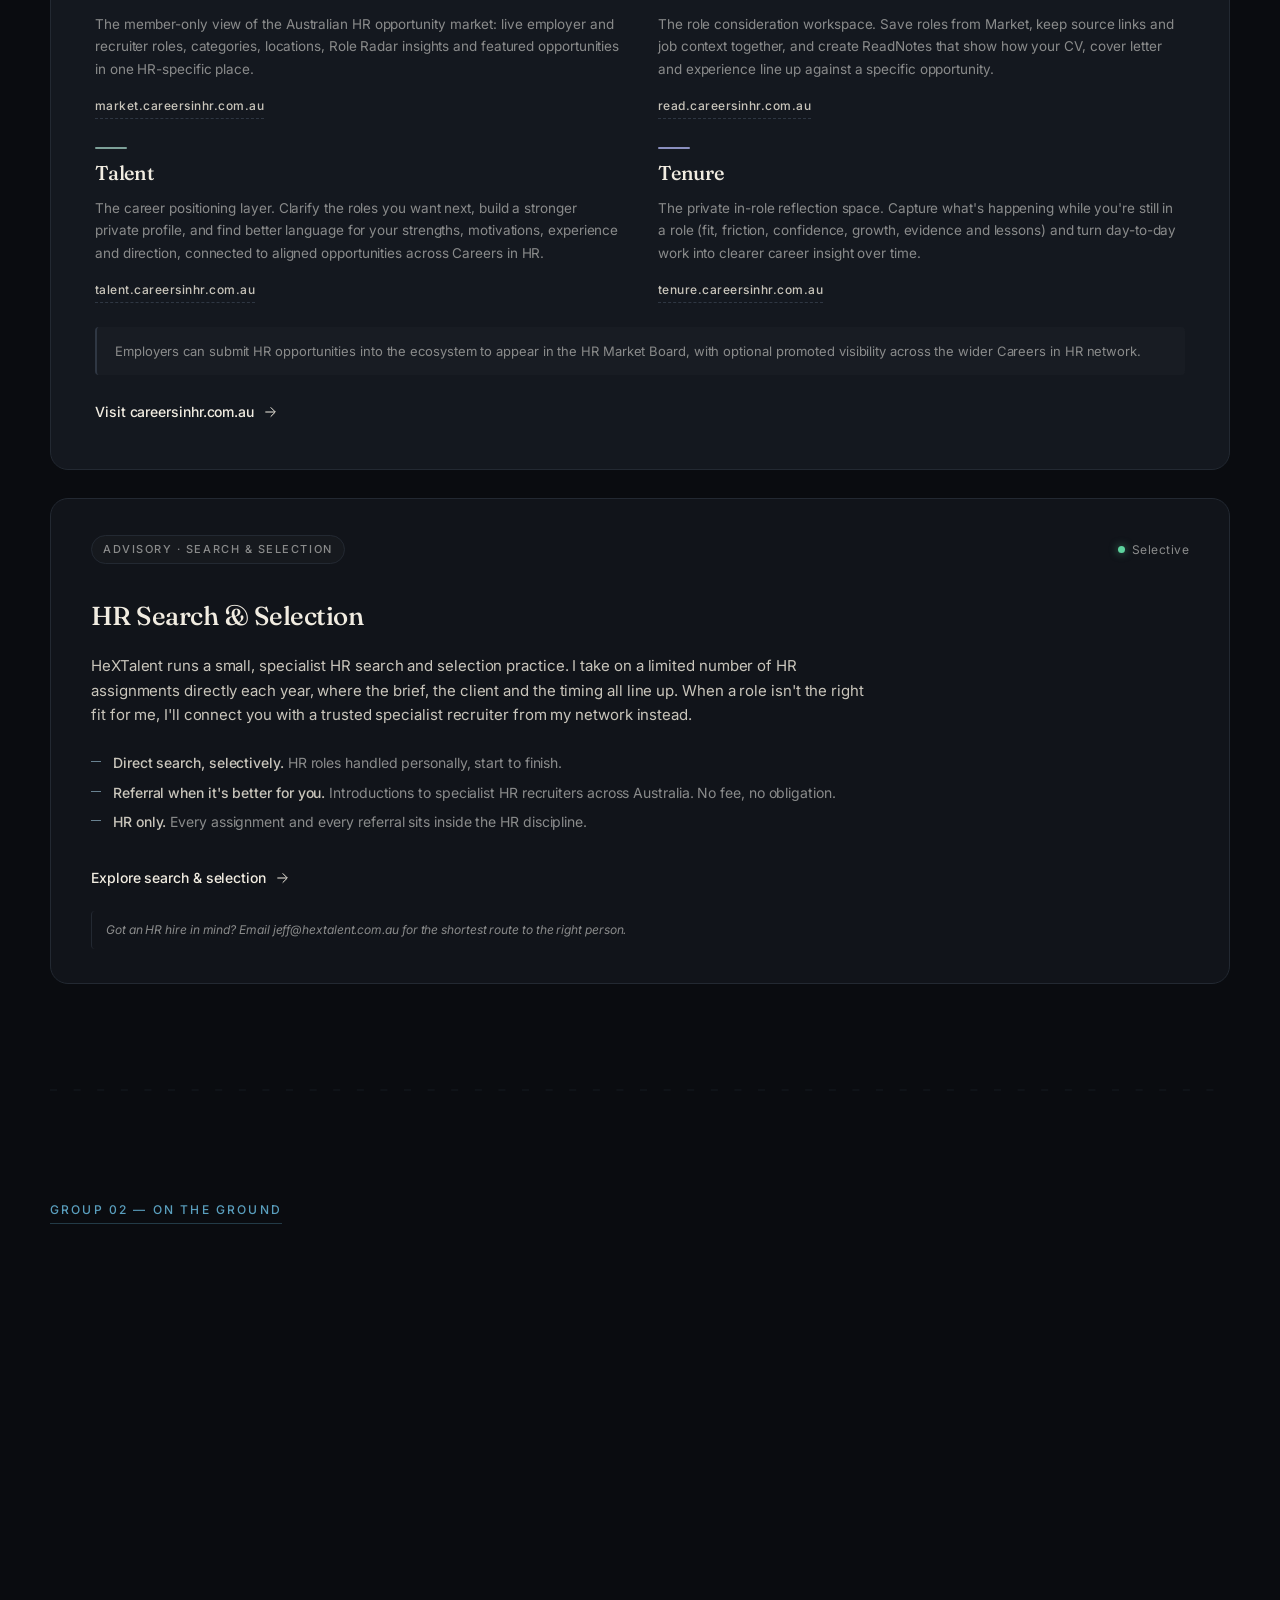
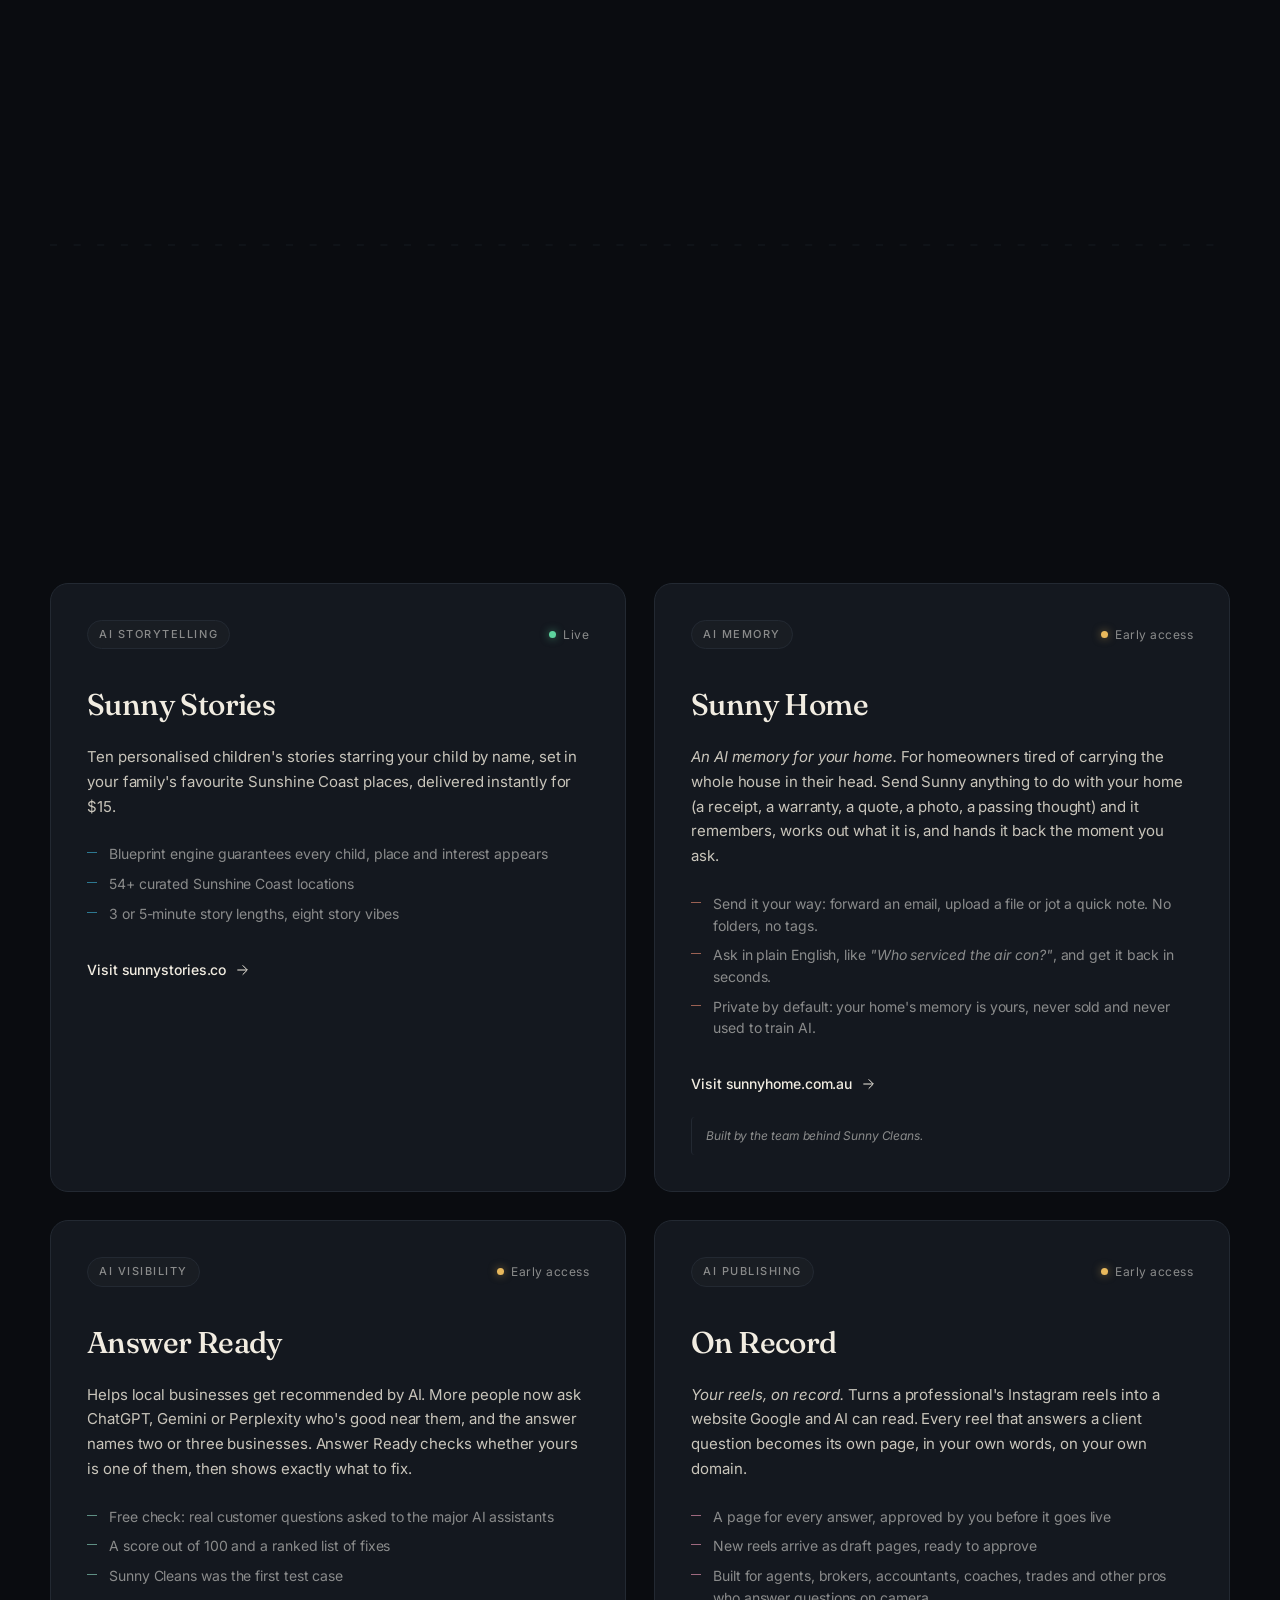
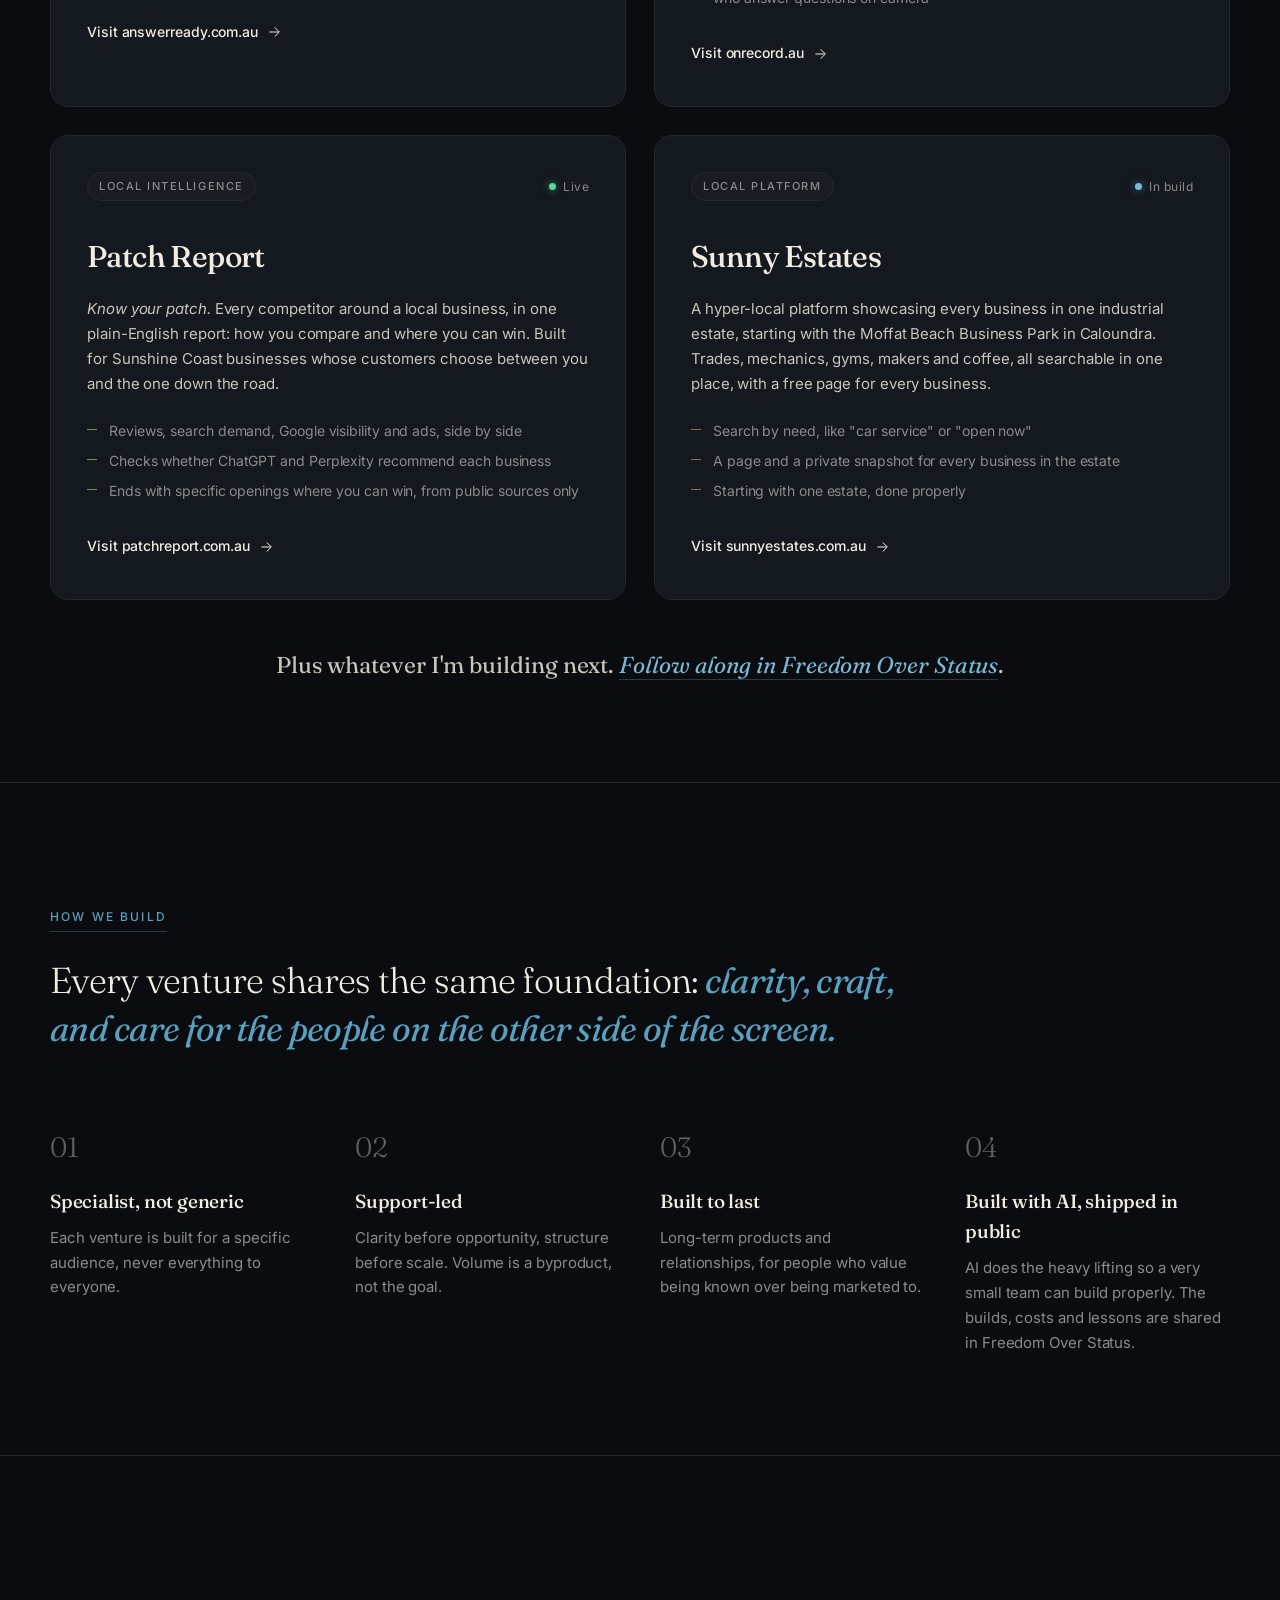
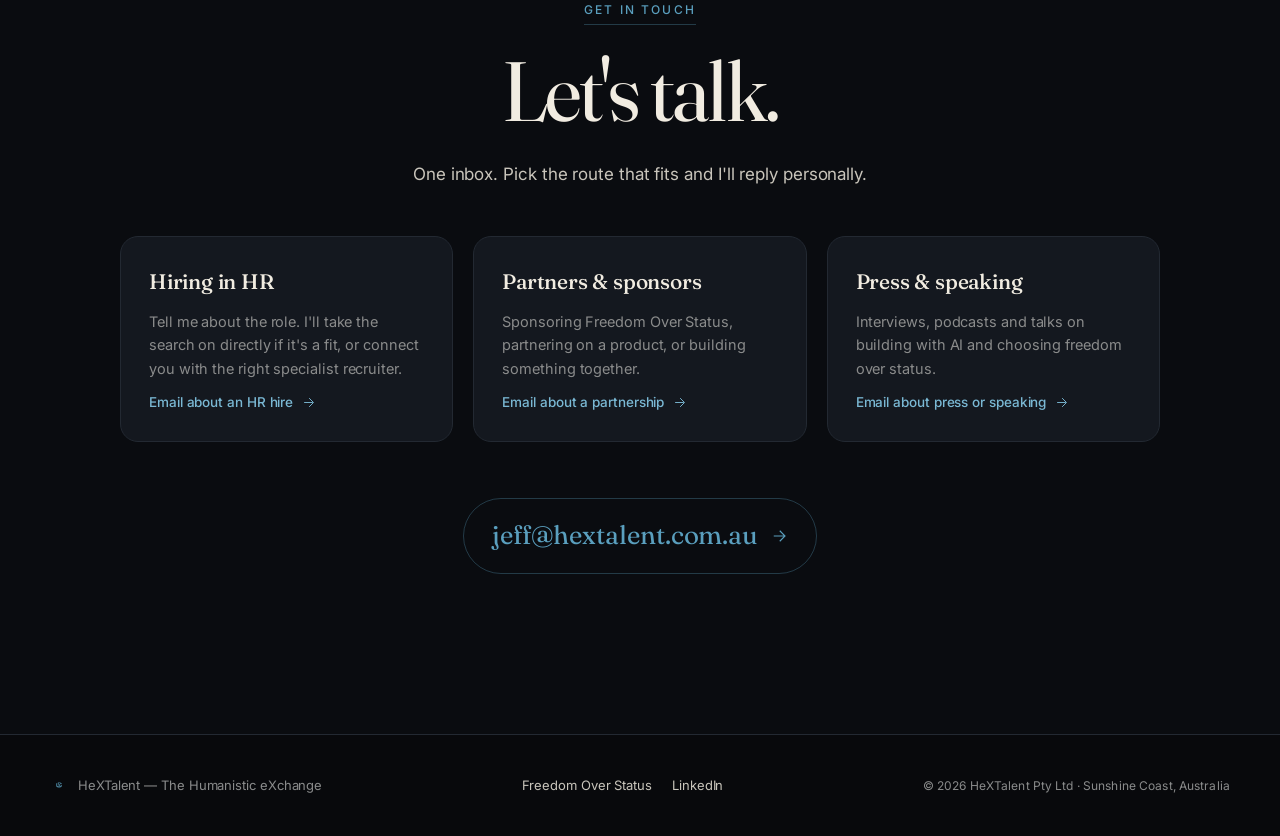
==== commit edb17432: "Add Patch Report to AI products Co-Authored-By: Claude Opus 5.5 <noreply@anthropic.com> Claude-Sessi" ====
--- a/index.html
+++ b/index.html
@@ -81,6 +81,7 @@
       { "@type": "Organization", "name": "Sunny Home", "url": "https://sunnyhome.com.au/" },
       { "@type": "Organization", "name": "Answer Ready", "url": "https://answerready.com.au/" },
       { "@type": "Organization", "name": "On Record", "url": "https://www.onrecord.au/" },
+      { "@type": "Organization", "name": "Patch Report", "url": "https://www.patchreport.com.au/" },
       { "@type": "Organization", "name": "Sunny Estates", "url": "https://www.sunnyestates.com.au/" }
     ]
   }
@@ -425,7 +426,28 @@
             <div class="card__glow" aria-hidden="true"></div>
           </article>
 
-          <article class="card" data-accent="sunny-estates" data-anim="fade-up">
+          <article class="card" data-accent="patch-report" data-anim="fade-up">
+            <div class="card__top">
+              <span class="card__tag">Local intelligence</span>
+              <span class="card__status"><span class="dot" aria-hidden="true"></span>Live</span>
+            </div>
+            <h3 class="card__title">Patch Report</h3>
+            <p class="card__desc">
+              <em>Know your patch.</em> Every competitor around a local business, in one plain-English report: how you compare and where you can win. Built for Sunshine Coast businesses whose customers choose between you and the one down the road.
+            </p>
+            <ul class="card__features">
+              <li>Reviews, search demand, Google visibility and ads, side by side</li>
+              <li>Checks whether ChatGPT and Perplexity recommend each business</li>
+              <li>Ends with specific openings where you can win, from public sources only</li>
+            </ul>
+            <a class="card__link" href="https://www.patchreport.com.au" target="_blank" rel="noopener">
+              <span>Visit patchreport.com.au</span>
+              <svg viewBox="0 0 24 24" fill="none" stroke="currentColor" stroke-width="1.5" aria-hidden="true"><path d="M5 12h14M13 5l7 7-7 7"/></svg>
+            </a>
+            <div class="card__glow" aria-hidden="true"></div>
+          </article>
+
+          <article class="card" data-accent="sunny-estates" data-anim="fade-up" data-delay="100">
             <div class="card__top">
               <span class="card__tag">Local platform</span>
               <span class="card__status"><span class="dot dot--build" aria-hidden="true"></span>In build</span>
--- a/styles.css
+++ b/styles.css
@@ -37,6 +37,7 @@
   --c-answer: #7fc4b0;
   --c-estates: #c98f6b;
   --c-onrecord: #d98ca8;
+  --c-patch: #a9c46a;
 
   /* Status dots */
   --dot-live: #5dd39e;
@@ -854,6 +855,7 @@
 .card[data-accent="answer-ready"] .card__glow { background: radial-gradient(circle, var(--c-answer), transparent 60%); }
 .card[data-accent="sunny-estates"] .card__glow { background: radial-gradient(circle, var(--c-estates), transparent 60%); }
 .card[data-accent="on-record"] .card__glow { background: radial-gradient(circle, var(--c-onrecord), transparent 60%); }
+.card[data-accent="patch-report"] .card__glow { background: radial-gradient(circle, var(--c-patch), transparent 60%); }
 
 .card__top {
   display: flex;
@@ -948,6 +950,7 @@
 .card[data-accent="answer-ready"] .card__title::after { background: var(--c-answer); }
 .card[data-accent="sunny-estates"] .card__title::after { background: var(--c-estates); }
 .card[data-accent="on-record"] .card__title::after { background: var(--c-onrecord); }
+.card[data-accent="patch-report"] .card__title::after { background: var(--c-patch); }
 
 .card:hover .card__title::after {
   transform: scaleX(1);
@@ -999,6 +1002,7 @@
 .card[data-accent="answer-ready"] .card__features li::before { background: var(--c-answer); opacity: 0.7; }
 .card[data-accent="sunny-estates"] .card__features li::before { background: var(--c-estates); opacity: 0.7; }
 .card[data-accent="on-record"] .card__features li::before { background: var(--c-onrecord); opacity: 0.7; }
+.card[data-accent="patch-report"] .card__features li::before { background: var(--c-patch); opacity: 0.7; }
 
 .card__features strong {
   color: var(--text-soft);
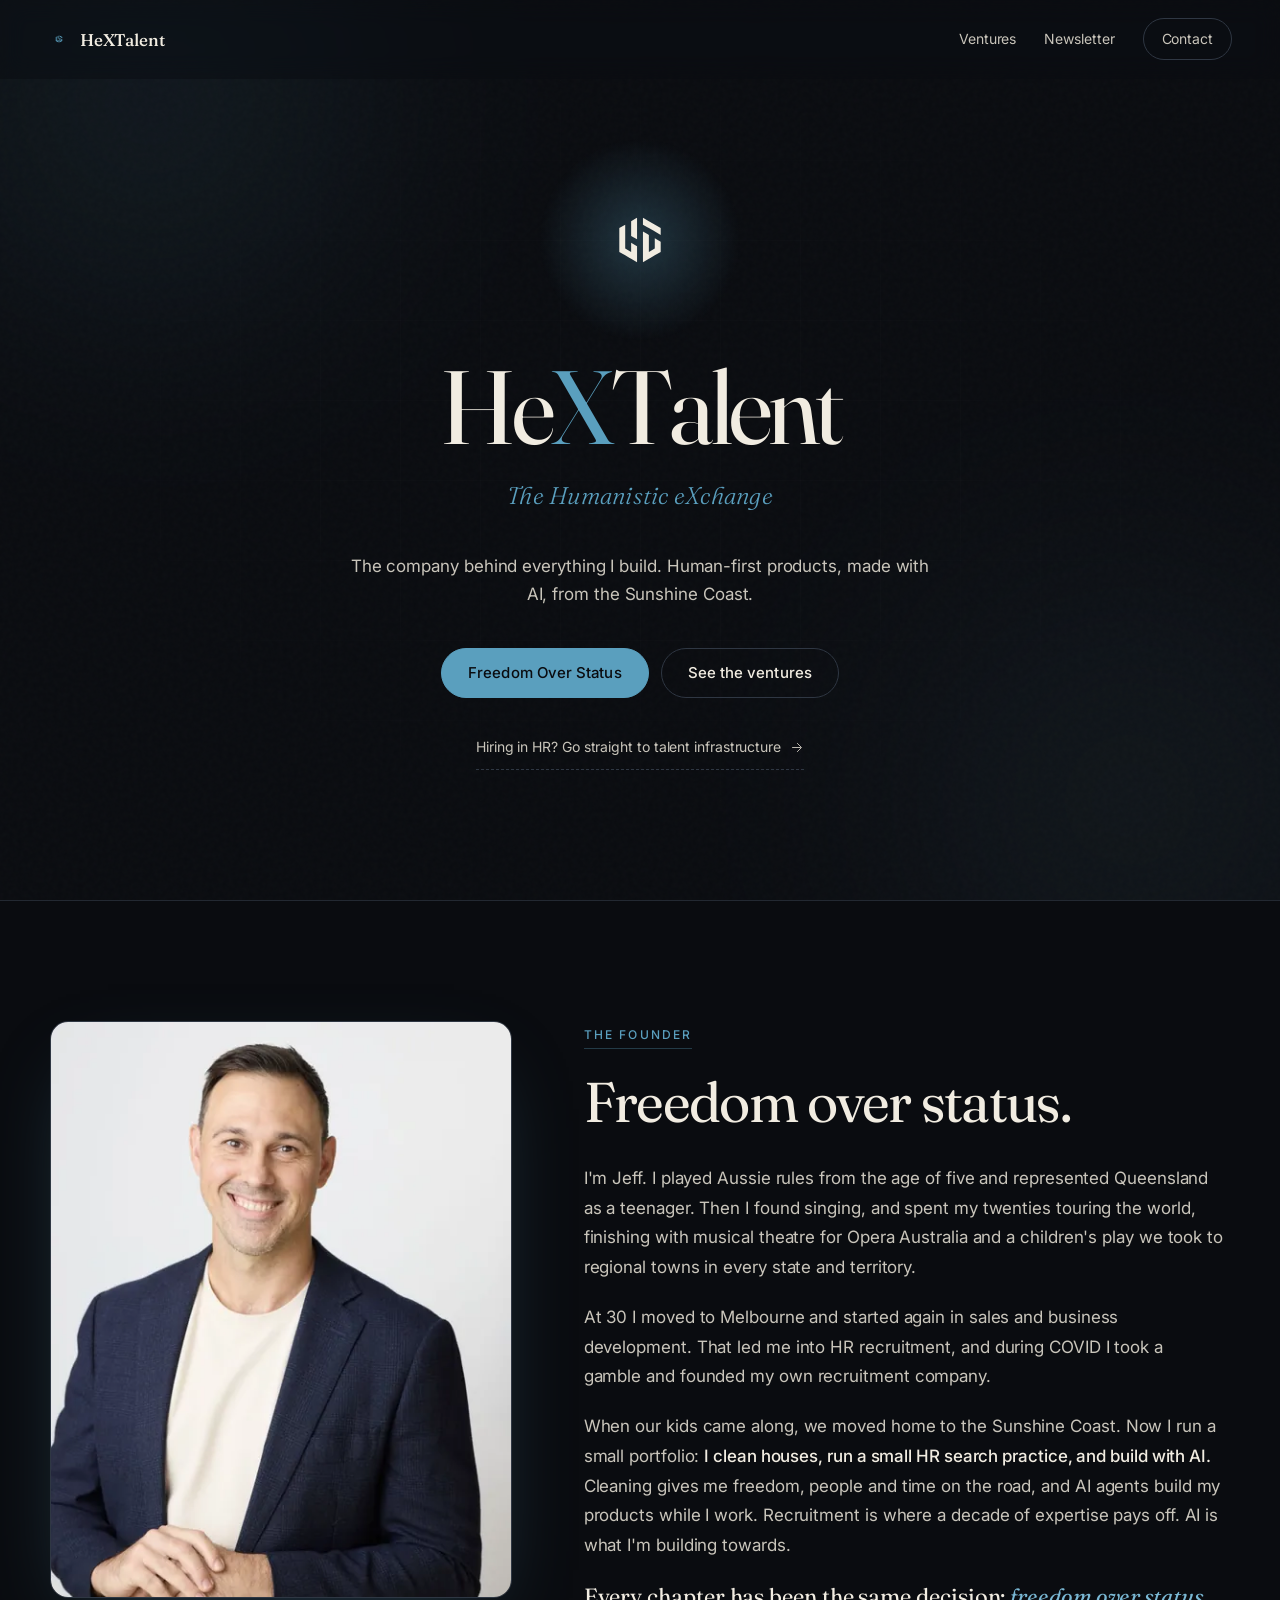
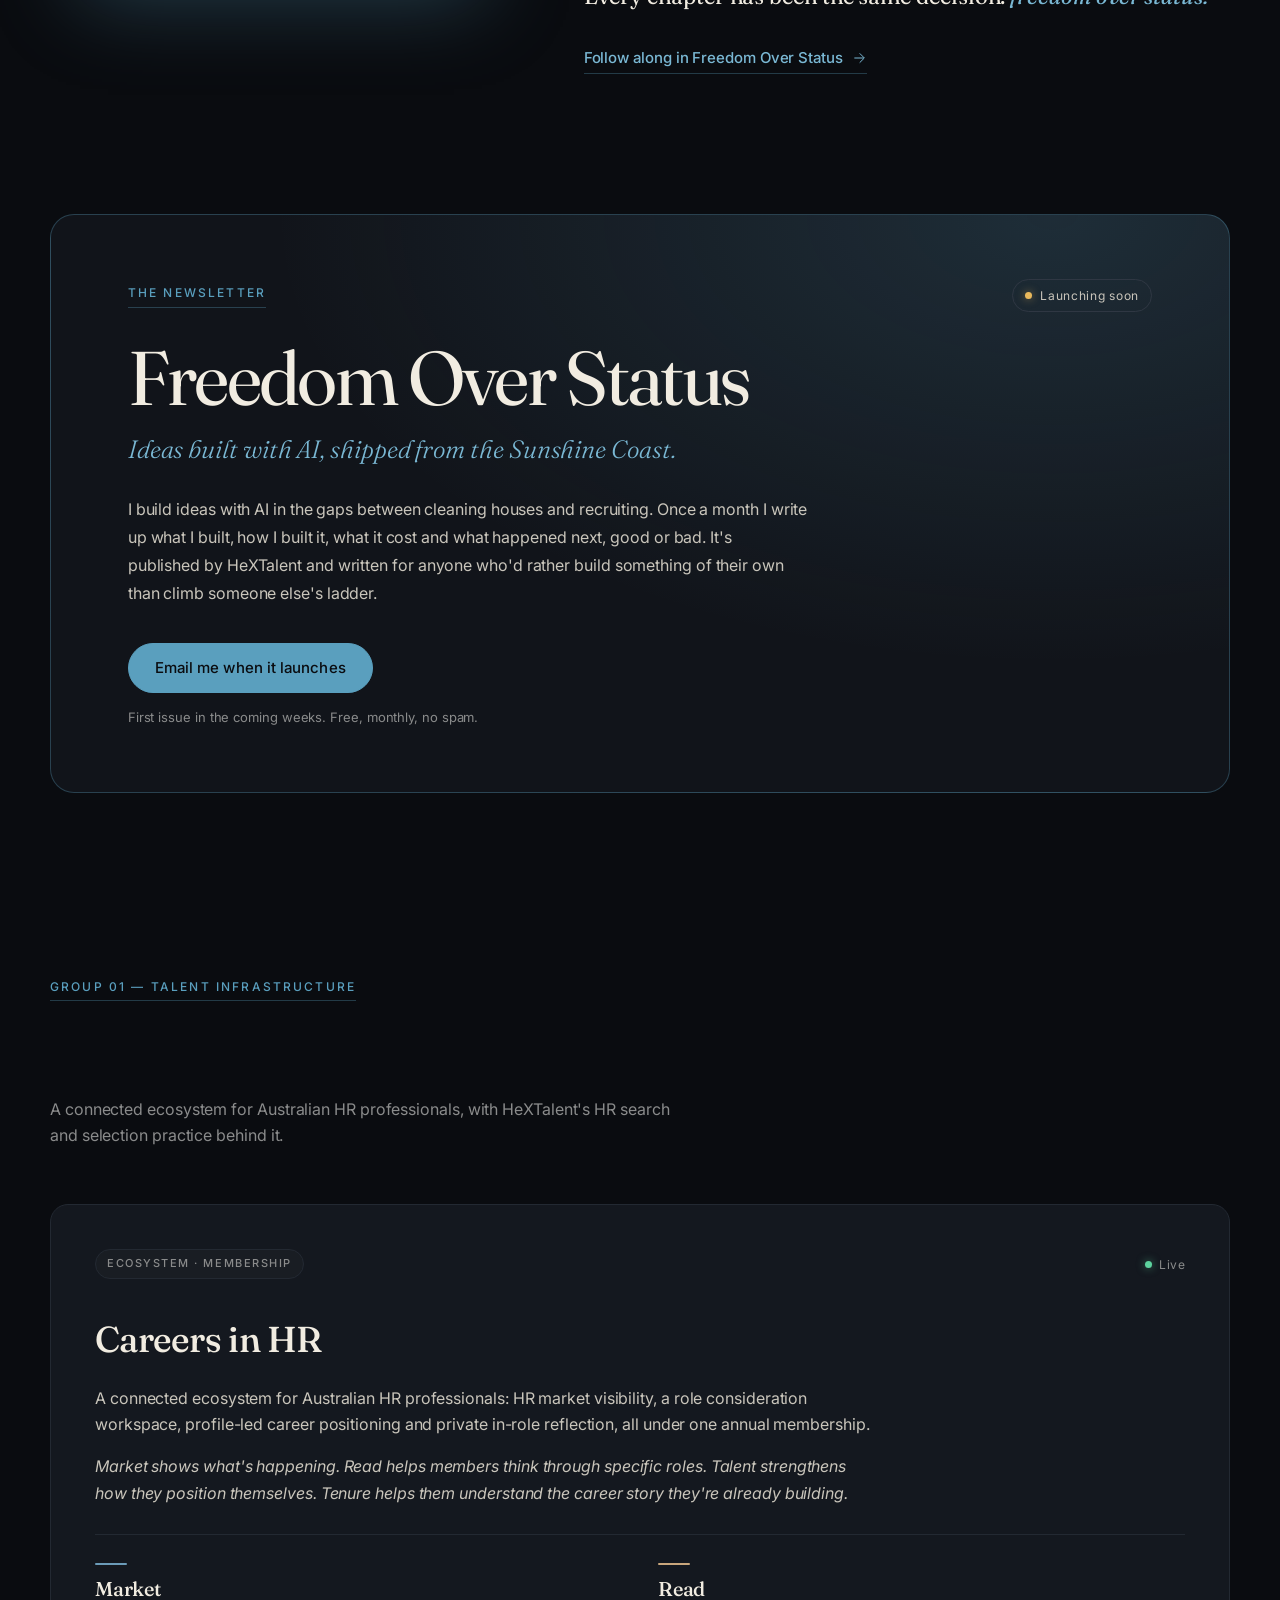
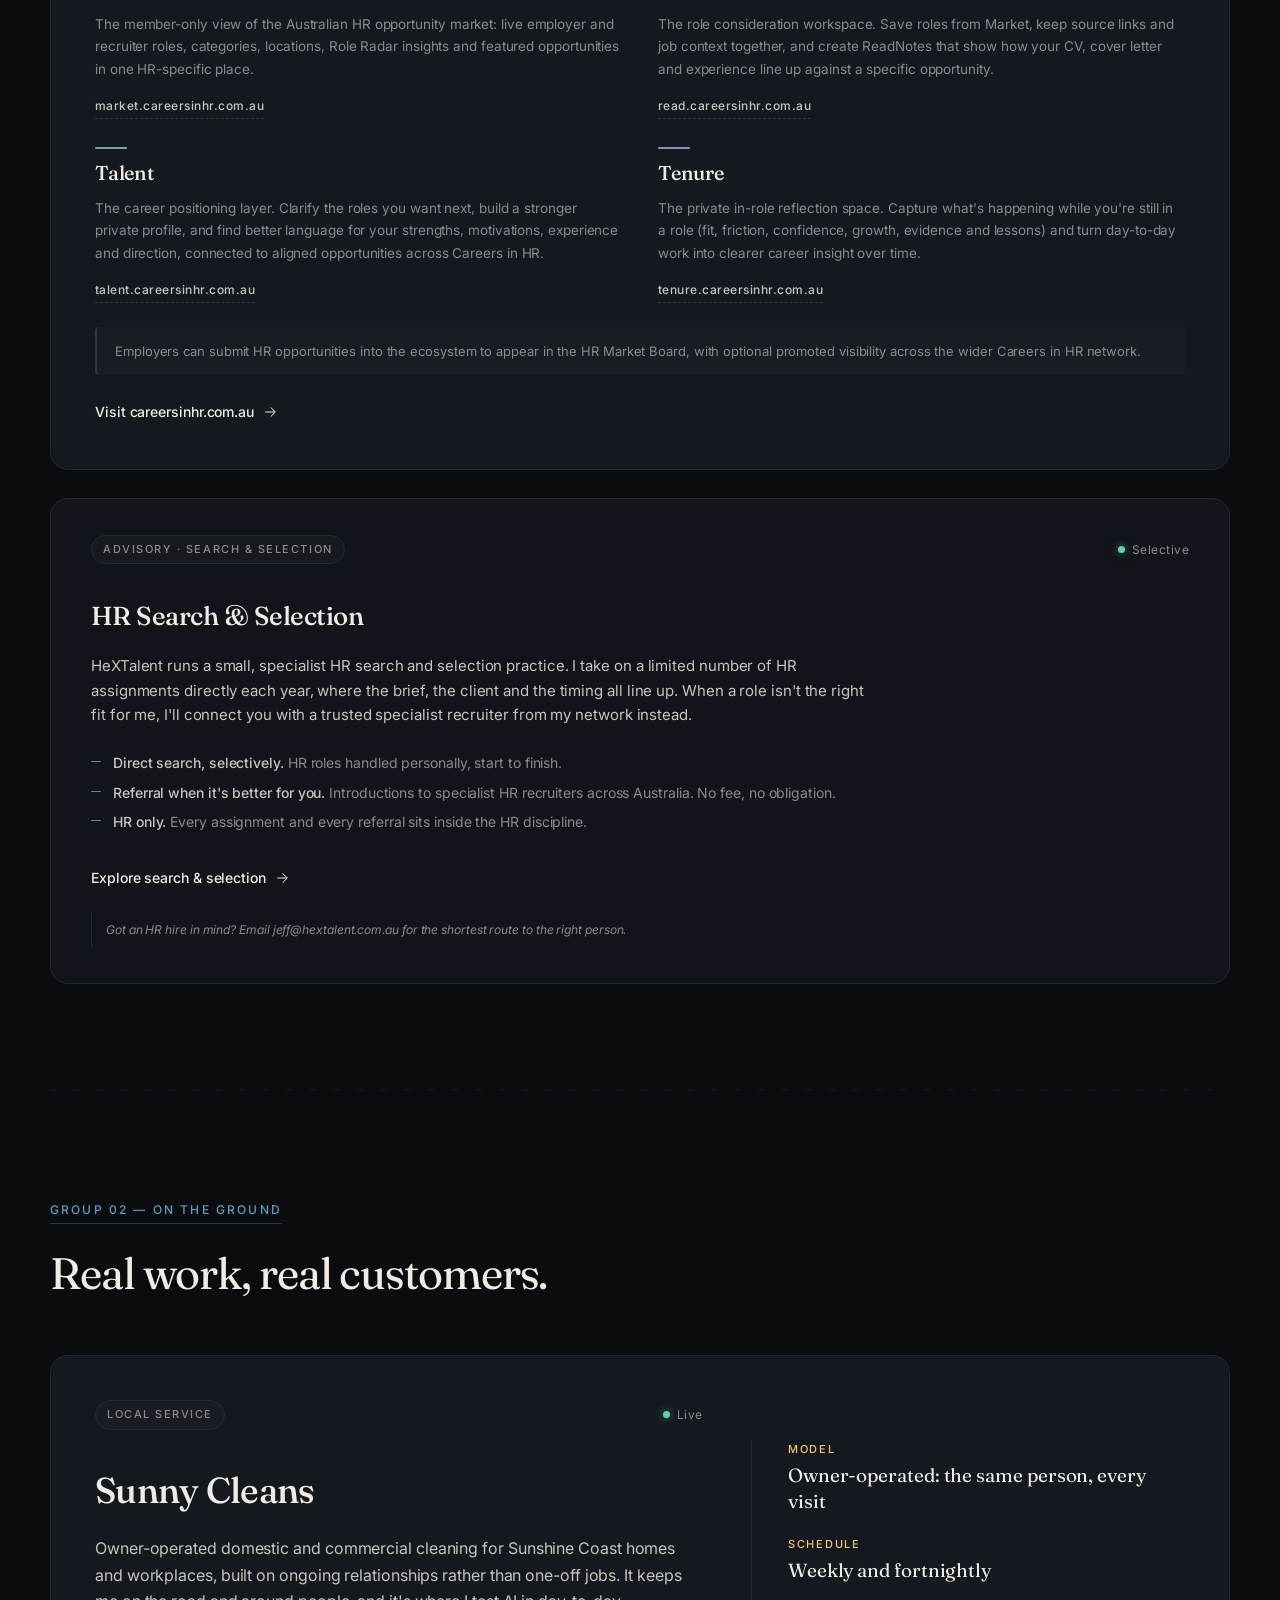
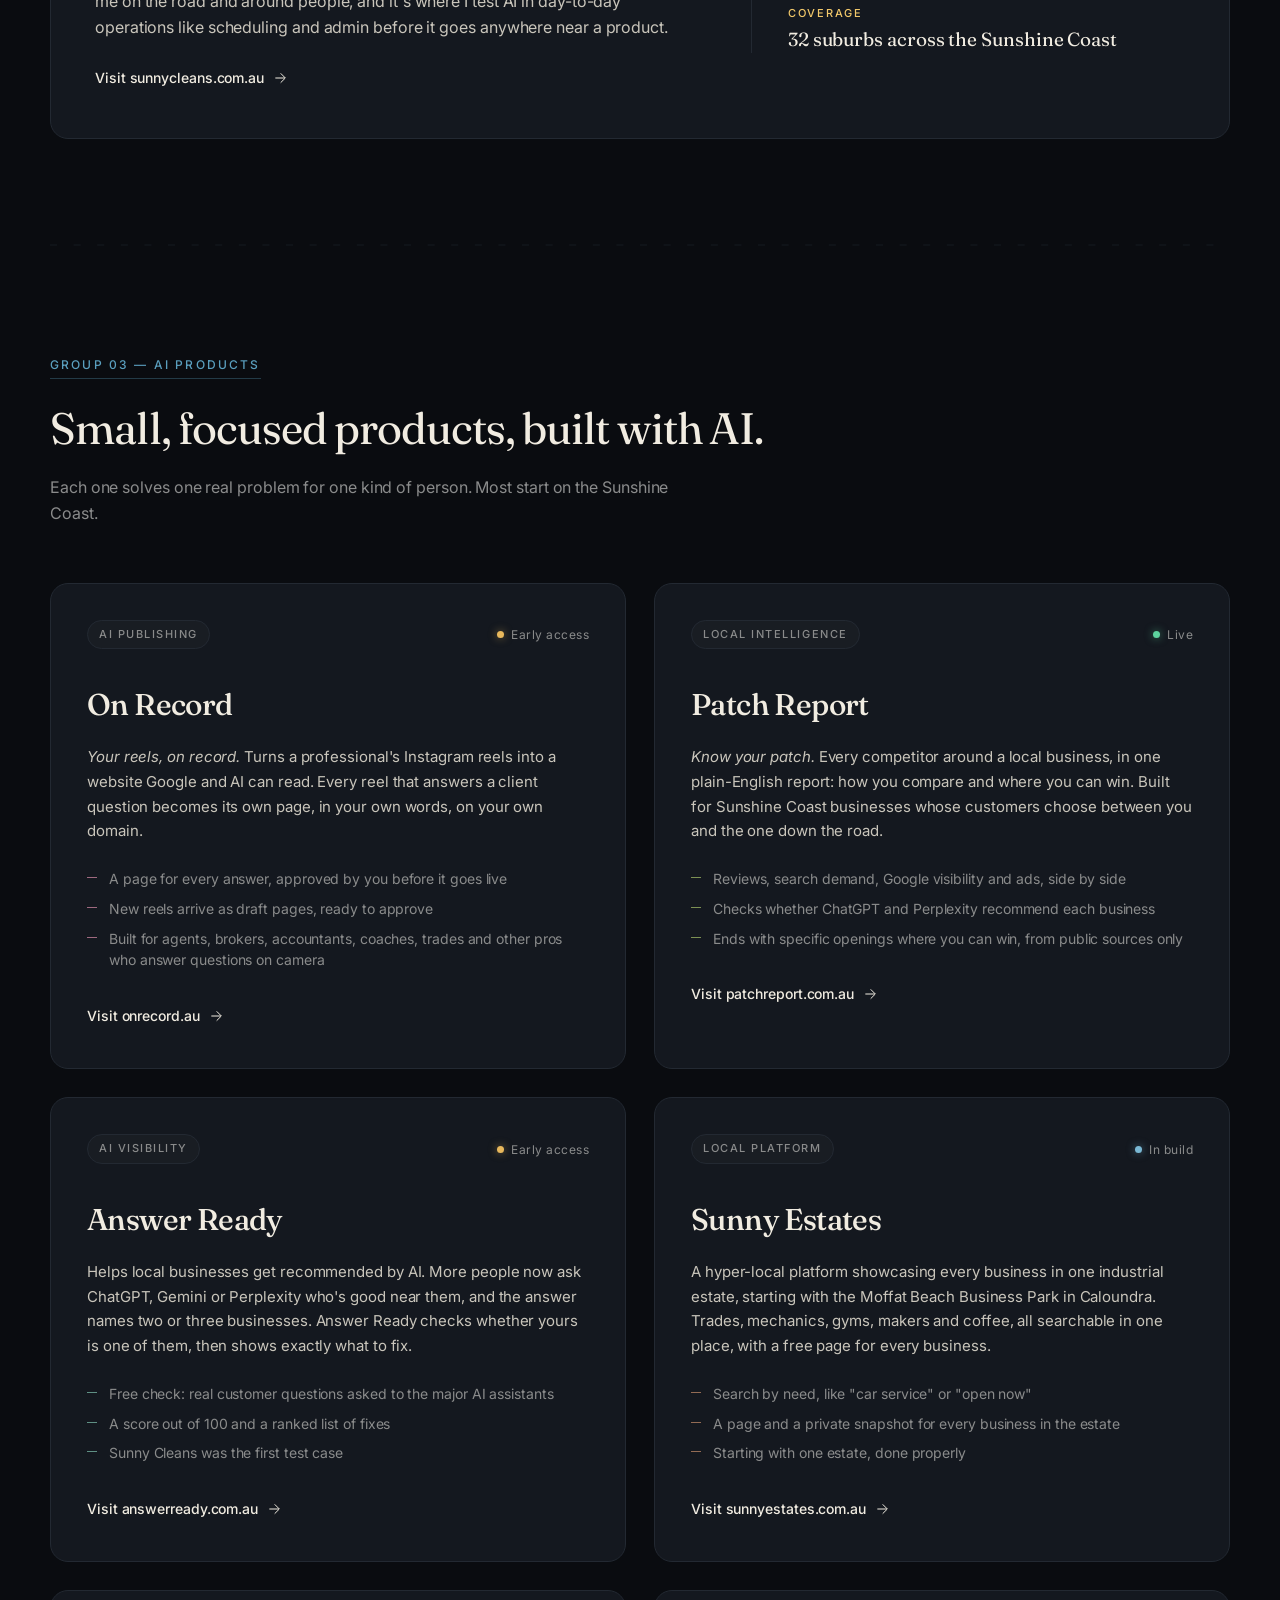
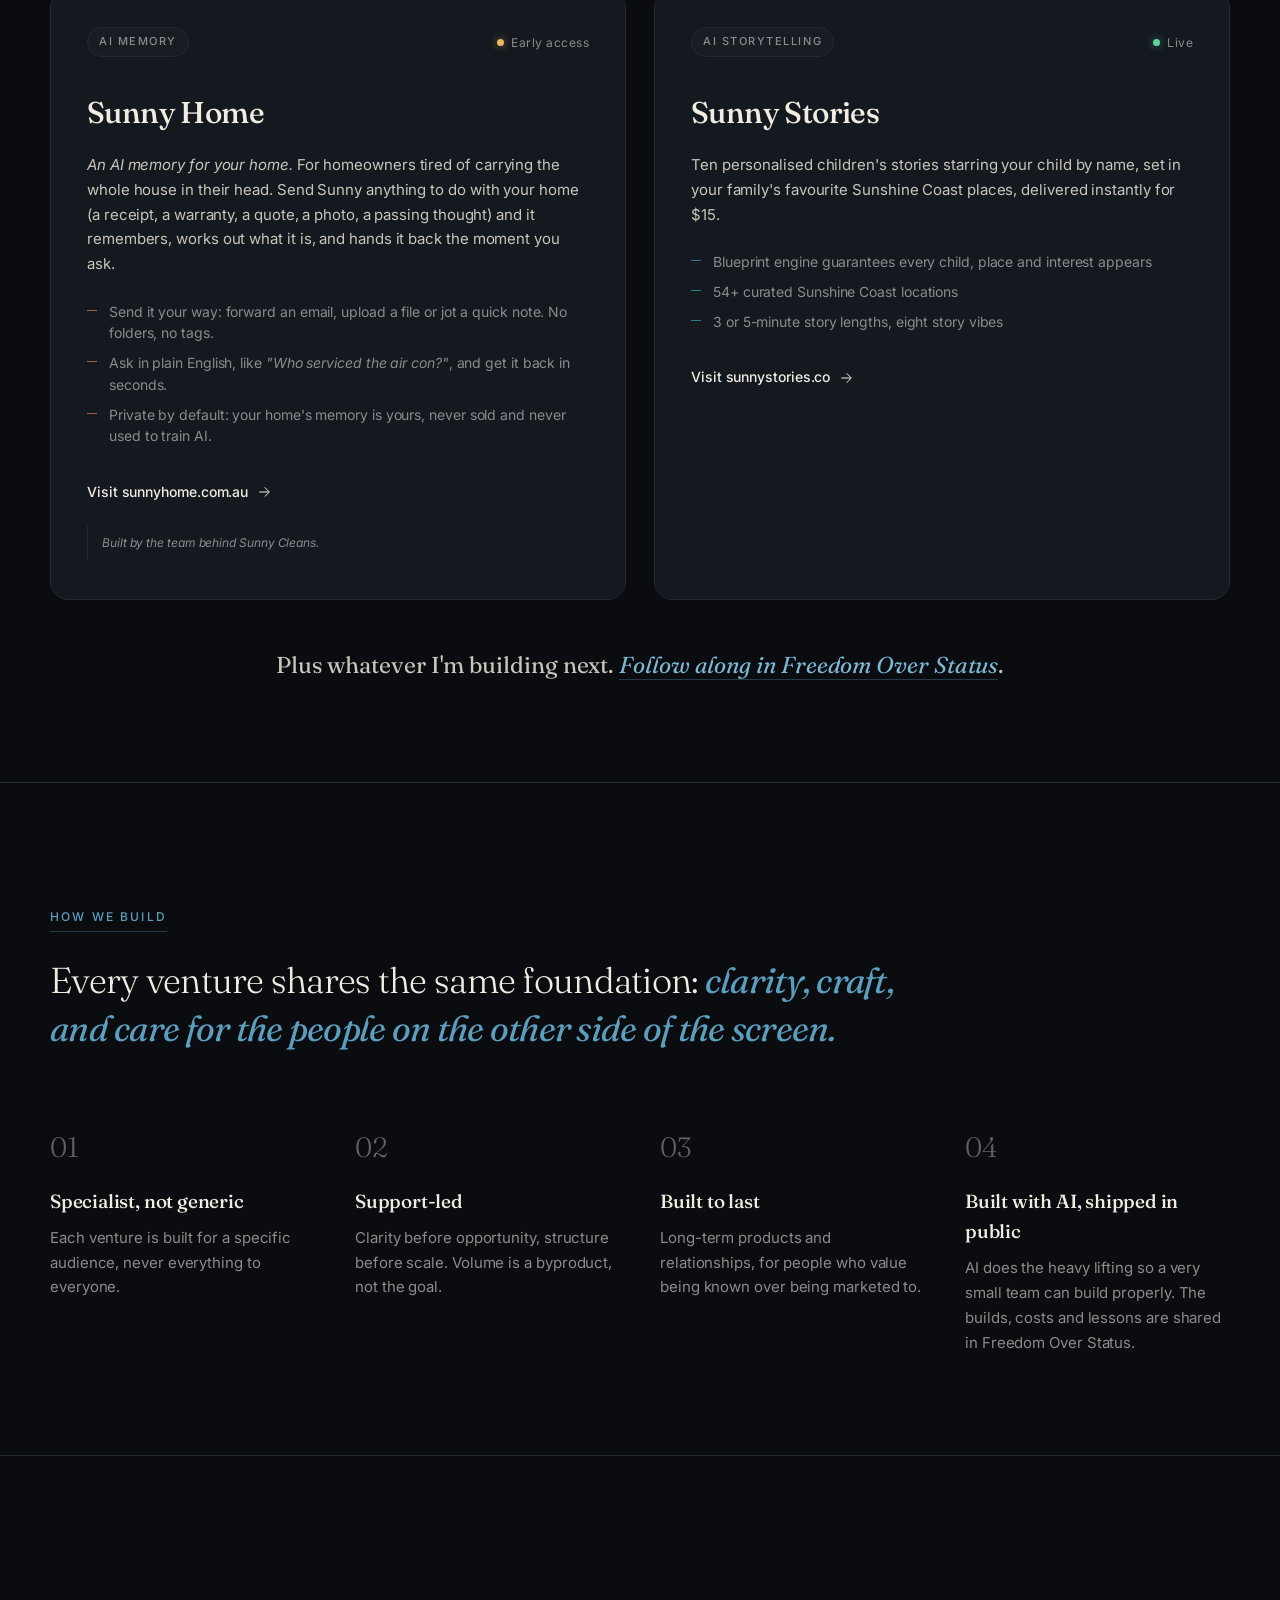
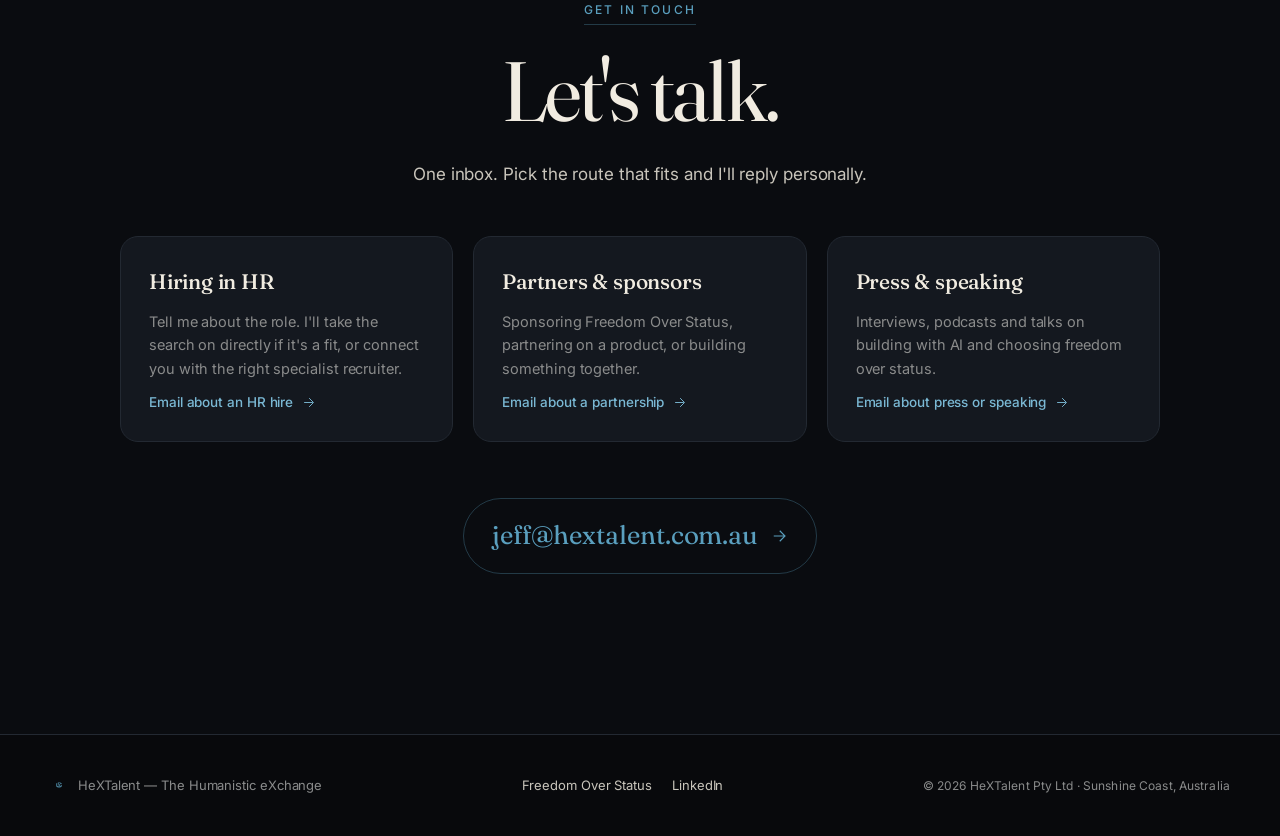
==== commit 0fd0e51b: "Reorder AI products: On Record, Patch Report, Answer Ready, Sunny Estates, Sunny Home, Sunny Stories" ====
--- a/index.html
+++ b/index.html
@@ -341,7 +341,113 @@
         </header>
 
         <div class="cards">
-          <article class="card" data-accent="sunny-stories" data-anim="fade-up">
+          <article class="card" data-accent="on-record" data-anim="fade-up">
+            <div class="card__top">
+              <span class="card__tag">AI publishing</span>
+              <span class="card__status"><span class="dot dot--early" aria-hidden="true"></span>Early access</span>
+            </div>
+            <h3 class="card__title">On Record</h3>
+            <p class="card__desc">
+              <em>Your reels, on record.</em> Turns a professional's Instagram reels into a website Google and AI can read. Every reel that answers a client question becomes its own page, in your own words, on your own domain.
+            </p>
+            <ul class="card__features">
+              <li>A page for every answer, approved by you before it goes live</li>
+              <li>New reels arrive as draft pages, ready to approve</li>
+              <li>Built for agents, brokers, accountants, coaches, trades and other pros who answer questions on camera</li>
+            </ul>
+            <a class="card__link" href="https://www.onrecord.au" target="_blank" rel="noopener">
+              <span>Visit onrecord.au</span>
+              <svg viewBox="0 0 24 24" fill="none" stroke="currentColor" stroke-width="1.5" aria-hidden="true"><path d="M5 12h14M13 5l7 7-7 7"/></svg>
+            </a>
+            <div class="card__glow" aria-hidden="true"></div>
+          </article>
+
+          <article class="card" data-accent="patch-report" data-anim="fade-up" data-delay="100">
+            <div class="card__top">
+              <span class="card__tag">Local intelligence</span>
+              <span class="card__status"><span class="dot" aria-hidden="true"></span>Live</span>
+            </div>
+            <h3 class="card__title">Patch Report</h3>
+            <p class="card__desc">
+              <em>Know your patch.</em> Every competitor around a local business, in one plain-English report: how you compare and where you can win. Built for Sunshine Coast businesses whose customers choose between you and the one down the road.
+            </p>
+            <ul class="card__features">
+              <li>Reviews, search demand, Google visibility and ads, side by side</li>
+              <li>Checks whether ChatGPT and Perplexity recommend each business</li>
+              <li>Ends with specific openings where you can win, from public sources only</li>
+            </ul>
+            <a class="card__link" href="https://www.patchreport.com.au" target="_blank" rel="noopener">
+              <span>Visit patchreport.com.au</span>
+              <svg viewBox="0 0 24 24" fill="none" stroke="currentColor" stroke-width="1.5" aria-hidden="true"><path d="M5 12h14M13 5l7 7-7 7"/></svg>
+            </a>
+            <div class="card__glow" aria-hidden="true"></div>
+          </article>
+
+          <article class="card" data-accent="answer-ready" data-anim="fade-up">
+            <div class="card__top">
+              <span class="card__tag">AI visibility</span>
+              <span class="card__status"><span class="dot dot--early" aria-hidden="true"></span>Early access</span>
+            </div>
+            <h3 class="card__title">Answer Ready</h3>
+            <p class="card__desc">
+              Helps local businesses get recommended by AI. More people now ask ChatGPT, Gemini or Perplexity who's good near them, and the answer names two or three businesses. Answer Ready checks whether yours is one of them, then shows exactly what to fix.
+            </p>
+            <ul class="card__features">
+              <li>Free check: real customer questions asked to the major AI assistants</li>
+              <li>A score out of 100 and a ranked list of fixes</li>
+              <li>Sunny Cleans was the first test case</li>
+            </ul>
+            <a class="card__link" href="https://answerready.com.au" target="_blank" rel="noopener">
+              <span>Visit answerready.com.au</span>
+              <svg viewBox="0 0 24 24" fill="none" stroke="currentColor" stroke-width="1.5" aria-hidden="true"><path d="M5 12h14M13 5l7 7-7 7"/></svg>
+            </a>
+            <div class="card__glow" aria-hidden="true"></div>
+          </article>
+
+          <article class="card" data-accent="sunny-estates" data-anim="fade-up" data-delay="100">
+            <div class="card__top">
+              <span class="card__tag">Local platform</span>
+              <span class="card__status"><span class="dot dot--build" aria-hidden="true"></span>In build</span>
+            </div>
+            <h3 class="card__title">Sunny Estates</h3>
+            <p class="card__desc">
+              A hyper-local platform showcasing every business in one industrial estate, starting with the Moffat Beach Business Park in Caloundra. Trades, mechanics, gyms, makers and coffee, all searchable in one place, with a free page for every business.
+            </p>
+            <ul class="card__features">
+              <li>Search by need, like "car service" or "open now"</li>
+              <li>A page and a private snapshot for every business in the estate</li>
+              <li>Starting with one estate, done properly</li>
+            </ul>
+            <a class="card__link" href="https://www.sunnyestates.com.au" target="_blank" rel="noopener">
+              <span>Visit sunnyestates.com.au</span>
+              <svg viewBox="0 0 24 24" fill="none" stroke="currentColor" stroke-width="1.5" aria-hidden="true"><path d="M5 12h14M13 5l7 7-7 7"/></svg>
+            </a>
+            <div class="card__glow" aria-hidden="true"></div>
+          </article>
+
+          <article class="card" data-accent="sunny-home" data-anim="fade-up">
+            <div class="card__top">
+              <span class="card__tag">AI memory</span>
+              <span class="card__status"><span class="dot dot--early" aria-hidden="true"></span>Early access</span>
+            </div>
+            <h3 class="card__title">Sunny Home</h3>
+            <p class="card__desc">
+              <em>An AI memory for your home.</em> For homeowners tired of carrying the whole house in their head. Send Sunny anything to do with your home (a receipt, a warranty, a quote, a photo, a passing thought) and it remembers, works out what it is, and hands it back the moment you ask.
+            </p>
+            <ul class="card__features">
+              <li>Send it your way: forward an email, upload a file or jot a quick note. No folders, no tags.</li>
+              <li>Ask in plain English, like <em>"Who serviced the air con?"</em>, and get it back in seconds.</li>
+              <li>Private by default: your home's memory is yours, never sold and never used to train AI.</li>
+            </ul>
+            <a class="card__link" href="https://sunnyhome.com.au" target="_blank" rel="noopener">
+              <span>Visit sunnyhome.com.au</span>
+              <svg viewBox="0 0 24 24" fill="none" stroke="currentColor" stroke-width="1.5" aria-hidden="true"><path d="M5 12h14M13 5l7 7-7 7"/></svg>
+            </a>
+            <p class="card__footnote card__footnote--compact">Built by the team behind Sunny Cleans.</p>
+            <div class="card__glow" aria-hidden="true"></div>
+          </article>
+
+          <article class="card" data-accent="sunny-stories" data-anim="fade-up" data-delay="100">
             <div class="card__top">
               <span class="card__tag">AI storytelling</span>
               <span class="card__status"><span class="dot" aria-hidden="true"></span>Live</span>
@@ -357,112 +463,6 @@
             </ul>
             <a class="card__link" href="https://sunnystories.co" target="_blank" rel="noopener">
               <span>Visit sunnystories.co</span>
-              <svg viewBox="0 0 24 24" fill="none" stroke="currentColor" stroke-width="1.5" aria-hidden="true"><path d="M5 12h14M13 5l7 7-7 7"/></svg>
-            </a>
-            <div class="card__glow" aria-hidden="true"></div>
-          </article>
-
-          <article class="card" data-accent="sunny-home" data-anim="fade-up" data-delay="100">
-            <div class="card__top">
-              <span class="card__tag">AI memory</span>
-              <span class="card__status"><span class="dot dot--early" aria-hidden="true"></span>Early access</span>
-            </div>
-            <h3 class="card__title">Sunny Home</h3>
-            <p class="card__desc">
-              <em>An AI memory for your home.</em> For homeowners tired of carrying the whole house in their head. Send Sunny anything to do with your home (a receipt, a warranty, a quote, a photo, a passing thought) and it remembers, works out what it is, and hands it back the moment you ask.
-            </p>
-            <ul class="card__features">
-              <li>Send it your way: forward an email, upload a file or jot a quick note. No folders, no tags.</li>
-              <li>Ask in plain English, like <em>"Who serviced the air con?"</em>, and get it back in seconds.</li>
-              <li>Private by default: your home's memory is yours, never sold and never used to train AI.</li>
-            </ul>
-            <a class="card__link" href="https://sunnyhome.com.au" target="_blank" rel="noopener">
-              <span>Visit sunnyhome.com.au</span>
-              <svg viewBox="0 0 24 24" fill="none" stroke="currentColor" stroke-width="1.5" aria-hidden="true"><path d="M5 12h14M13 5l7 7-7 7"/></svg>
-            </a>
-            <p class="card__footnote card__footnote--compact">Built by the team behind Sunny Cleans.</p>
-            <div class="card__glow" aria-hidden="true"></div>
-          </article>
-
-          <article class="card" data-accent="answer-ready" data-anim="fade-up">
-            <div class="card__top">
-              <span class="card__tag">AI visibility</span>
-              <span class="card__status"><span class="dot dot--early" aria-hidden="true"></span>Early access</span>
-            </div>
-            <h3 class="card__title">Answer Ready</h3>
-            <p class="card__desc">
-              Helps local businesses get recommended by AI. More people now ask ChatGPT, Gemini or Perplexity who's good near them, and the answer names two or three businesses. Answer Ready checks whether yours is one of them, then shows exactly what to fix.
-            </p>
-            <ul class="card__features">
-              <li>Free check: real customer questions asked to the major AI assistants</li>
-              <li>A score out of 100 and a ranked list of fixes</li>
-              <li>Sunny Cleans was the first test case</li>
-            </ul>
-            <a class="card__link" href="https://answerready.com.au" target="_blank" rel="noopener">
-              <span>Visit answerready.com.au</span>
-              <svg viewBox="0 0 24 24" fill="none" stroke="currentColor" stroke-width="1.5" aria-hidden="true"><path d="M5 12h14M13 5l7 7-7 7"/></svg>
-            </a>
-            <div class="card__glow" aria-hidden="true"></div>
-          </article>
-
-          <article class="card" data-accent="on-record" data-anim="fade-up" data-delay="100">
-            <div class="card__top">
-              <span class="card__tag">AI publishing</span>
-              <span class="card__status"><span class="dot dot--early" aria-hidden="true"></span>Early access</span>
-            </div>
-            <h3 class="card__title">On Record</h3>
-            <p class="card__desc">
-              <em>Your reels, on record.</em> Turns a professional's Instagram reels into a website Google and AI can read. Every reel that answers a client question becomes its own page, in your own words, on your own domain.
-            </p>
-            <ul class="card__features">
-              <li>A page for every answer, approved by you before it goes live</li>
-              <li>New reels arrive as draft pages, ready to approve</li>
-              <li>Built for agents, brokers, accountants, coaches, trades and other pros who answer questions on camera</li>
-            </ul>
-            <a class="card__link" href="https://www.onrecord.au" target="_blank" rel="noopener">
-              <span>Visit onrecord.au</span>
-              <svg viewBox="0 0 24 24" fill="none" stroke="currentColor" stroke-width="1.5" aria-hidden="true"><path d="M5 12h14M13 5l7 7-7 7"/></svg>
-            </a>
-            <div class="card__glow" aria-hidden="true"></div>
-          </article>
-
-          <article class="card" data-accent="patch-report" data-anim="fade-up">
-            <div class="card__top">
-              <span class="card__tag">Local intelligence</span>
-              <span class="card__status"><span class="dot" aria-hidden="true"></span>Live</span>
-            </div>
-            <h3 class="card__title">Patch Report</h3>
-            <p class="card__desc">
-              <em>Know your patch.</em> Every competitor around a local business, in one plain-English report: how you compare and where you can win. Built for Sunshine Coast businesses whose customers choose between you and the one down the road.
-            </p>
-            <ul class="card__features">
-              <li>Reviews, search demand, Google visibility and ads, side by side</li>
-              <li>Checks whether ChatGPT and Perplexity recommend each business</li>
-              <li>Ends with specific openings where you can win, from public sources only</li>
-            </ul>
-            <a class="card__link" href="https://www.patchreport.com.au" target="_blank" rel="noopener">
-              <span>Visit patchreport.com.au</span>
-              <svg viewBox="0 0 24 24" fill="none" stroke="currentColor" stroke-width="1.5" aria-hidden="true"><path d="M5 12h14M13 5l7 7-7 7"/></svg>
-            </a>
-            <div class="card__glow" aria-hidden="true"></div>
-          </article>
-
-          <article class="card" data-accent="sunny-estates" data-anim="fade-up" data-delay="100">
-            <div class="card__top">
-              <span class="card__tag">Local platform</span>
-              <span class="card__status"><span class="dot dot--build" aria-hidden="true"></span>In build</span>
-            </div>
-            <h3 class="card__title">Sunny Estates</h3>
-            <p class="card__desc">
-              A hyper-local platform showcasing every business in one industrial estate, starting with the Moffat Beach Business Park in Caloundra. Trades, mechanics, gyms, makers and coffee, all searchable in one place, with a free page for every business.
-            </p>
-            <ul class="card__features">
-              <li>Search by need, like "car service" or "open now"</li>
-              <li>A page and a private snapshot for every business in the estate</li>
-              <li>Starting with one estate, done properly</li>
-            </ul>
-            <a class="card__link" href="https://www.sunnyestates.com.au" target="_blank" rel="noopener">
-              <span>Visit sunnyestates.com.au</span>
               <svg viewBox="0 0 24 24" fill="none" stroke="currentColor" stroke-width="1.5" aria-hidden="true"><path d="M5 12h14M13 5l7 7-7 7"/></svg>
             </a>
             <div class="card__glow" aria-hidden="true"></div>
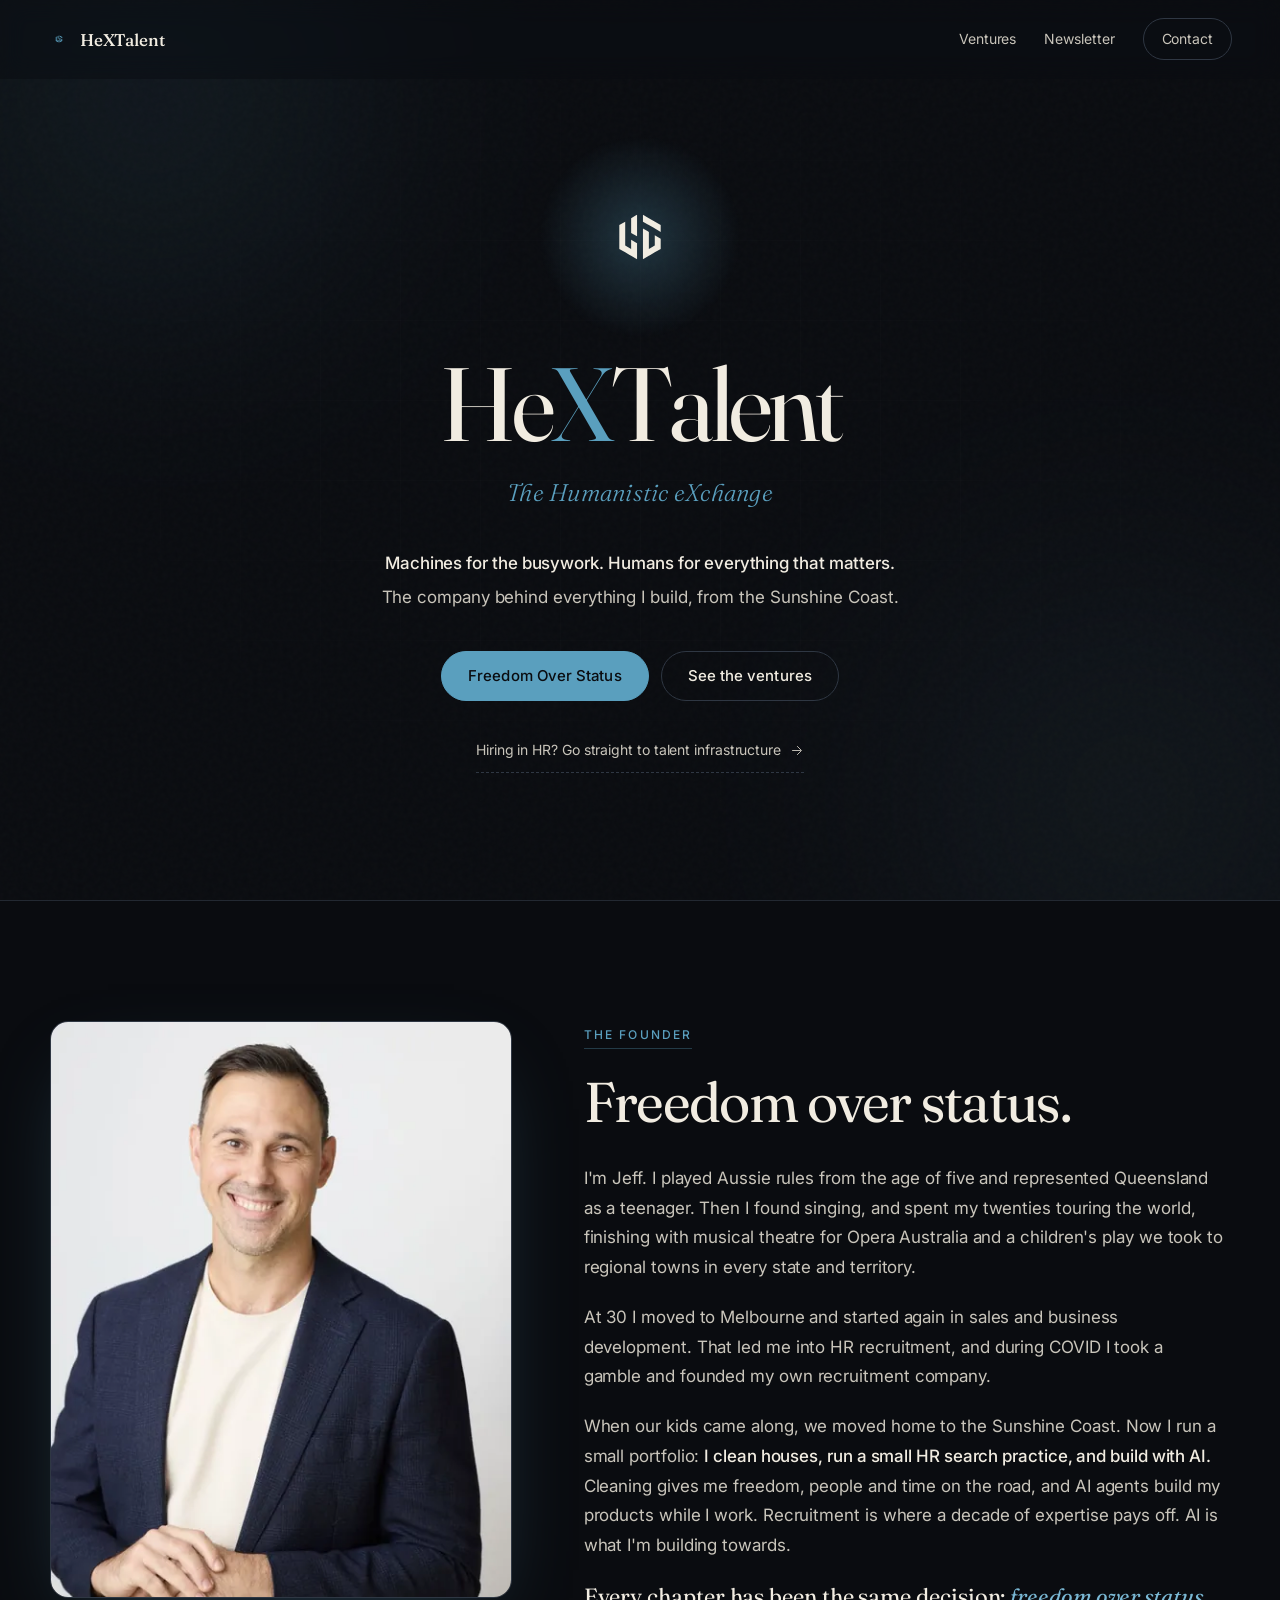
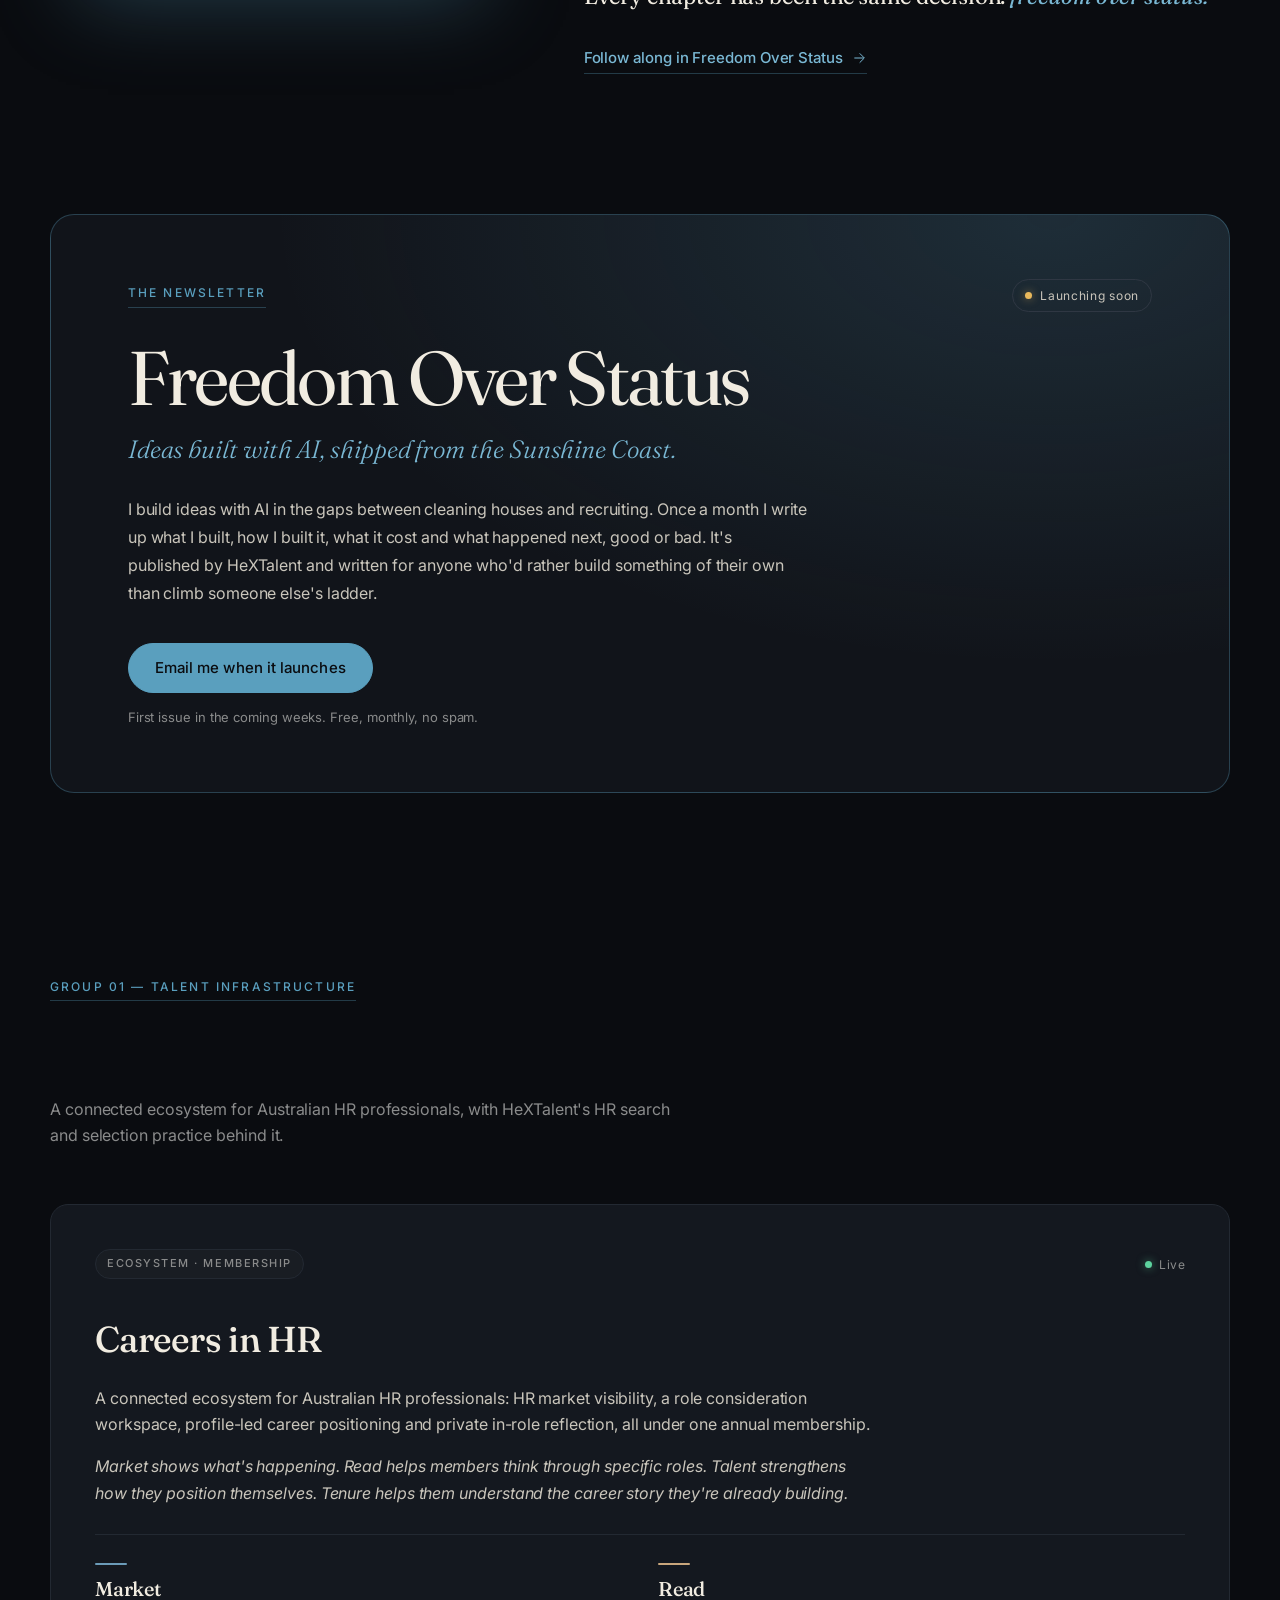
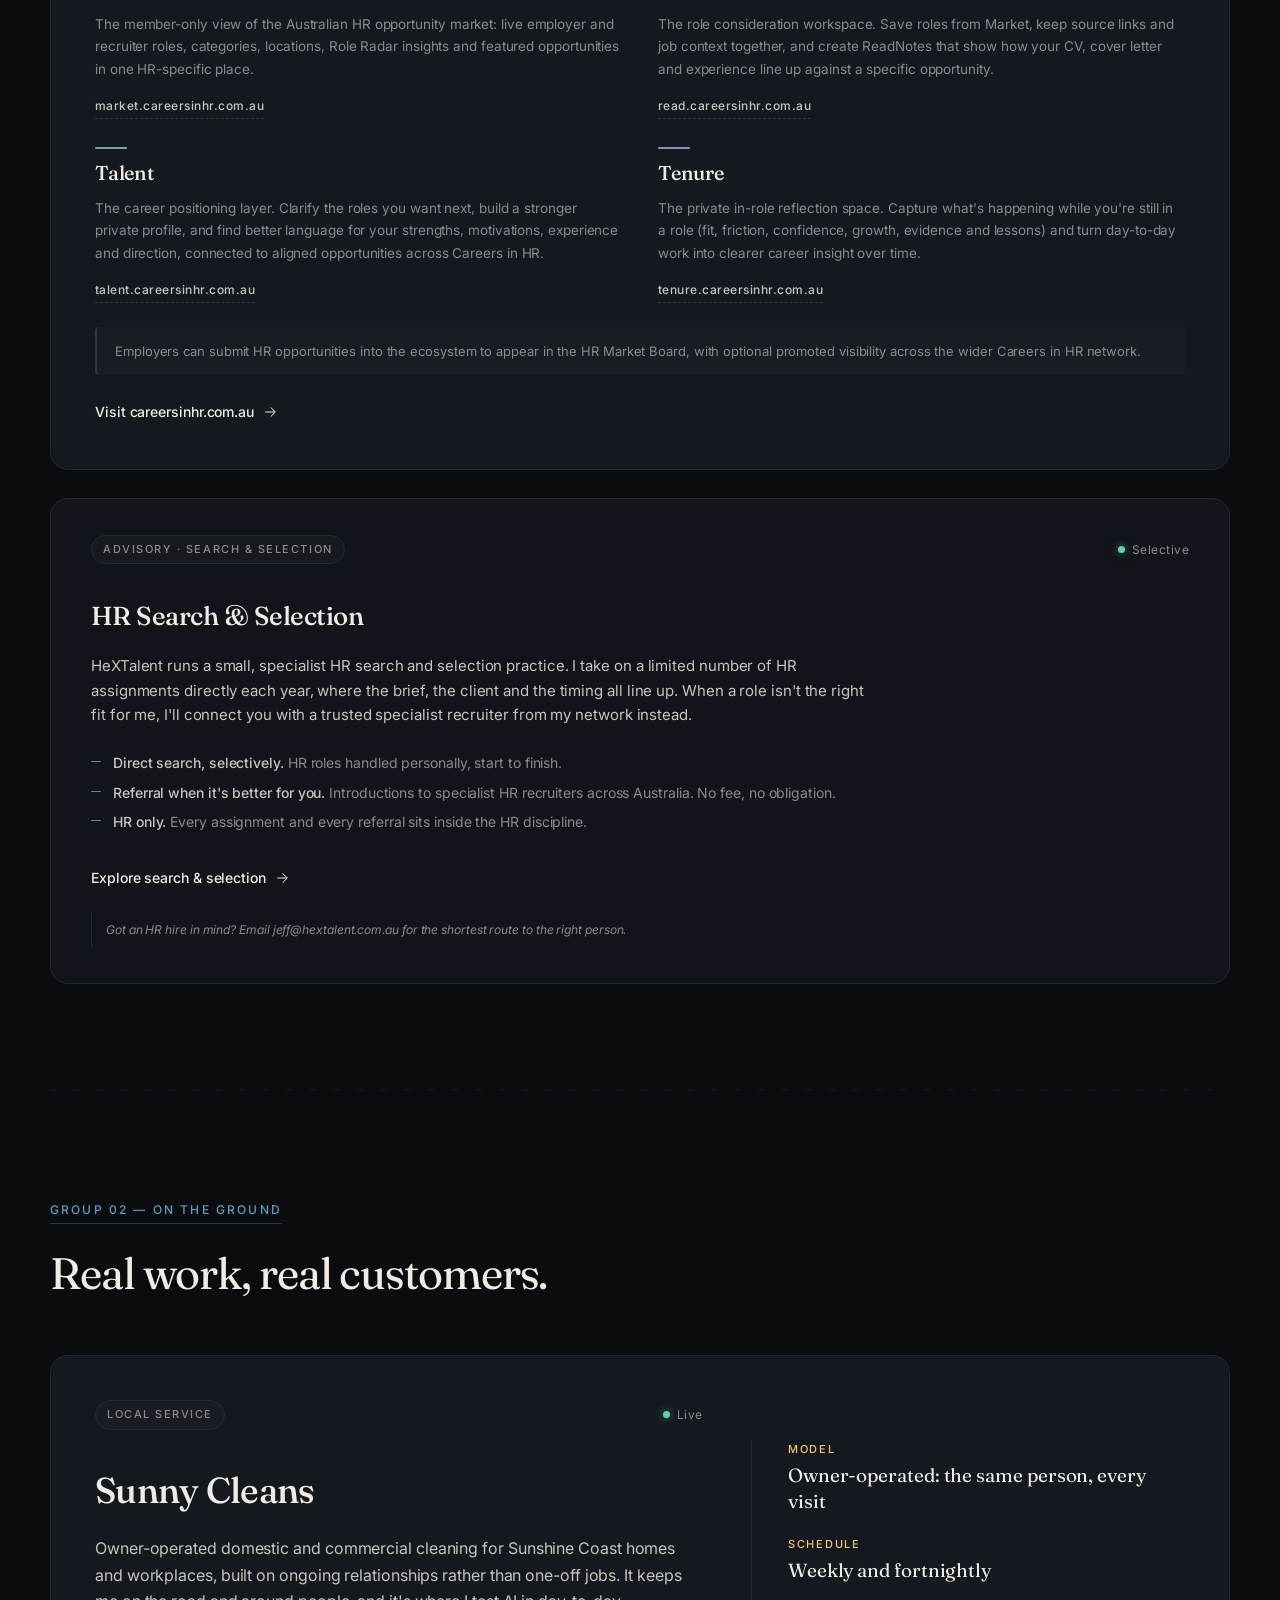
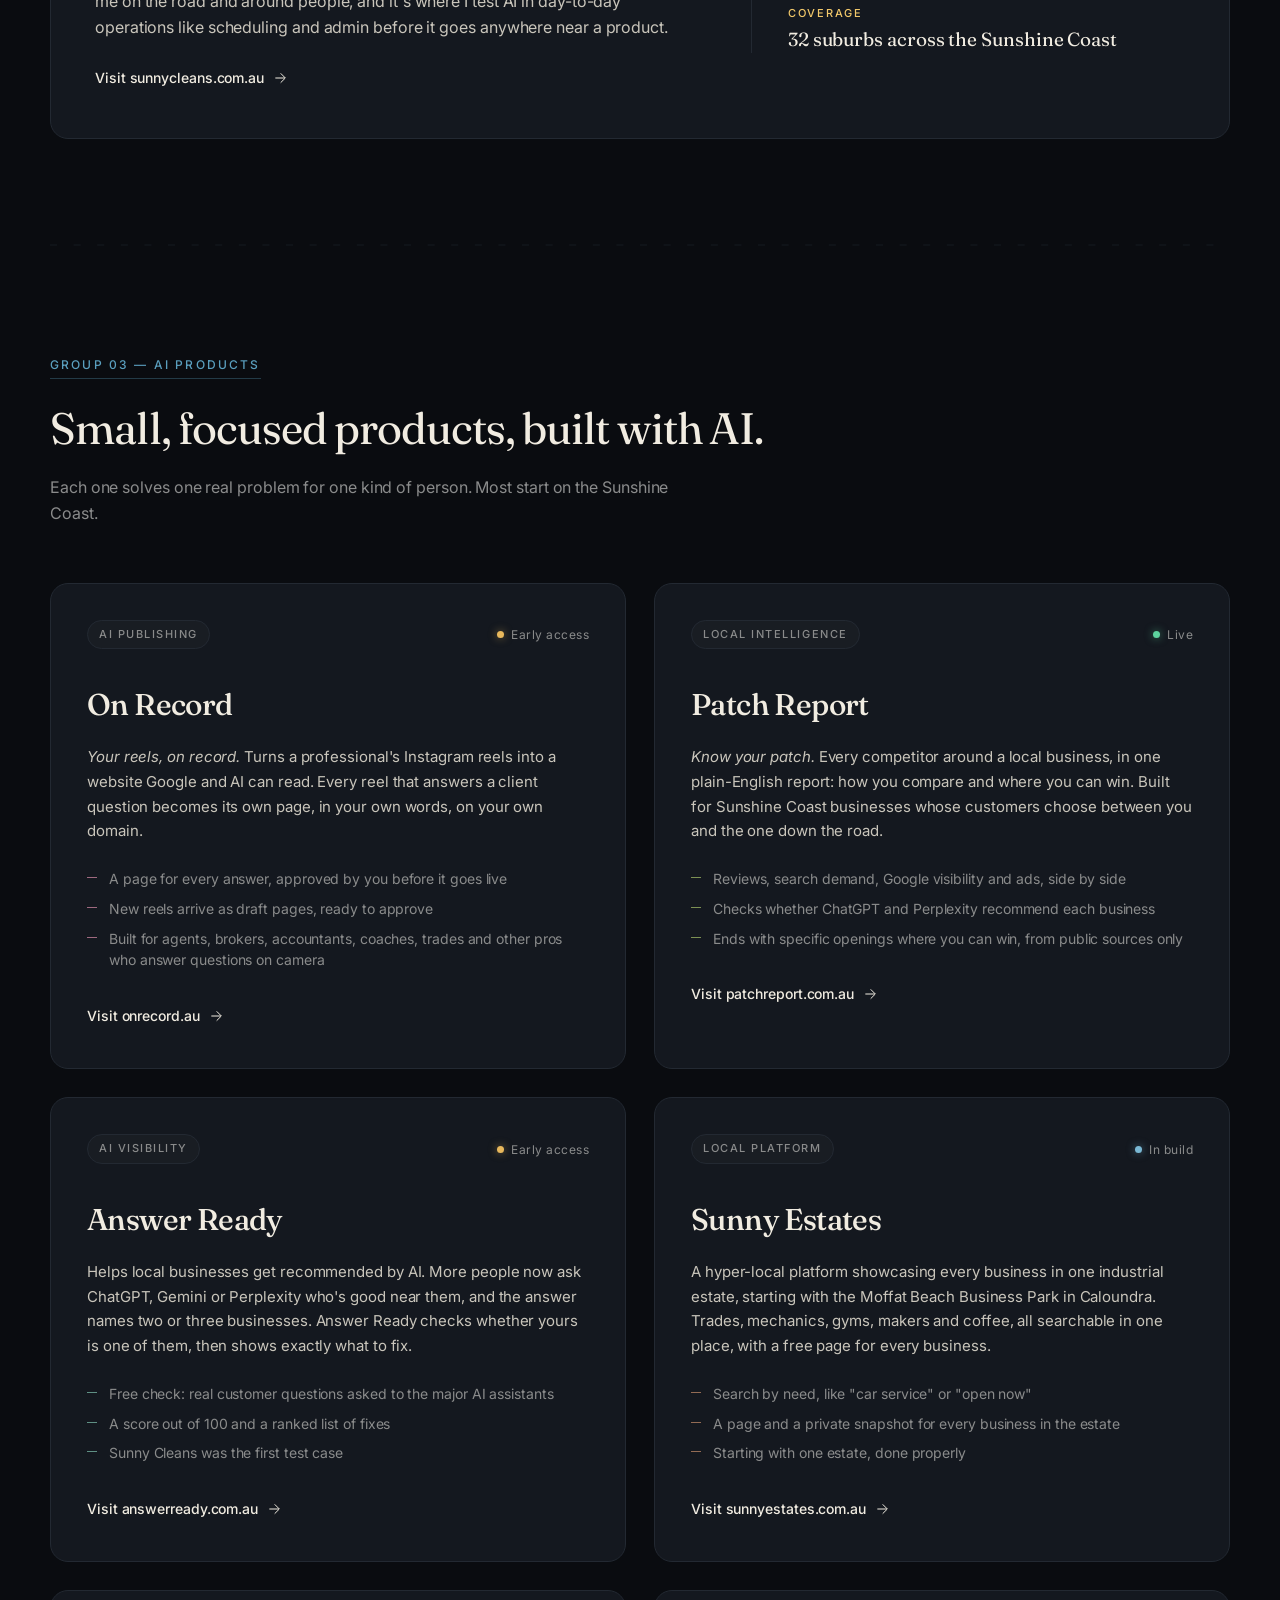
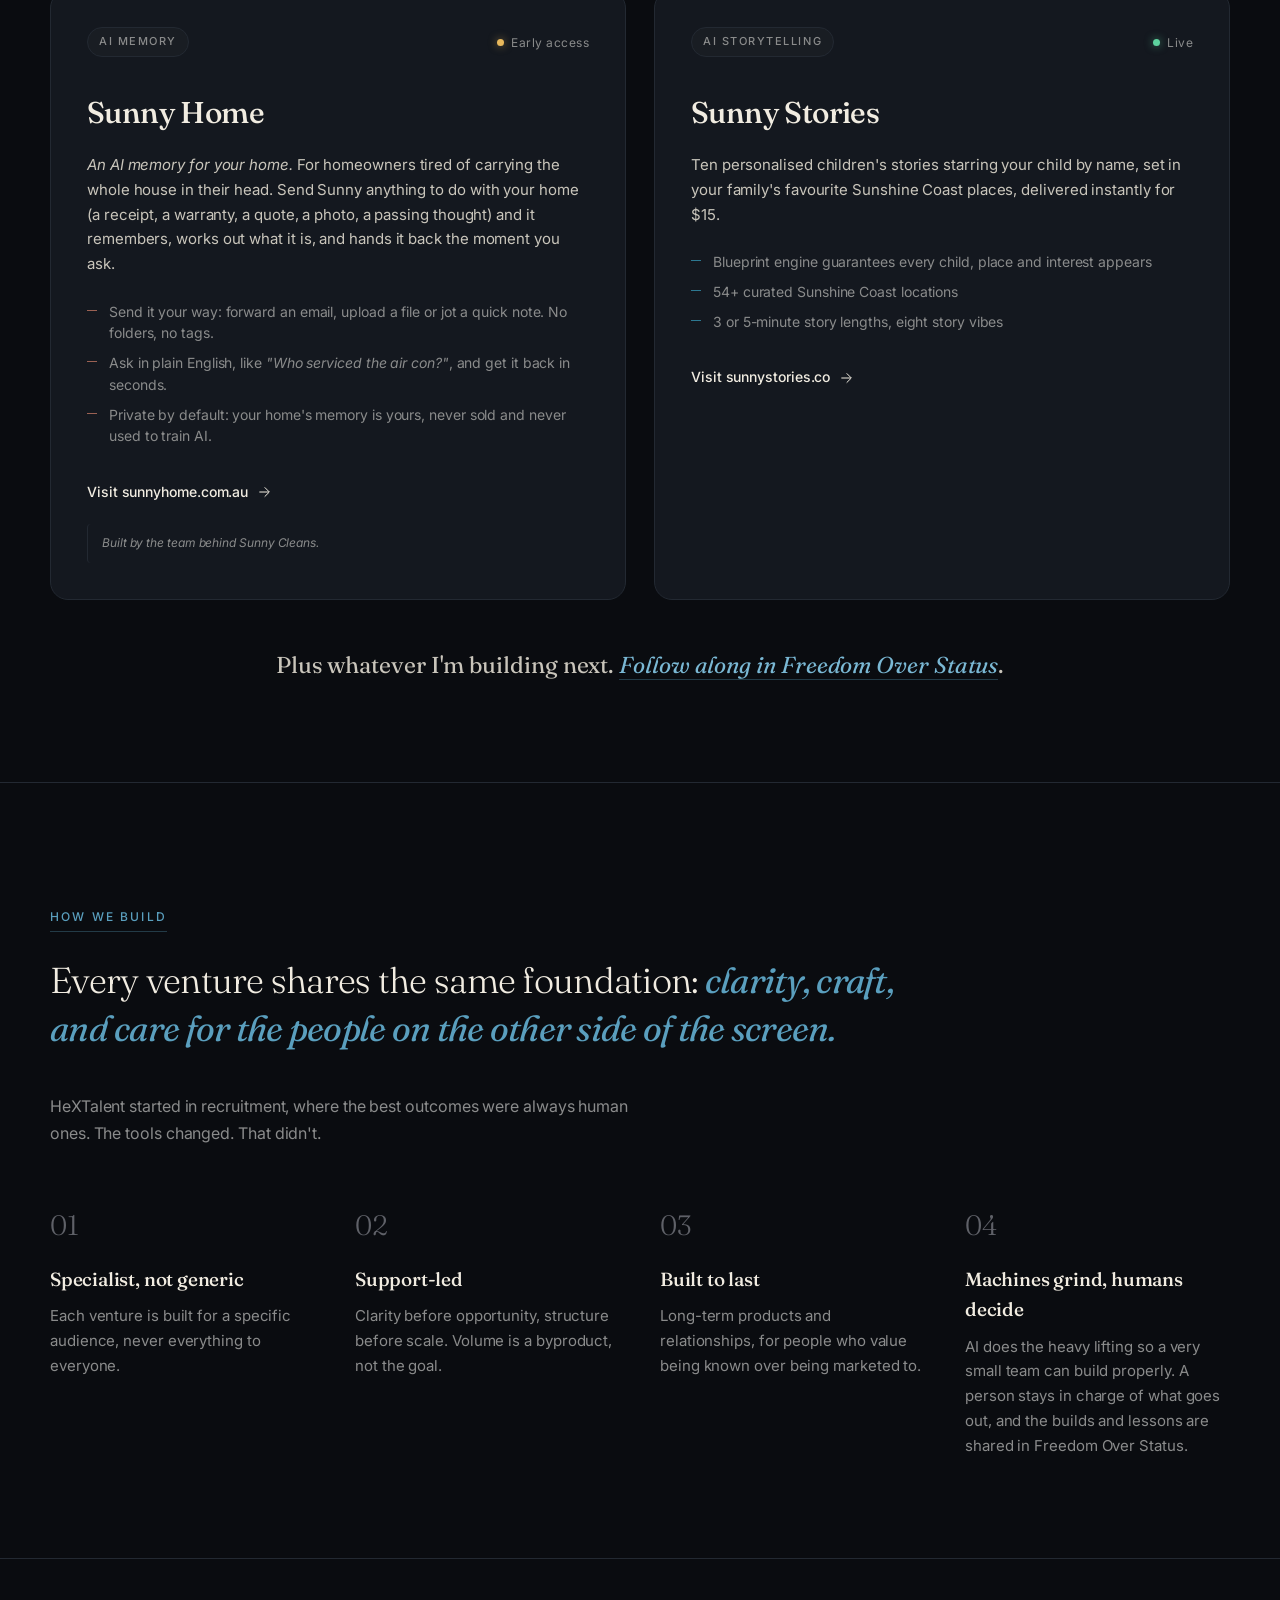
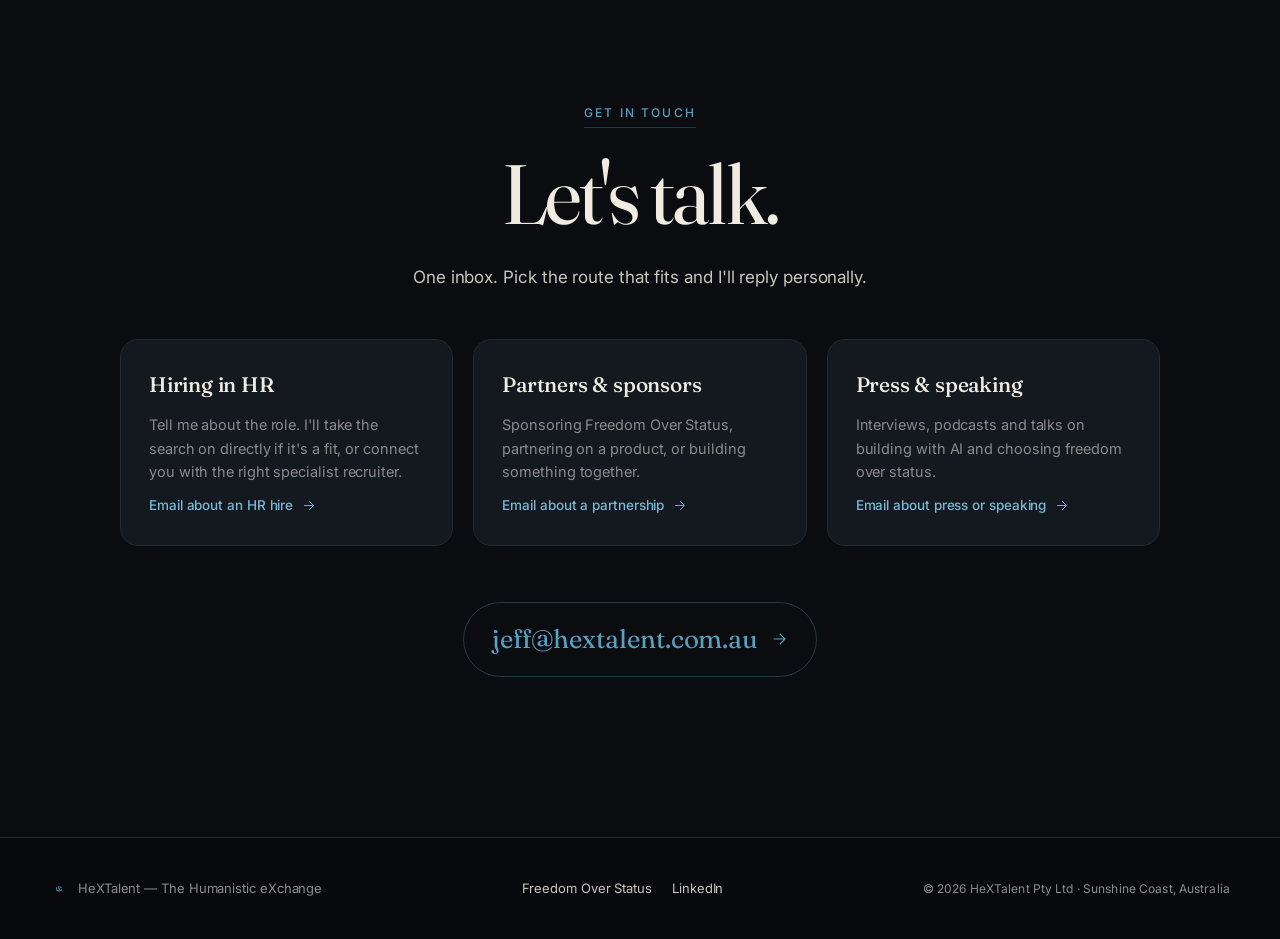
==== commit e5a51b0f: "New positioning line: Machines for the busywork. Humans for everything that matters. - Hero, page ti" ====
--- a/index.html
+++ b/index.html
@@ -3,8 +3,8 @@
 <head>
   <meta charset="UTF-8" />
   <meta name="viewport" content="width=device-width, initial-scale=1.0" />
-  <title>HeXTalent — Human-first products, built with AI, from the Sunshine Coast</title>
-  <meta name="description" content="HeXTalent is a small, human-first company on the Sunshine Coast. Founder Jeff Teale cleans houses, runs a small HR search practice and builds AI products, including the Careers in HR ecosystem, Sunny Stories and Sunny Home. Publisher of Freedom Over Status." />
+  <title>HeXTalent — Machines for the busywork. Humans for everything that matters.</title>
+  <meta name="description" content="HeXTalent is a small Sunshine Coast company: machines for the busywork, humans for everything that matters. Founder Jeff Teale cleans houses, runs a small HR search practice and builds AI products, including On Record, Patch Report and Answer Ready. Publisher of Freedom Over Status." />
   <meta name="theme-color" content="#0a0c10" />
   <link rel="canonical" href="https://hextalent.com.au/" />
 
@@ -16,19 +16,19 @@
   <meta property="og:type" content="website" />
   <meta property="og:site_name" content="HeXTalent" />
   <meta property="og:title" content="HeXTalent — The Humanistic eXchange" />
-  <meta property="og:description" content="The company behind everything Jeff Teale builds. Human-first products, built with AI, from the Sunshine Coast." />
+  <meta property="og:description" content="The company behind everything Jeff Teale builds. Machines for the busywork. Humans for everything that matters." />
   <meta property="og:url" content="https://hextalent.com.au/" />
-  <meta property="og:image" content="https://hextalent.com.au/assets/og-image-2026.png" />
+  <meta property="og:image" content="https://hextalent.com.au/assets/og-image-2026-11.png" />
   <meta property="og:image:width" content="1200" />
   <meta property="og:image:height" content="630" />
-  <meta property="og:image:alt" content="HeXTalent — The Humanistic eXchange. Human-first products, built with AI, from the Sunshine Coast." />
+  <meta property="og:image:alt" content="HeXTalent — The Humanistic eXchange. Machines for the busywork. Humans for everything that matters." />
   <meta property="og:locale" content="en_AU" />
 
   <!-- Twitter / X -->
   <meta name="twitter:card" content="summary_large_image" />
   <meta name="twitter:title" content="HeXTalent — The Humanistic eXchange" />
-  <meta name="twitter:description" content="The company behind everything Jeff Teale builds. Human-first products, built with AI, from the Sunshine Coast." />
-  <meta name="twitter:image" content="https://hextalent.com.au/assets/og-image-2026.png" />
+  <meta name="twitter:description" content="The company behind everything Jeff Teale builds. Machines for the busywork. Humans for everything that matters." />
+  <meta name="twitter:image" content="https://hextalent.com.au/assets/og-image-2026-11.png" />
 
   <link rel="preconnect" href="https://fonts.googleapis.com" />
   <link rel="preconnect" href="https://fonts.gstatic.com" crossorigin />
@@ -44,8 +44,8 @@
     "legalName": "HeXTalent Pty Ltd",
     "url": "https://hextalent.com.au/",
     "logo": "https://hextalent.com.au/assets/apple-touch-icon.png",
-    "image": "https://hextalent.com.au/assets/og-image-2026.png",
-    "description": "HeXTalent is a small, human-first company on the Sunshine Coast: specialist HR search, the Careers in HR ecosystem, Sunny Cleans, and AI products built by founder Jeff Teale.",
+    "image": "https://hextalent.com.au/assets/og-image-2026-11.png",
+    "description": "HeXTalent is a small company on the Sunshine Coast: specialist HR search, the Careers in HR ecosystem, Sunny Cleans, and AI products built by founder Jeff Teale.",
     "slogan": "The Humanistic eXchange",
     "email": "jeff@hextalent.com.au",
     "founder": {
@@ -127,7 +127,8 @@
       </h1>
       <p class="hero__tagline" data-anim="fade-up" data-delay="600">The Humanistic eXchange</p>
       <p class="hero__lede" data-anim="fade-up" data-delay="800">
-        The company behind everything I build. Human-first products, made with AI, from the Sunshine Coast.
+        <strong class="hero__line">Machines for the busywork. Humans for everything that matters.</strong>
+        The company behind everything I build, from the Sunshine Coast.
       </p>
       <div class="hero__actions" data-anim="fade-up" data-delay="950">
         <a href="#newsletter" class="btn btn--primary">Freedom Over Status</a>
@@ -484,6 +485,7 @@
         <h2 id="principles-title" class="about__statement" data-anim="fade-up" data-delay="100">
           Every venture shares the same foundation: <em>clarity, craft, and care for the people on the other side of the screen.</em>
         </h2>
+        <p class="about__origin" data-anim="fade-up" data-delay="150">HeXTalent started in recruitment, where the best outcomes were always human ones. The tools changed. That didn't.</p>
         <div class="about__pillars">
           <div class="pillar" data-anim="fade-up" data-delay="150">
             <div class="pillar__num" aria-hidden="true">01</div>
@@ -502,8 +504,8 @@
           </div>
           <div class="pillar" data-anim="fade-up" data-delay="450">
             <div class="pillar__num" aria-hidden="true">04</div>
-            <h3>Built with AI, shipped in public</h3>
-            <p>AI does the heavy lifting so a very small team can build properly. The builds, costs and lessons are shared in Freedom Over Status.</p>
+            <h3>Machines grind, humans decide</h3>
+            <p>AI does the heavy lifting so a very small team can build properly. A person stays in charge of what goes out, and the builds and lessons are shared in Freedom Over Status.</p>
           </div>
         </div>
       </div>
--- a/styles.css
+++ b/styles.css
@@ -1622,3 +1622,19 @@
     transform: none;
   }
 }
+
+/* Hero positioning line + How we build origin note */
+.hero__line {
+  display: block;
+  font-weight: 500;
+  color: var(--text);
+  margin-bottom: 6px;
+}
+
+.about__origin {
+  max-width: 620px;
+  margin: -32px 0 56px;
+  font-size: 16px;
+  line-height: 1.7;
+  color: var(--text-mute);
+}
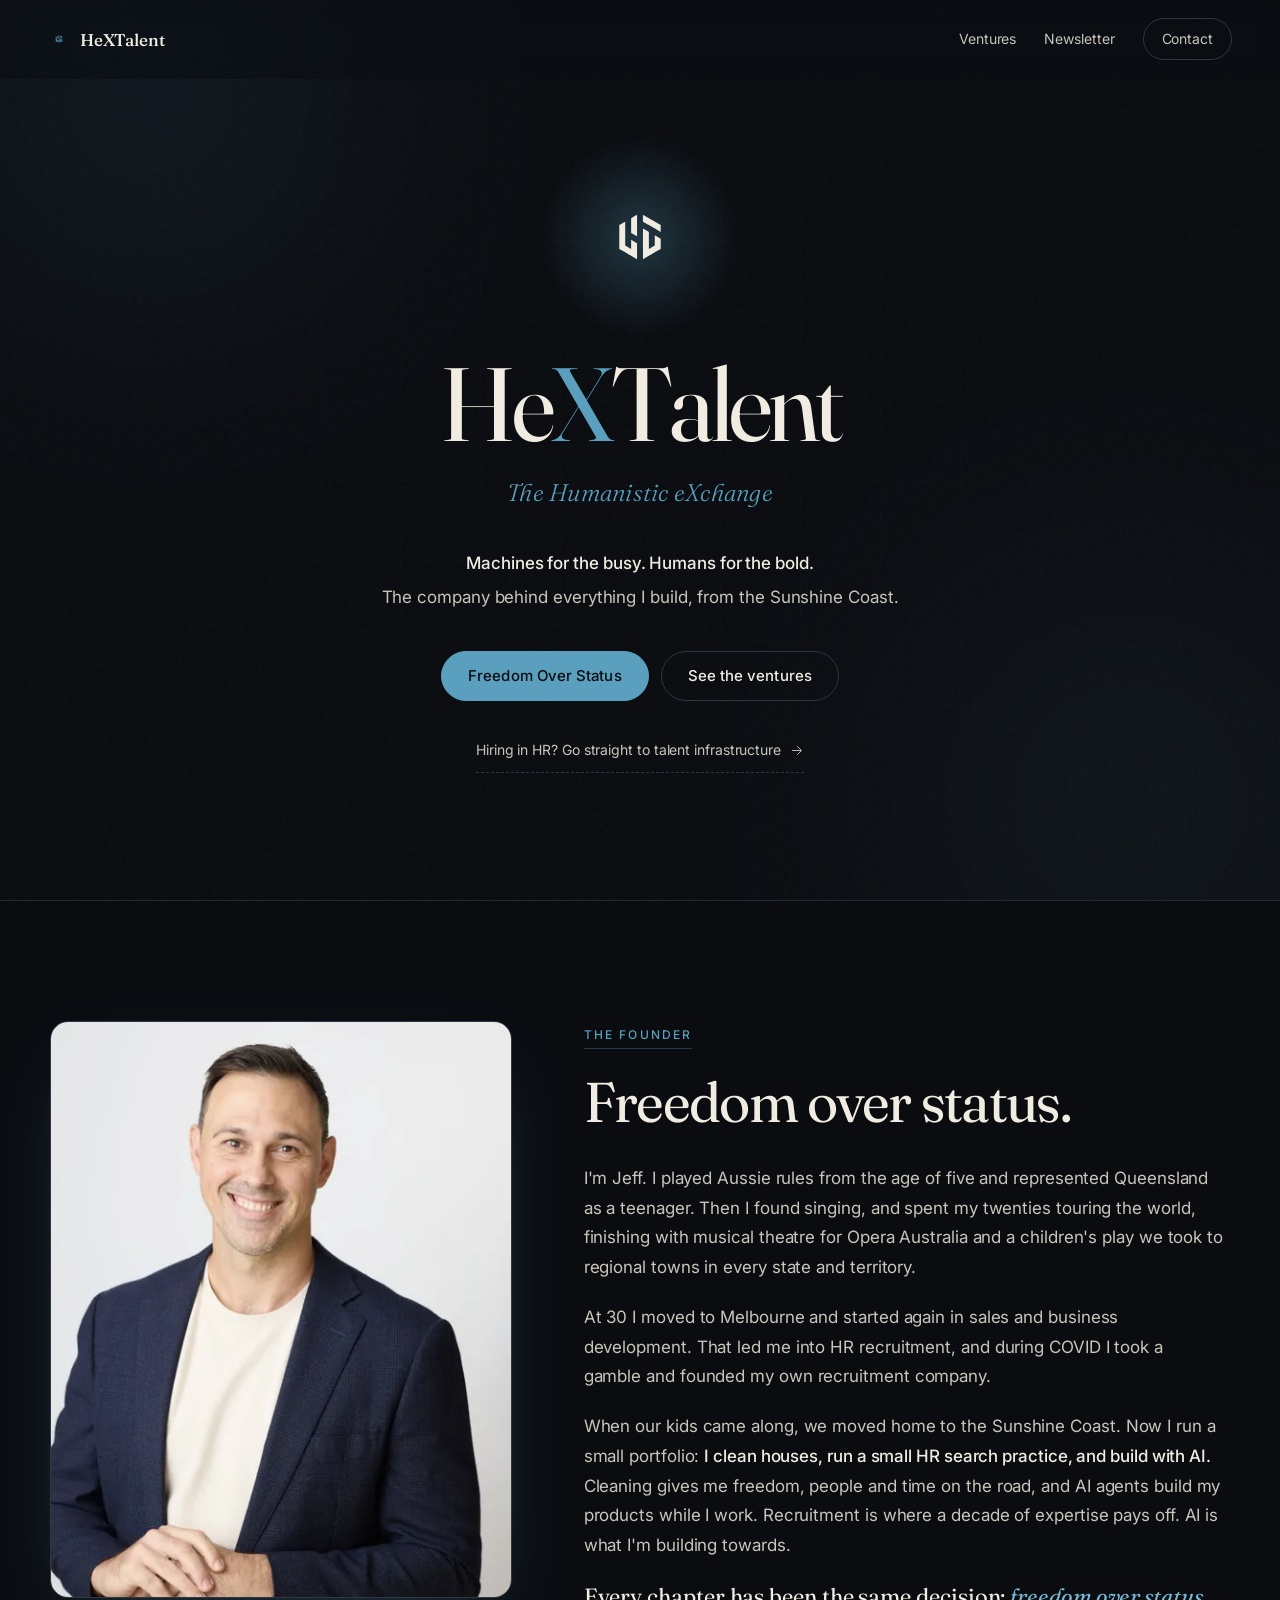
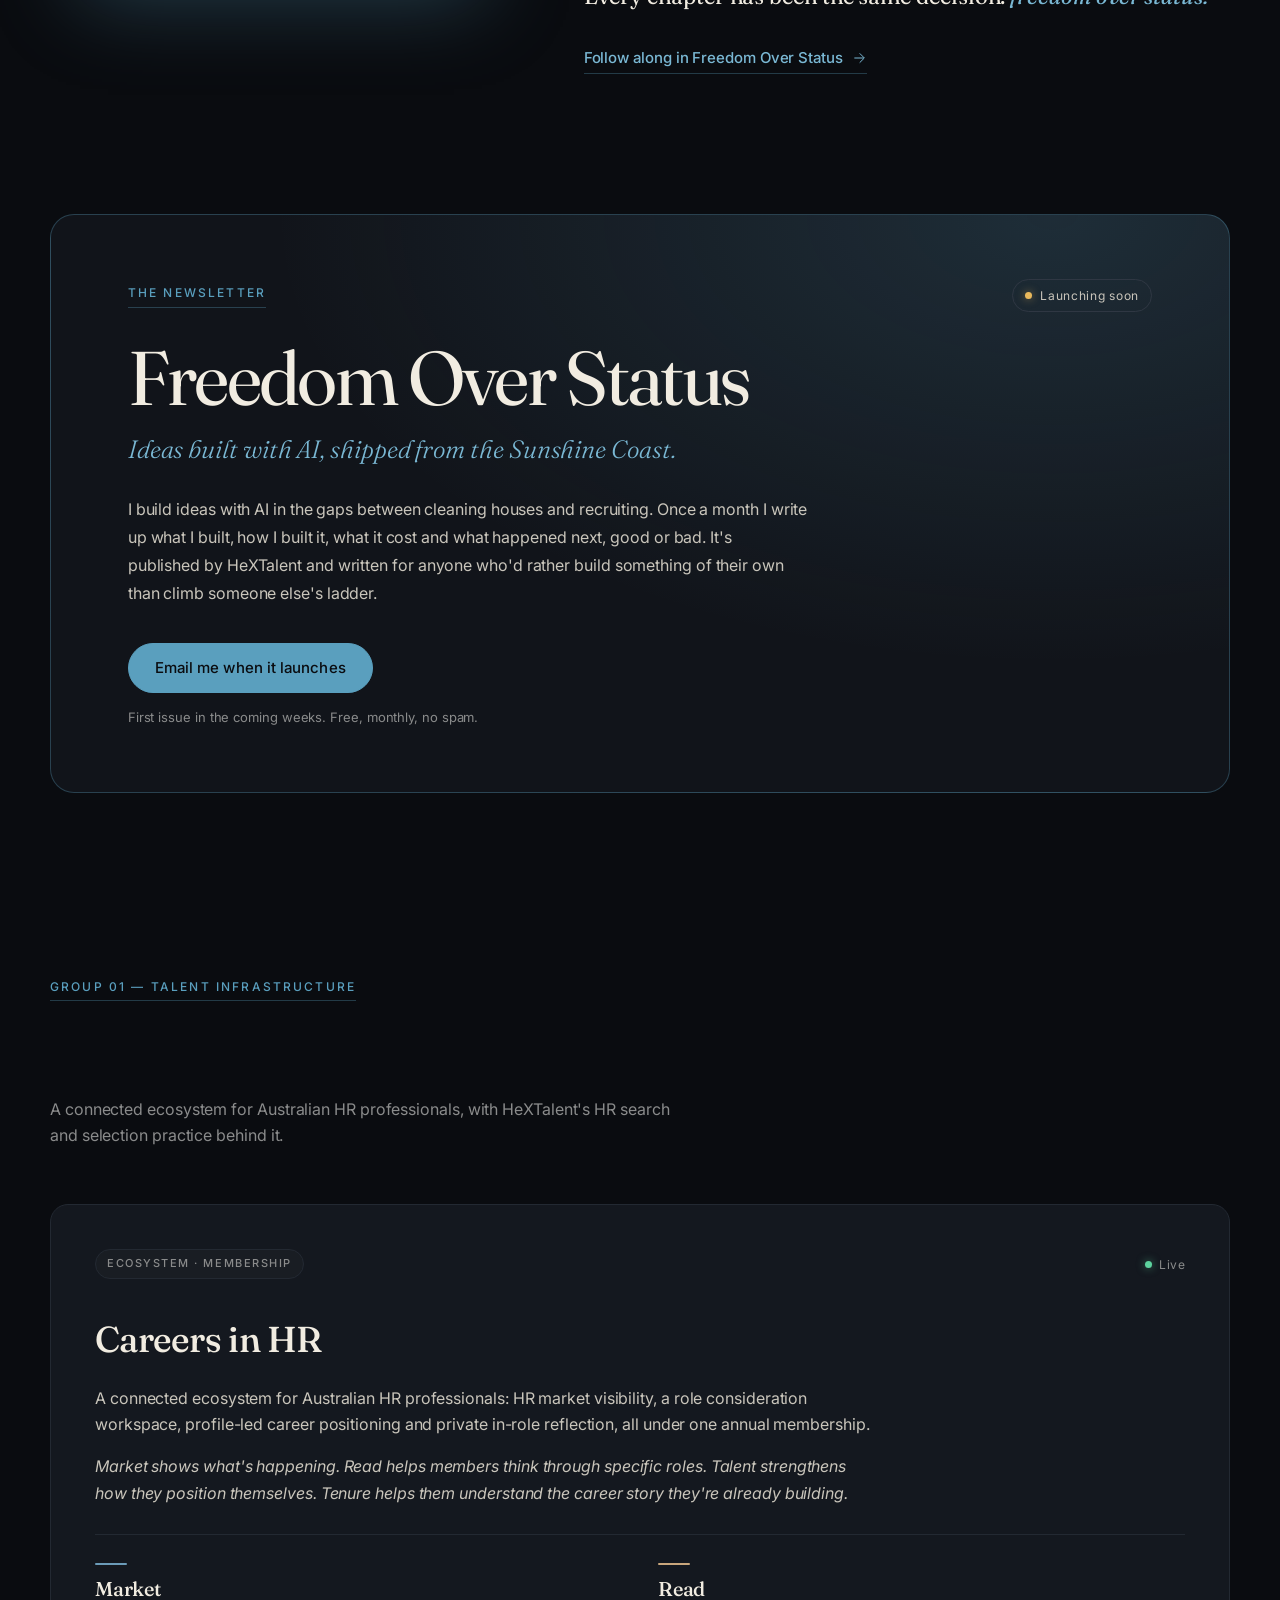
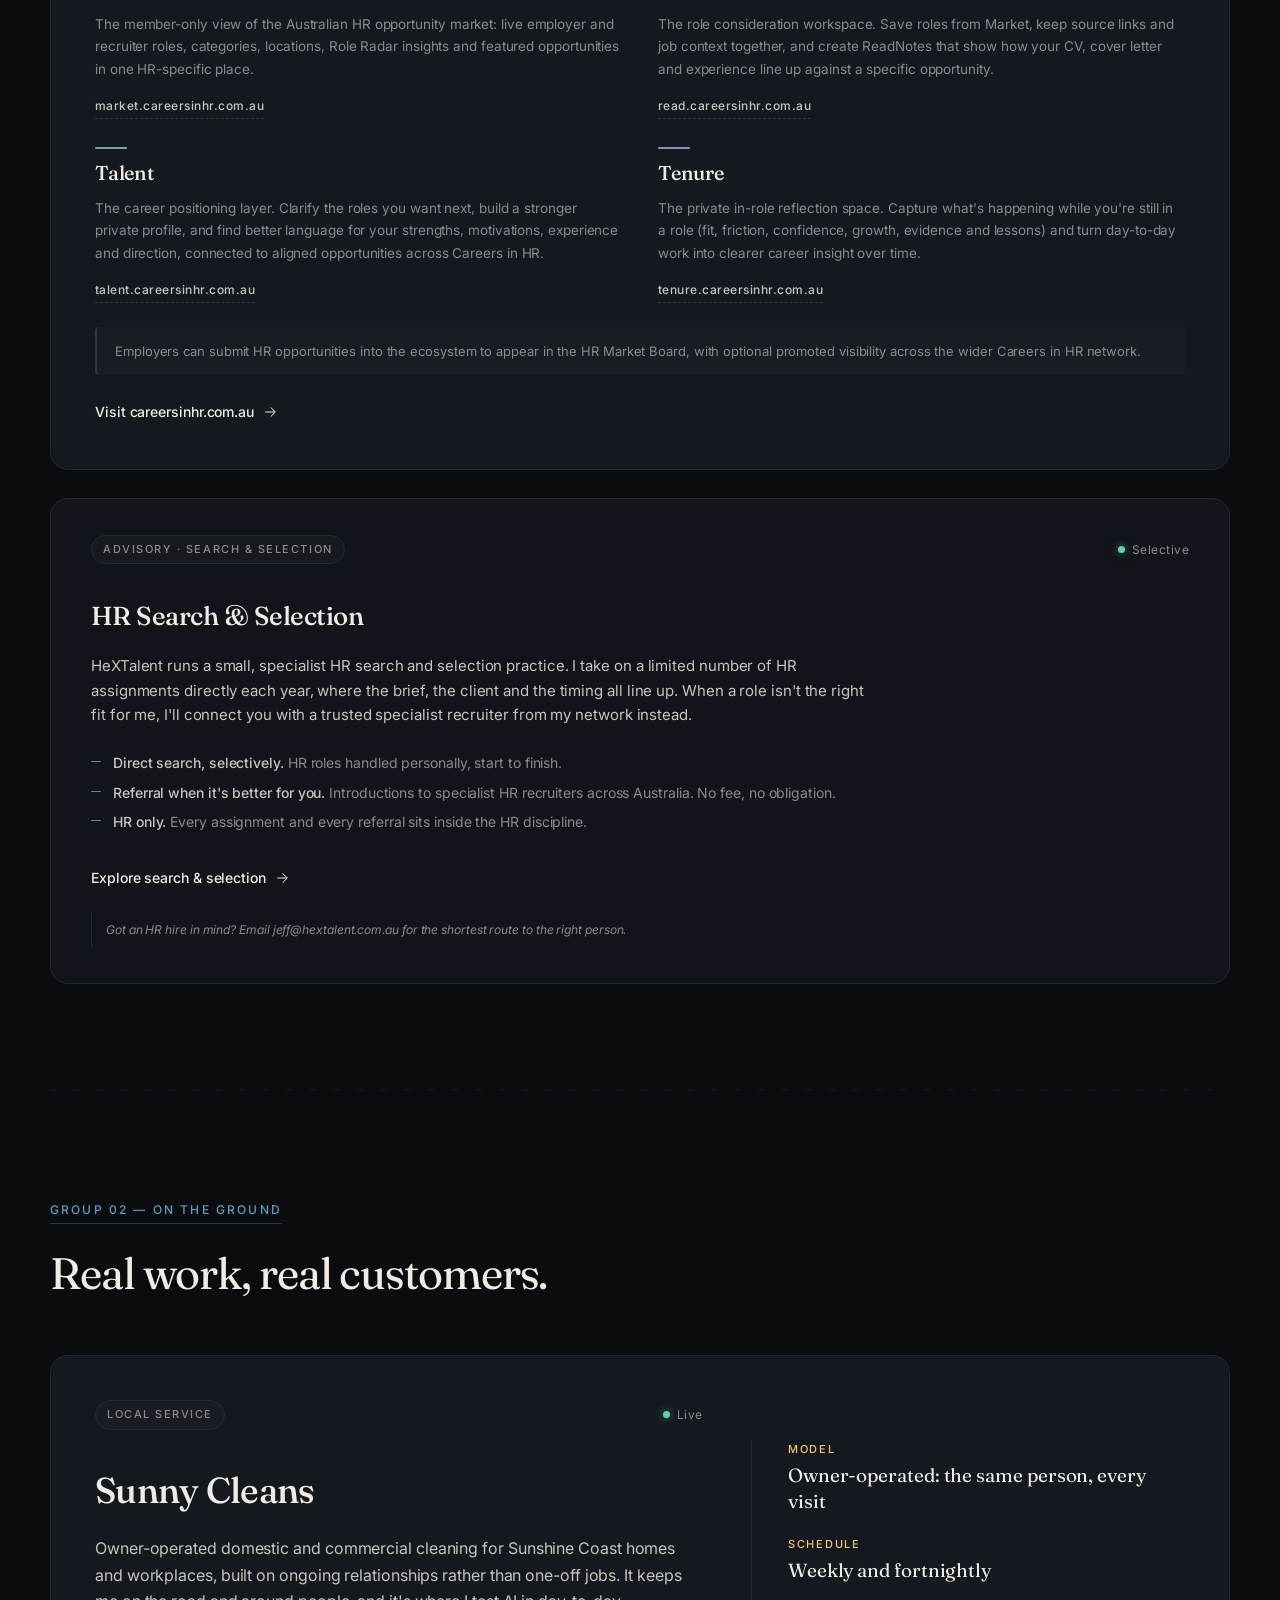
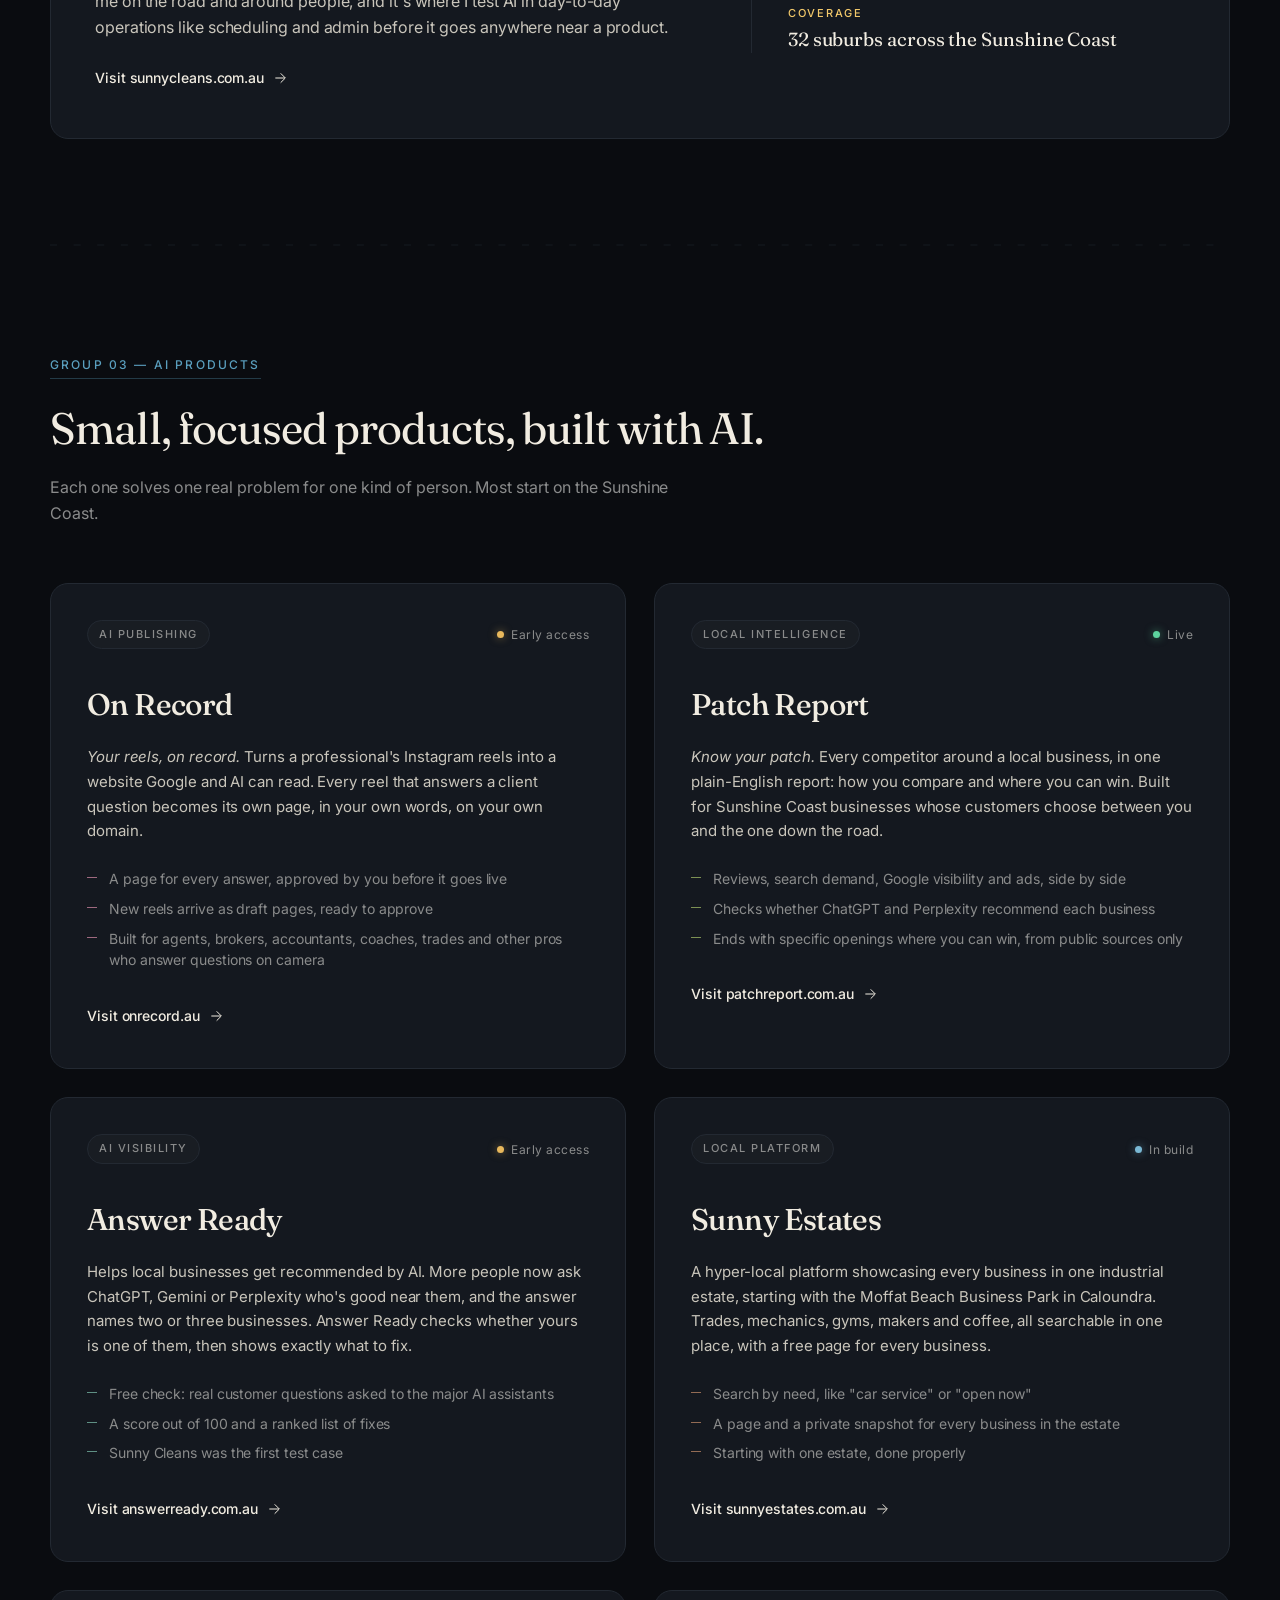
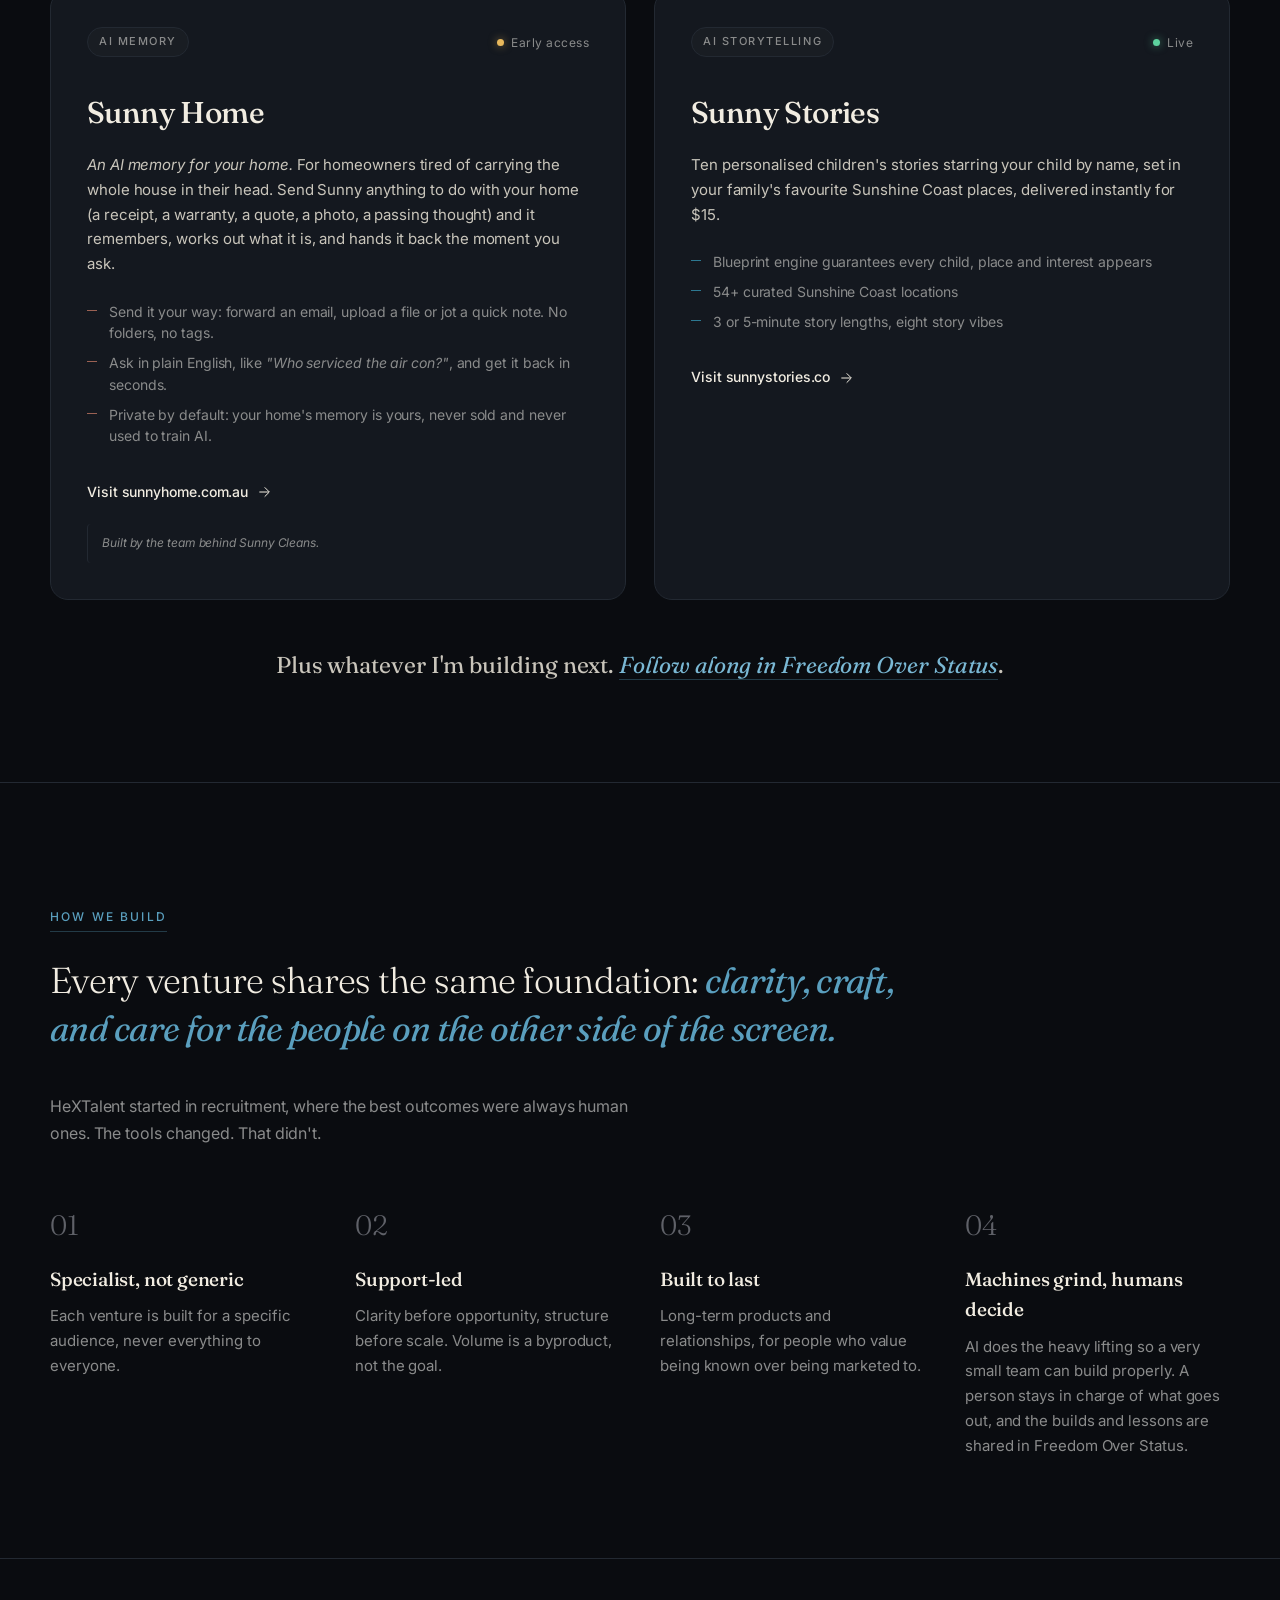
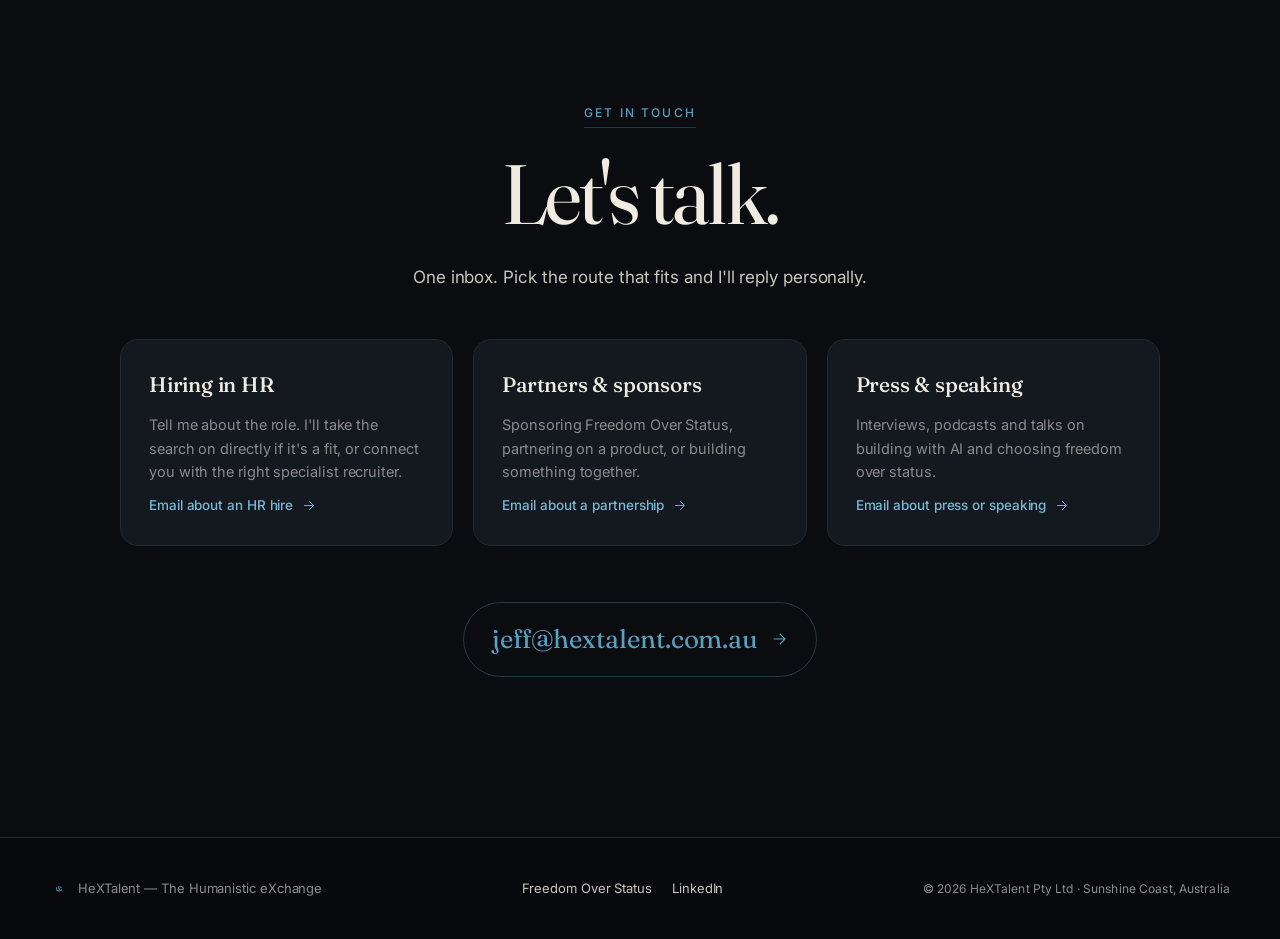
==== commit 66e80144: "Tagline: Machines for the busy. Humans for the bold. Co-Authored-By: Claude Opus 5.5 <noreply@anthro" ====
--- a/index.html
+++ b/index.html
@@ -3,8 +3,8 @@
 <head>
   <meta charset="UTF-8" />
   <meta name="viewport" content="width=device-width, initial-scale=1.0" />
-  <title>HeXTalent — Machines for the busywork. Humans for everything that matters.</title>
-  <meta name="description" content="HeXTalent is a small Sunshine Coast company: machines for the busywork, humans for everything that matters. Founder Jeff Teale cleans houses, runs a small HR search practice and builds AI products, including On Record, Patch Report and Answer Ready. Publisher of Freedom Over Status." />
+  <title>HeXTalent — Machines for the busy. Humans for the bold.</title>
+  <meta name="description" content="HeXTalent is a small Sunshine Coast company: machines for the busy, humans for the bold. Founder Jeff Teale cleans houses, runs a small HR search practice and builds AI products, including On Record, Patch Report and Answer Ready. Publisher of Freedom Over Status." />
   <meta name="theme-color" content="#0a0c10" />
   <link rel="canonical" href="https://hextalent.com.au/" />
 
@@ -16,19 +16,19 @@
   <meta property="og:type" content="website" />
   <meta property="og:site_name" content="HeXTalent" />
   <meta property="og:title" content="HeXTalent — The Humanistic eXchange" />
-  <meta property="og:description" content="The company behind everything Jeff Teale builds. Machines for the busywork. Humans for everything that matters." />
+  <meta property="og:description" content="The company behind everything Jeff Teale builds. Machines for the busy. Humans for the bold." />
   <meta property="og:url" content="https://hextalent.com.au/" />
-  <meta property="og:image" content="https://hextalent.com.au/assets/og-image-2026-11.png" />
+  <meta property="og:image" content="https://hextalent.com.au/assets/og-image-2026-11b.png" />
   <meta property="og:image:width" content="1200" />
   <meta property="og:image:height" content="630" />
-  <meta property="og:image:alt" content="HeXTalent — The Humanistic eXchange. Machines for the busywork. Humans for everything that matters." />
+  <meta property="og:image:alt" content="HeXTalent — The Humanistic eXchange. Machines for the busy. Humans for the bold." />
   <meta property="og:locale" content="en_AU" />
 
   <!-- Twitter / X -->
   <meta name="twitter:card" content="summary_large_image" />
   <meta name="twitter:title" content="HeXTalent — The Humanistic eXchange" />
-  <meta name="twitter:description" content="The company behind everything Jeff Teale builds. Machines for the busywork. Humans for everything that matters." />
-  <meta name="twitter:image" content="https://hextalent.com.au/assets/og-image-2026-11.png" />
+  <meta name="twitter:description" content="The company behind everything Jeff Teale builds. Machines for the busy. Humans for the bold." />
+  <meta name="twitter:image" content="https://hextalent.com.au/assets/og-image-2026-11b.png" />
 
   <link rel="preconnect" href="https://fonts.googleapis.com" />
   <link rel="preconnect" href="https://fonts.gstatic.com" crossorigin />
@@ -44,7 +44,7 @@
     "legalName": "HeXTalent Pty Ltd",
     "url": "https://hextalent.com.au/",
     "logo": "https://hextalent.com.au/assets/apple-touch-icon.png",
-    "image": "https://hextalent.com.au/assets/og-image-2026-11.png",
+    "image": "https://hextalent.com.au/assets/og-image-2026-11b.png",
     "description": "HeXTalent is a small company on the Sunshine Coast: specialist HR search, the Careers in HR ecosystem, Sunny Cleans, and AI products built by founder Jeff Teale.",
     "slogan": "The Humanistic eXchange",
     "email": "jeff@hextalent.com.au",
@@ -127,7 +127,7 @@
       </h1>
       <p class="hero__tagline" data-anim="fade-up" data-delay="600">The Humanistic eXchange</p>
       <p class="hero__lede" data-anim="fade-up" data-delay="800">
-        <strong class="hero__line">Machines for the busywork. Humans for everything that matters.</strong>
+        <strong class="hero__line">Machines for the busy. Humans for the bold.</strong>
         The company behind everything I build, from the Sunshine Coast.
       </p>
       <div class="hero__actions" data-anim="fade-up" data-delay="950">
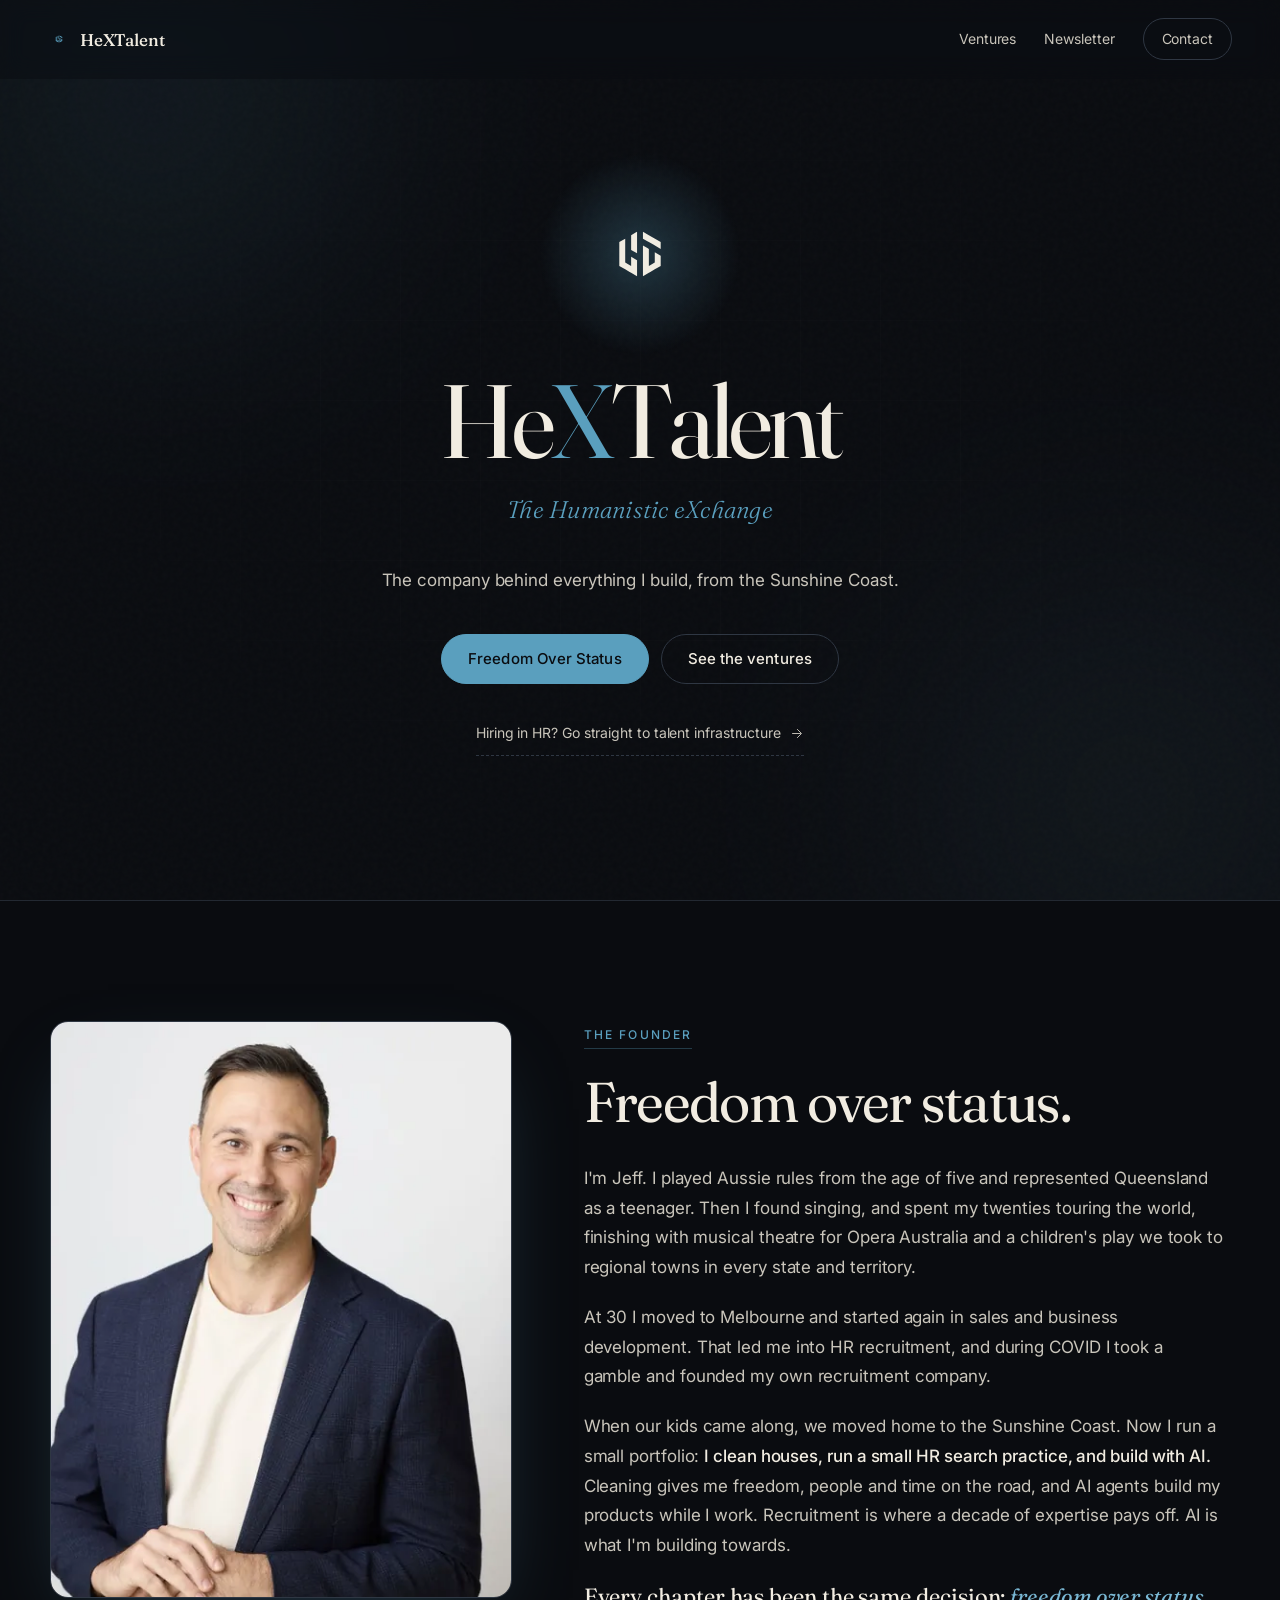
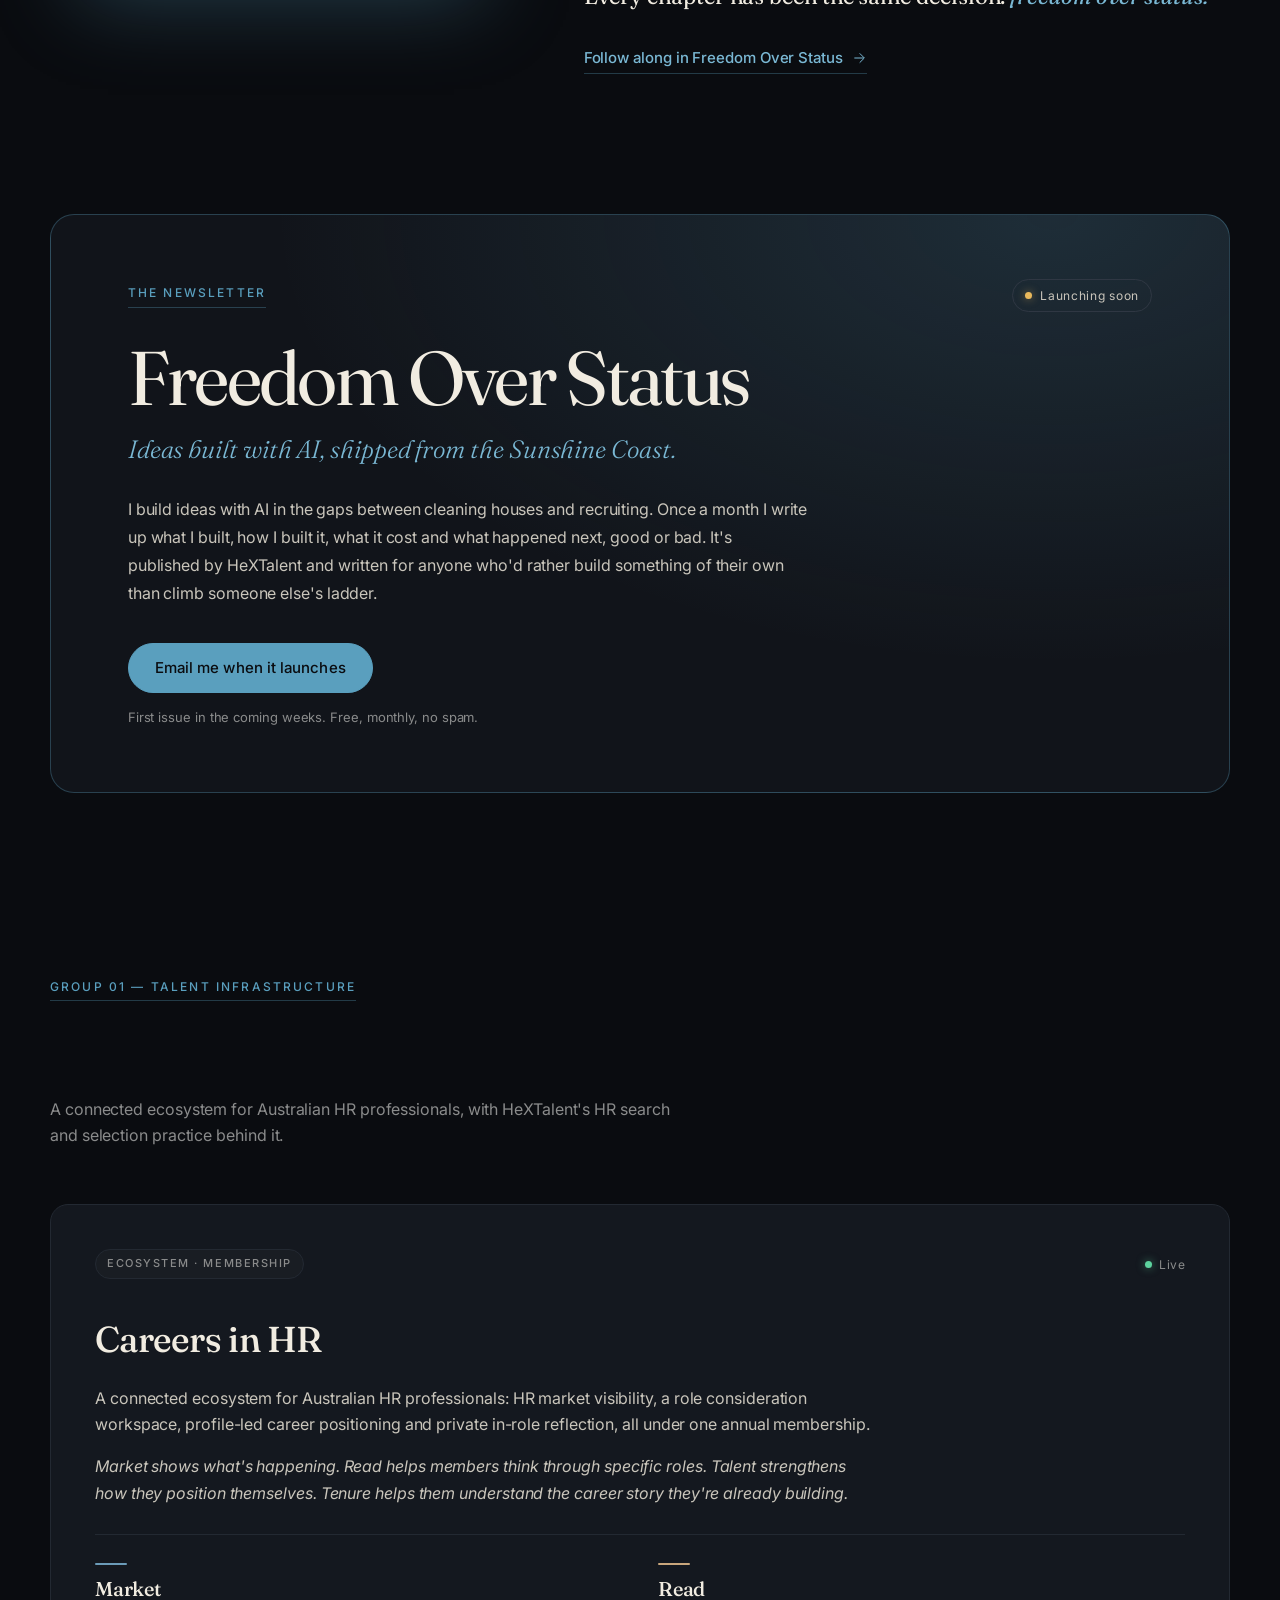
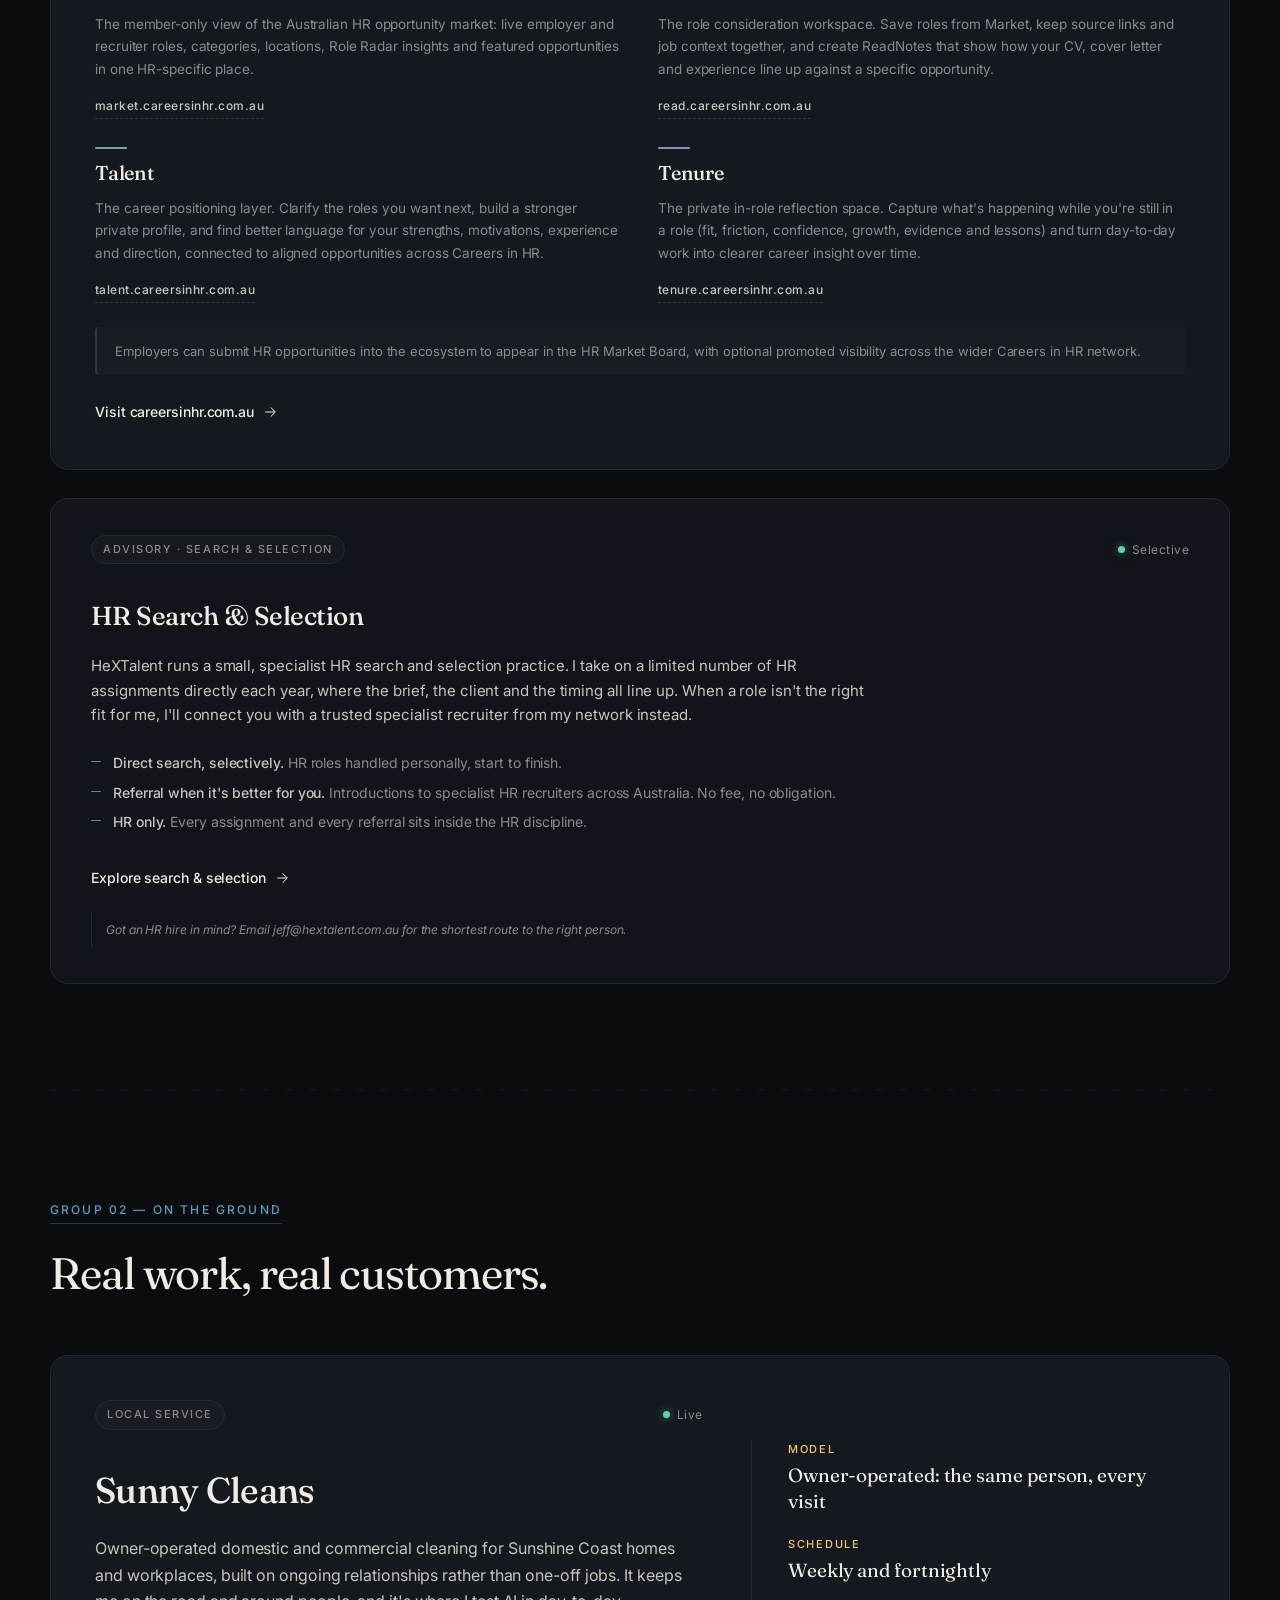
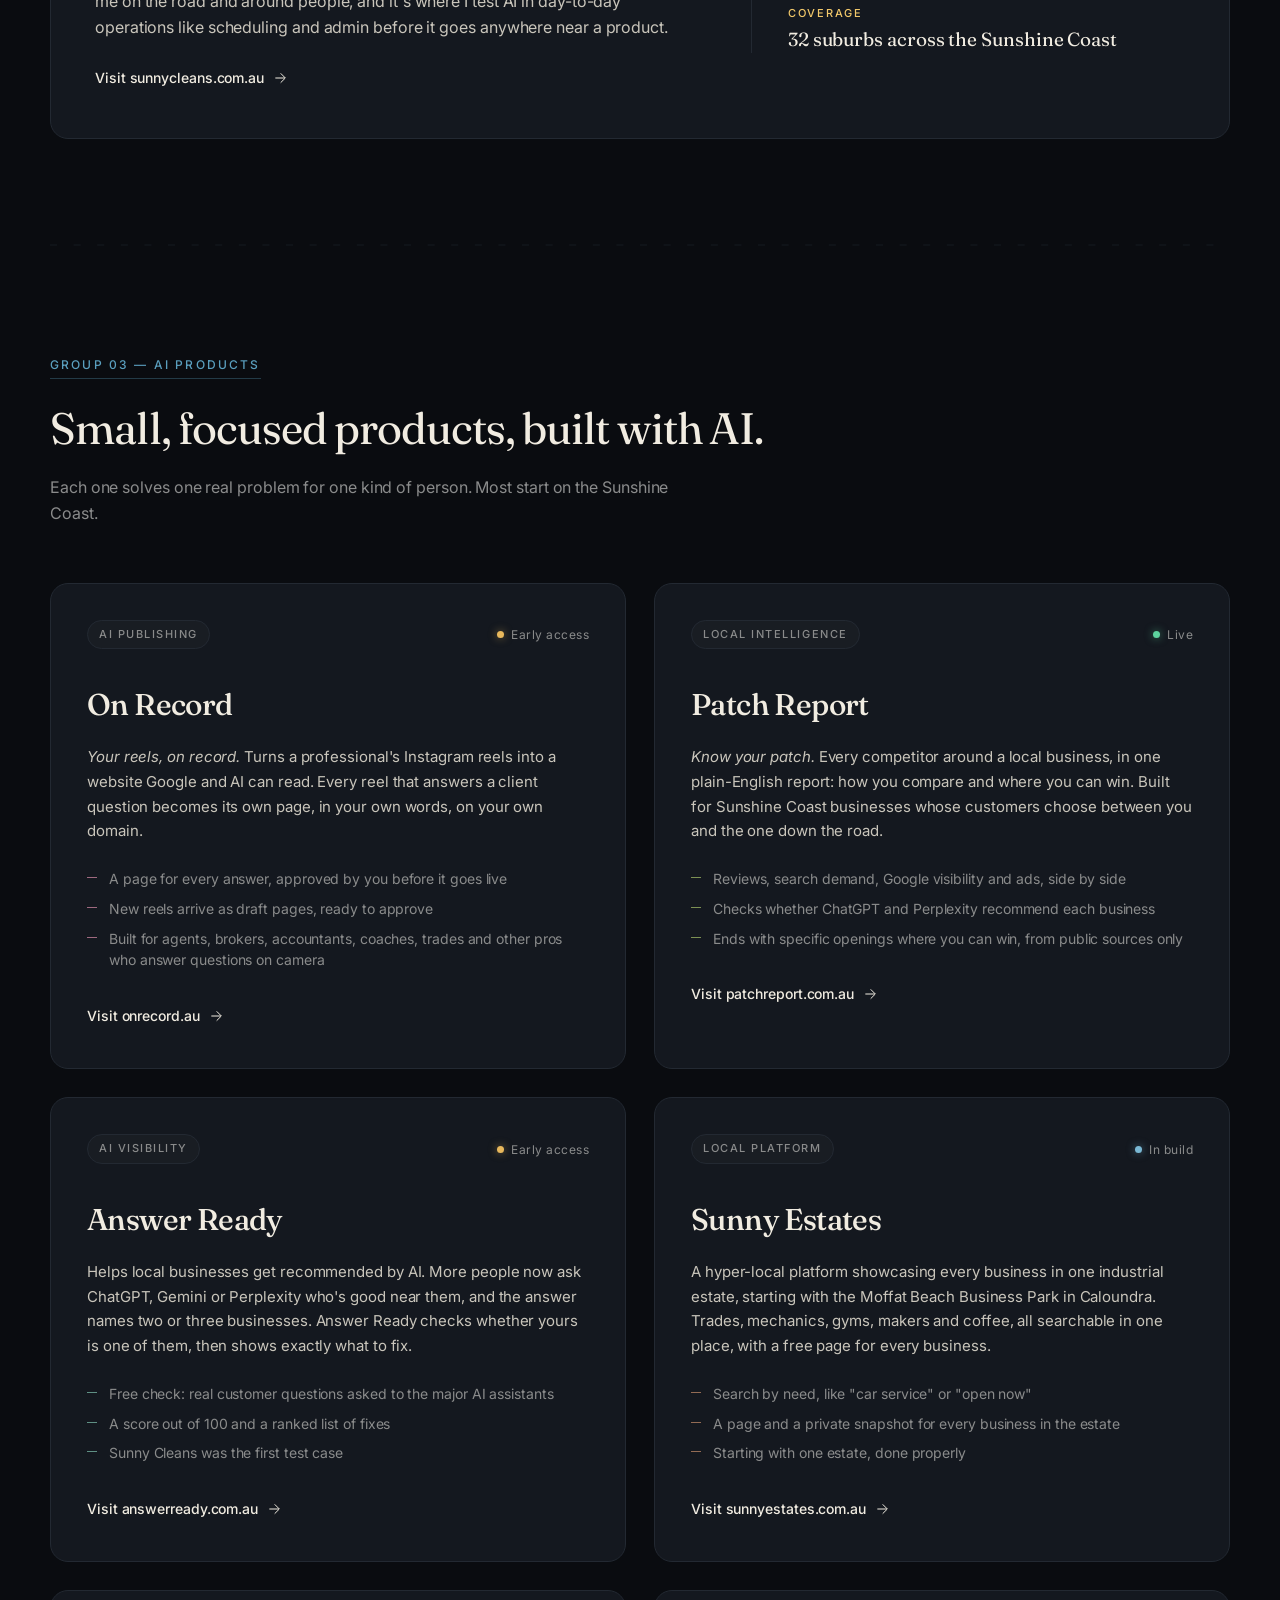
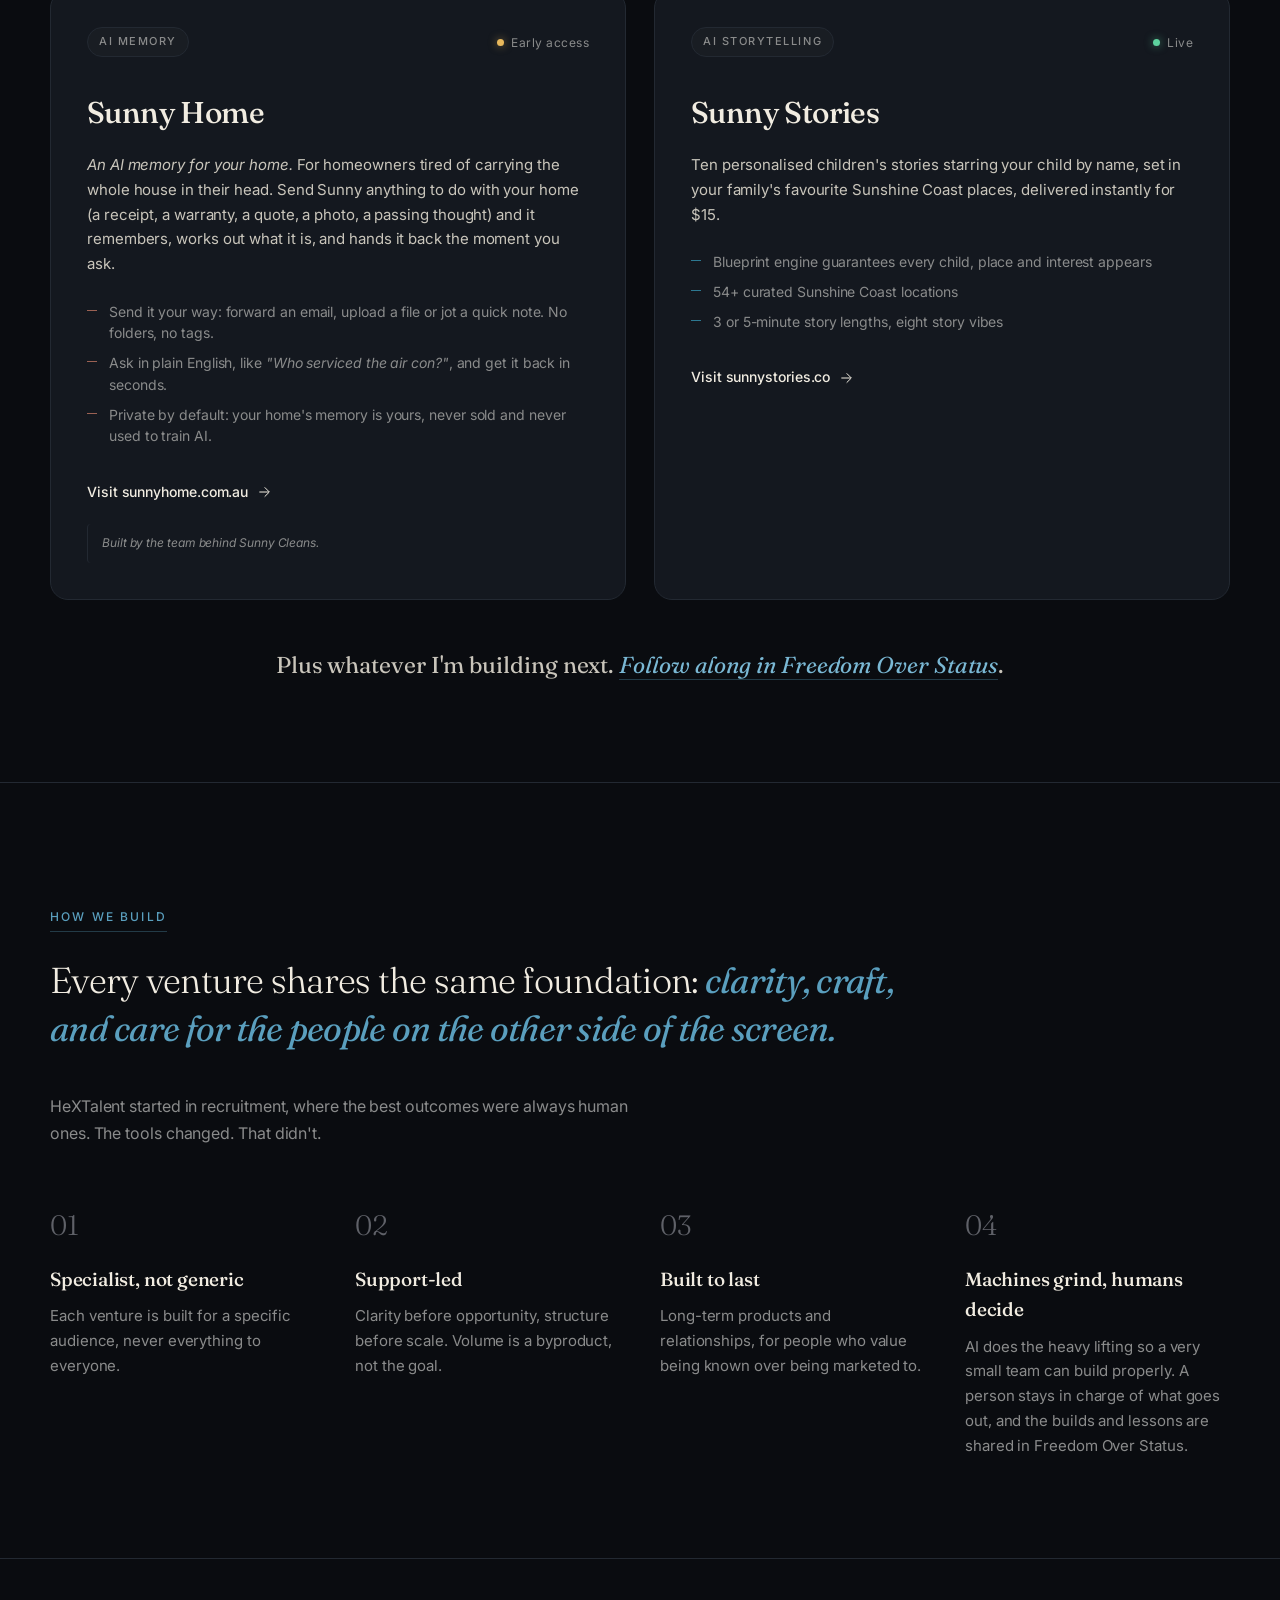
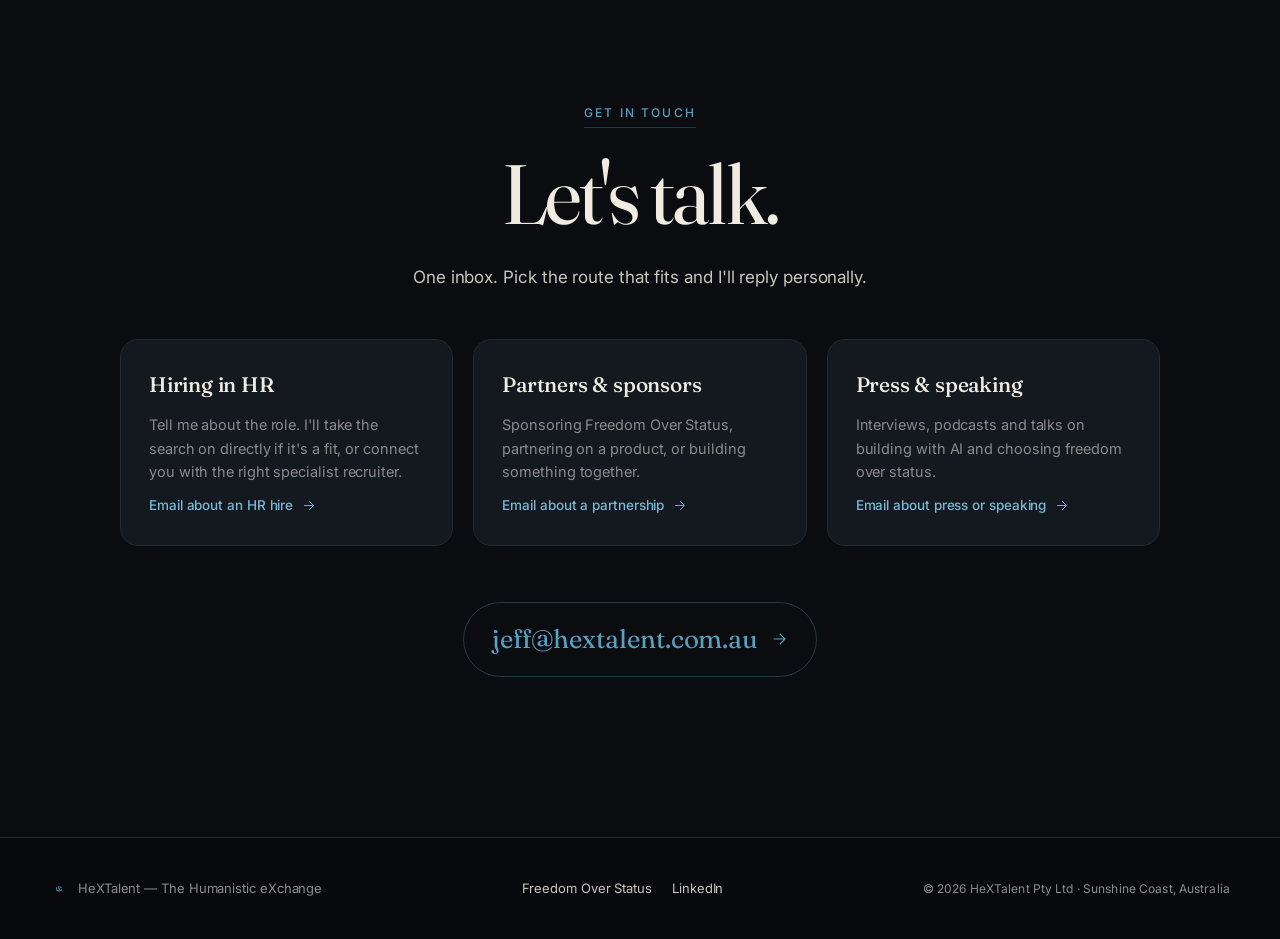
==== commit 69d3a41d: "Drop the secondary tagline; The Humanistic eXchange stands alone Co-Authored-By: Claude Opus 5.5 <no" ====
--- a/index.html
+++ b/index.html
@@ -3,8 +3,8 @@
 <head>
   <meta charset="UTF-8" />
   <meta name="viewport" content="width=device-width, initial-scale=1.0" />
-  <title>HeXTalent — Machines for the busy. Humans for the bold.</title>
-  <meta name="description" content="HeXTalent is a small Sunshine Coast company: machines for the busy, humans for the bold. Founder Jeff Teale cleans houses, runs a small HR search practice and builds AI products, including On Record, Patch Report and Answer Ready. Publisher of Freedom Over Status." />
+  <title>HeXTalent — The Humanistic eXchange</title>
+  <meta name="description" content="HeXTalent is a small company on the Sunshine Coast. Founder Jeff Teale cleans houses, runs a small HR search practice and builds AI products, including On Record, Patch Report and Answer Ready. Publisher of Freedom Over Status." />
   <meta name="theme-color" content="#0a0c10" />
   <link rel="canonical" href="https://hextalent.com.au/" />
 
@@ -16,19 +16,19 @@
   <meta property="og:type" content="website" />
   <meta property="og:site_name" content="HeXTalent" />
   <meta property="og:title" content="HeXTalent — The Humanistic eXchange" />
-  <meta property="og:description" content="The company behind everything Jeff Teale builds. Machines for the busy. Humans for the bold." />
+  <meta property="og:description" content="The company behind everything Jeff Teale builds, from the Sunshine Coast." />
   <meta property="og:url" content="https://hextalent.com.au/" />
-  <meta property="og:image" content="https://hextalent.com.au/assets/og-image-2026-11b.png" />
+  <meta property="og:image" content="https://hextalent.com.au/assets/og-image-2026-11c.png" />
   <meta property="og:image:width" content="1200" />
   <meta property="og:image:height" content="630" />
-  <meta property="og:image:alt" content="HeXTalent — The Humanistic eXchange. Machines for the busy. Humans for the bold." />
+  <meta property="og:image:alt" content="HeXTalent — The Humanistic eXchange." />
   <meta property="og:locale" content="en_AU" />
 
   <!-- Twitter / X -->
   <meta name="twitter:card" content="summary_large_image" />
   <meta name="twitter:title" content="HeXTalent — The Humanistic eXchange" />
-  <meta name="twitter:description" content="The company behind everything Jeff Teale builds. Machines for the busy. Humans for the bold." />
-  <meta name="twitter:image" content="https://hextalent.com.au/assets/og-image-2026-11b.png" />
+  <meta name="twitter:description" content="The company behind everything Jeff Teale builds, from the Sunshine Coast." />
+  <meta name="twitter:image" content="https://hextalent.com.au/assets/og-image-2026-11c.png" />
 
   <link rel="preconnect" href="https://fonts.googleapis.com" />
   <link rel="preconnect" href="https://fonts.gstatic.com" crossorigin />
@@ -44,7 +44,7 @@
     "legalName": "HeXTalent Pty Ltd",
     "url": "https://hextalent.com.au/",
     "logo": "https://hextalent.com.au/assets/apple-touch-icon.png",
-    "image": "https://hextalent.com.au/assets/og-image-2026-11b.png",
+    "image": "https://hextalent.com.au/assets/og-image-2026-11c.png",
     "description": "HeXTalent is a small company on the Sunshine Coast: specialist HR search, the Careers in HR ecosystem, Sunny Cleans, and AI products built by founder Jeff Teale.",
     "slogan": "The Humanistic eXchange",
     "email": "jeff@hextalent.com.au",
@@ -127,7 +127,6 @@
       </h1>
       <p class="hero__tagline" data-anim="fade-up" data-delay="600">The Humanistic eXchange</p>
       <p class="hero__lede" data-anim="fade-up" data-delay="800">
-        <strong class="hero__line">Machines for the busy. Humans for the bold.</strong>
         The company behind everything I build, from the Sunshine Coast.
       </p>
       <div class="hero__actions" data-anim="fade-up" data-delay="950">
--- a/styles.css
+++ b/styles.css
@@ -1623,13 +1623,7 @@
   }
 }
 
-/* Hero positioning line + How we build origin note */
-.hero__line {
-  display: block;
-  font-weight: 500;
-  color: var(--text);
-  margin-bottom: 6px;
-}
+/* How we build origin note */
 
 .about__origin {
   max-width: 620px;
